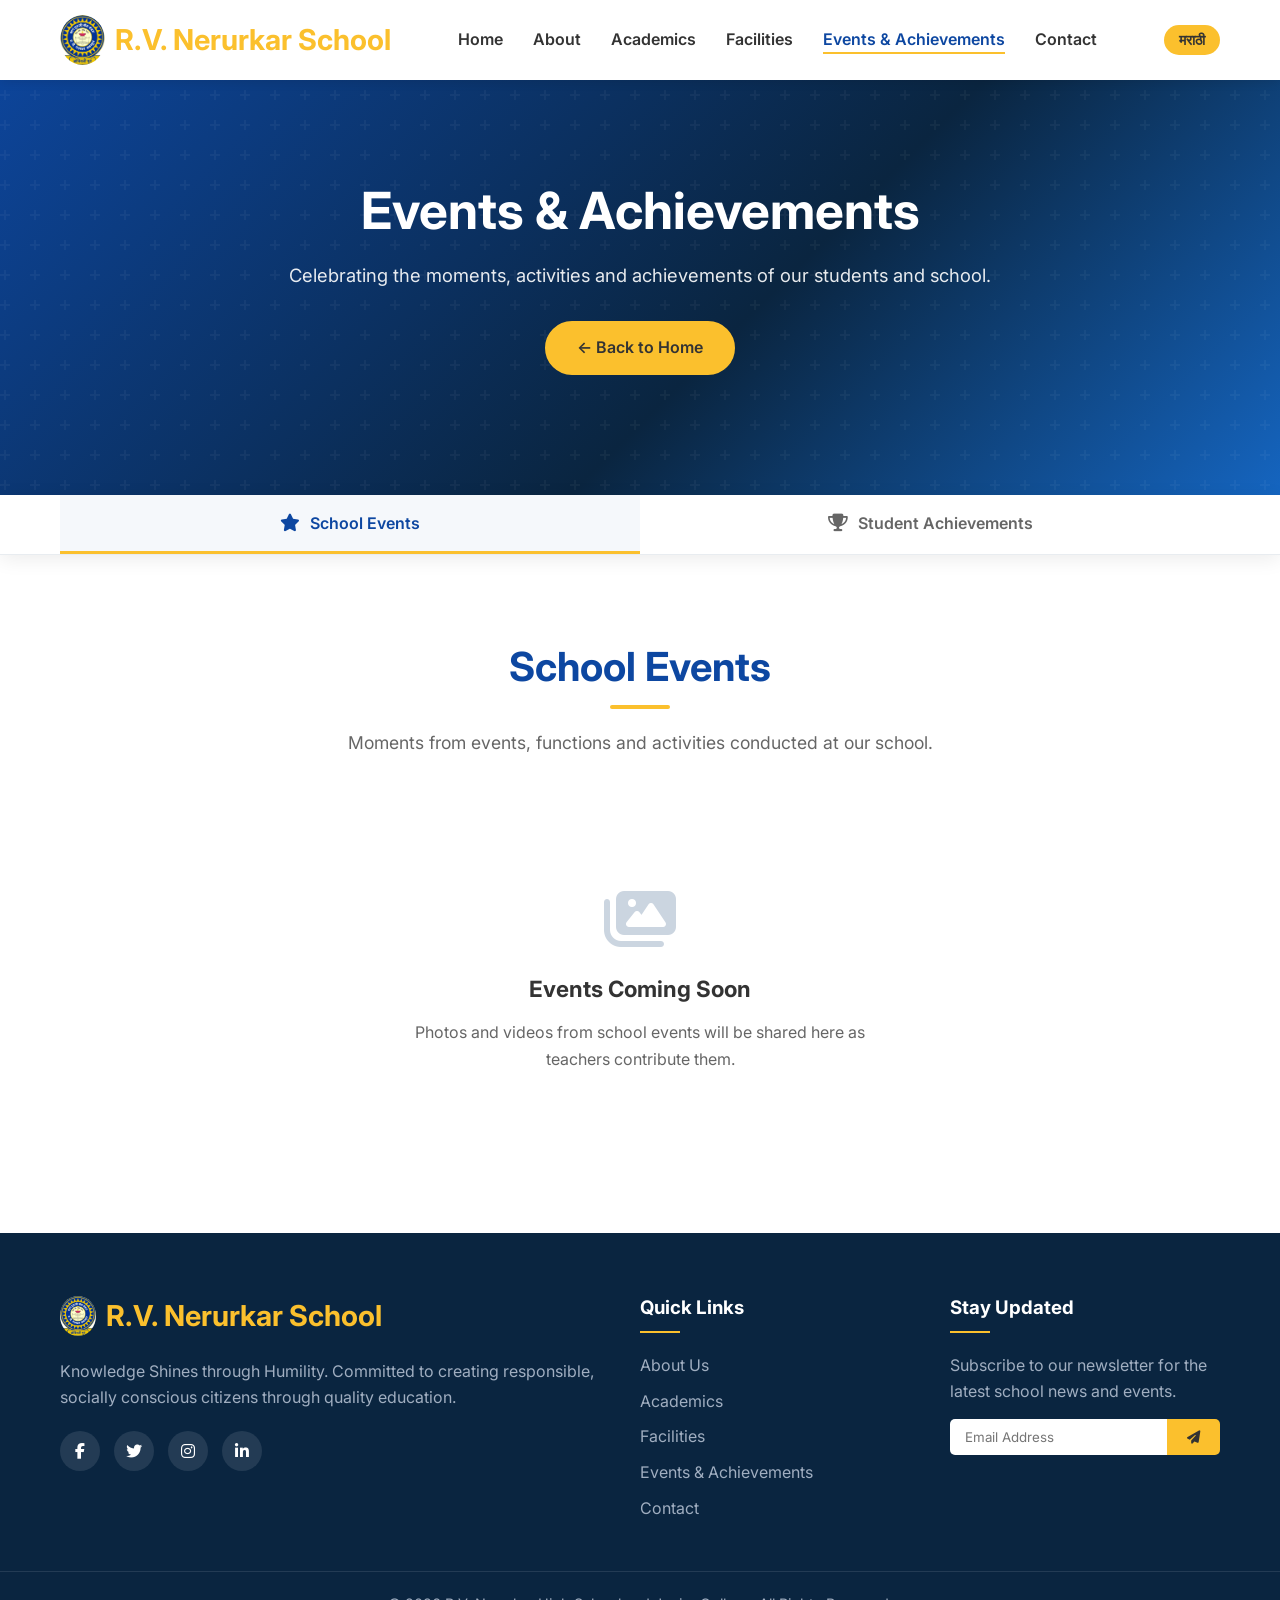
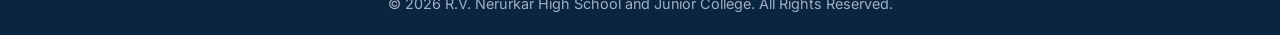
==== events-achievements.html @ bbc61c16 "feat: implement events and achievements page with tab navigation, photo lightbox, and scroll animati" ====
<!DOCTYPE html>
<html lang="en">

<head>
    <meta charset="UTF-8">
    <meta name="viewport" content="width=device-width, initial-scale=1.0">
    <title>Events &amp; Achievements | R.V. Nerurkar High School and Junior College</title>
    <meta name="description"
        content="Explore school events, student achievements, photos and videos from R.V. Nerurkar High School and Junior College, Dombivli East.">
    <link rel="stylesheet" href="style.css">
    <link rel="stylesheet" href="events-achievements.css">
    <link rel="icon" type="image/jpeg" href="images/RVN_logo.jpeg">
    <link href="https://fonts.googleapis.com/css2?family=Inter:wght@300;400;600;700&amp;display=swap" rel="stylesheet">
    <link rel="stylesheet" href="https://cdnjs.cloudflare.com/ajax/libs/font-awesome/6.4.0/css/all.min.css">
</head>

<body>

    <!-- Header / Nav -->
    <header id="navbar">
        <div class="container">
            <a href="index.html" class="logo" style="text-decoration: none; display: flex; align-items: center; gap: 10px;">
                <img src="images/RVN_logo.jpeg" alt="RVN Logo" style="height: 50px; width: auto; border-radius: 50%;">
                <span>R.V. Nerurkar School</span>
            </a>
            <nav>
                <ul class="nav-links">
                    <li><a href="index.html" class="lang-text" data-en="Home" data-mr="मुखपृष्ठ">Home</a></li>
                    <li><a href="index.html#about" class="lang-text" data-en="About" data-mr="आमच्याबद्दल">About</a></li>
                    <li><a href="index.html#courses" class="lang-text" data-en="Academics" data-mr="शैक्षणिक">Academics</a></li>
                    <li><a href="index.html#facilities" class="lang-text" data-en="Facilities" data-mr="सुविधा">Facilities</a></li>
                    <li><a href="events-achievements.html" class="lang-text ea-nav-active" data-en="Events &amp; Achievements" data-mr="कार्यक्रम आणि विद्यार्थी यश">Events &amp; Achievements</a></li>
                    <li><a href="index.html#contact" class="lang-text" data-en="Contact" data-mr="संपर्क">Contact</a></li>
                </ul>
            </nav>
            <div class="header-actions">
                <button id="lang-toggle-btn" class="lang-btn">मराठी</button>
                <div class="menu-toggle">
                    <i class="fa-solid fa-bars"></i>
                </div>
            </div>
        </div>
    </header>

    <!-- Page Hero -->
    <section id="ea-hero">
        <div class="ea-hero-overlay"></div>
        <div class="ea-hero-content">
            <h1 class="lang-text" data-en="Events &amp; Achievements" data-mr="कार्यक्रम आणि विद्यार्थी यश">
                Events &amp; Achievements</h1>
            <p class="lang-text"
                data-en="Celebrating the moments, activities and achievements of our students and school."
                data-mr="आमच्या विद्यार्थ्यांच्या आणि शाळेच्या कार्यक्रमांचे व यशाचे क्षण.">
                Celebrating the moments, activities and achievements of our students and school.</p>
            <a href="index.html" class="btn btn-secondary lang-text" data-en="&larr; Back to Home" data-mr="&larr; मुख्यपृष्ठावर परत">&larr; Back to Home</a>
        </div>
    </section>

    <!-- Tab Navigation -->
    <div class="ea-tabs-wrapper">
        <div class="container">
            <div class="ea-tabs" role="tablist">
                <button class="ea-tab-btn ea-tab-btn--active" id="tab-events" role="tab"
                    aria-selected="true" aria-controls="section-events" onclick="switchTab('events')">
                    <i class="fa-solid fa-star"></i>
                    <span class="lang-text" data-en="School Events" data-mr="शालेय कार्यक्रम">School Events</span>
                </button>
                <button class="ea-tab-btn" id="tab-achievements" role="tab"
                    aria-selected="false" aria-controls="section-achievements" onclick="switchTab('achievements')">
                    <i class="fa-solid fa-trophy"></i>
                    <span class="lang-text" data-en="Student Achievements" data-mr="विद्यार्थी यश">Student Achievements</span>
                </button>
            </div>
        </div>
    </div>

    <!-- ===================== SCHOOL EVENTS SECTION ===================== -->
    <!--
        HOW TO ADD A NEW EVENT CARD:
        1. Copy the "EVENT CARD TEMPLATE" block below.
        2. Remove the comment markers (remove the lines that say "/*" and "*/").
        3. Paste the copied block ABOVE the "EMPTY STATE" div.
        4. Fill in:
             - The event title (English and Marathi in data-en and data-mr).
             - The date (or remove the <span class="ea-date"> line if unknown).
             - A short description (or remove the <p class="ea-description"> block entirely).
             - Add <img> tags inside .ea-photo-grid for each photo.
               Use data-gallery="event-N" on each .ea-photo-item (same value for all photos in one event).
               Use data-index="0", data-index="1", etc. for each photo.
             - Add a <video> block if a teacher shares a video (or remove .ea-video-block entirely).
        5. When you add at least one card, remove or hide the EMPTY STATE div.
    -->
    <section id="section-events" class="section-padding ea-section" role="tabpanel" aria-labelledby="tab-events">
        <div class="container">
            <div class="text-center animate-on-scroll" style="margin-bottom: 50px;">
                <h2 class="section-title lang-text" data-en="School Events" data-mr="शालेय कार्यक्रम">School Events</h2>
                <p class="section-subtitle lang-text"
                    data-en="Moments from events, functions and activities conducted at our school."
                    data-mr="आमच्या शाळेत आयोजित कार्यक्रम, समारंभ आणि उपक्रमांचे क्षण.">
                    Moments from events, functions and activities conducted at our school.</p>
            </div>

            <div class="ea-cards-grid" id="events-grid">

                <!--
                ===========================================================
                EVENT CARD TEMPLATE — Copy this block to add a real event.
                ===========================================================

                <div class="ea-card animate-on-scroll fade-up">
                    <div class="ea-card-header">
                        <div class="ea-card-icon">
                            <i class="fa-solid fa-star"></i>
                        </div>
                        <div class="ea-card-meta">
                            <h3 class="lang-text" data-en="Event Title" data-mr="कार्यक्रमाचे नाव">Event Title</h3>
                            <span class="ea-date">
                                <i class="fa-solid fa-calendar-days"></i> DD Month YYYY
                            </span>
                        </div>
                    </div>
                    <p class="ea-description lang-text"
                        data-en="Short description of the event."
                        data-mr="कार्यक्रमाचे थोडक्यात वर्णन.">
                        Short description of the event.
                    </p>
                    <div class="ea-photo-grid">
                        <div class="ea-photo-item" data-gallery="event-1" data-index="0">
                            <img src="images/events/event-name/photo1.jpg" alt="Event Photo 1" loading="lazy">
                            <div class="ea-photo-overlay"><i class="fa-solid fa-magnifying-glass-plus"></i></div>
                        </div>
                        <div class="ea-photo-item" data-gallery="event-1" data-index="1">
                            <img src="images/events/event-name/photo2.jpg" alt="Event Photo 2" loading="lazy">
                            <div class="ea-photo-overlay"><i class="fa-solid fa-magnifying-glass-plus"></i></div>
                        </div>
                    </div>
                    <div class="ea-video-block">
                        <h4 class="lang-text" data-en="Event Video" data-mr="कार्यक्रमाचा व्हिडिओ">Event Video</h4>
                        <video controls preload="metadata">
                            <source src="videos/events/event-name/video1.mp4" type="video/mp4">
                            <span class="lang-text" data-en="Your browser does not support the video tag."
                                data-mr="आपला ब्राउझर व्हिडिओ दाखवण्यास असमर्थ आहे.">
                                Your browser does not support the video tag.
                            </span>
                        </video>
                    </div>
                </div>

                ===========================================================
                END OF EVENT CARD TEMPLATE
                ===========================================================
                -->

                <!-- EMPTY STATE — Remove this div once you add the first real event card -->
                <div class="ea-empty-state" id="events-empty">
                    <i class="fa-solid fa-images"></i>
                    <h3 class="lang-text" data-en="Events Coming Soon" data-mr="कार्यक्रम लवकरच येतील">Events Coming Soon</h3>
                    <p class="lang-text"
                        data-en="Photos and videos from school events will be shared here as teachers contribute them."
                        data-mr="शिक्षकांनी दिलेले कार्यक्रमांचे फोटो आणि व्हिडिओ येथे दाखवले जातील.">
                        Photos and videos from school events will be shared here as teachers contribute them.</p>
                </div>

            </div>
        </div>
    </section>

    <!-- =================== STUDENT ACHIEVEMENTS SECTION =================== -->
    <!--
        HOW TO ADD A NEW ACHIEVEMENT CARD:
        1. Copy the "ACHIEVEMENT CARD TEMPLATE" block below.
        2. Remove the comment markers.
        3. Paste ABOVE the "EMPTY STATE" div inside #achievements-grid.
        4. Fill in:
             - Achievement title (English and Marathi).
             - Competition / examination name.
             - Student name — ONLY add if the teacher provides it.
             - Class/Standard — ONLY add if the teacher provides it.
             - Achievement/result text.
             - Photos in .ea-photo-grid.
             - Video block if applicable.
        5. Remove or hide the EMPTY STATE div once a real card is added.
    -->
    <section id="section-achievements" class="section-padding ea-section bg-light ea-hidden"
        role="tabpanel" aria-labelledby="tab-achievements">
        <div class="container">
            <div class="text-center animate-on-scroll" style="margin-bottom: 50px;">
                <h2 class="section-title lang-text" data-en="Student Achievements" data-mr="विद्यार्थी यश">Student Achievements</h2>
                <p class="section-subtitle lang-text"
                    data-en="Celebrating the talent and hard work of our students in competitions, examinations and beyond."
                    data-mr="स्पर्धा, परीक्षा आणि इतर क्षेत्रांत आमच्या विद्यार्थ्यांच्या प्रतिभेचा आणि मेहनतीचा सत्कार.">
                    Celebrating the talent and hard work of our students in competitions, examinations and beyond.</p>
            </div>

            <div class="ea-cards-grid" id="achievements-grid">

                <!--
                ===========================================================
                ACHIEVEMENT CARD TEMPLATE — Copy this block to add a real achievement.
                ===========================================================

                <div class="ea-card animate-on-scroll fade-up">
                    <div class="ea-card-header">
                        <div class="ea-card-icon ea-card-icon--achievement">
                            <i class="fa-solid fa-trophy"></i>
                        </div>
                        <div class="ea-card-meta">
                            <h3 class="lang-text" data-en="Achievement Title" data-mr="यशाचे शीर्षक">Achievement Title</h3>
                            <span class="ea-badge lang-text" data-en="Competition / Exam Name" data-mr="स्पर्धा / परीक्षेचे नाव">Competition / Exam Name</span>
                        </div>
                    </div>
                    <div class="ea-achievement-details">
                        <div class="ea-detail-row">
                            <i class="fa-solid fa-user"></i>
                            <span class="lang-text" data-en="Student Name" data-mr="विद्यार्थ्याचे नाव">Student Name</span>
                        </div>
                        <div class="ea-detail-row">
                            <i class="fa-solid fa-chalkboard"></i>
                            <span class="lang-text" data-en="Class / Standard" data-mr="इयत्ता">Class / Standard</span>
                        </div>
                        <div class="ea-detail-row ea-result">
                            <i class="fa-solid fa-medal"></i>
                            <span class="lang-text" data-en="Achievement / Result" data-mr="यश / निकाल">Achievement / Result</span>
                        </div>
                    </div>
                    <div class="ea-photo-grid">
                        <div class="ea-photo-item" data-gallery="achievement-1" data-index="0">
                            <img src="images/achievements/achievement-name/photo1.jpg" alt="Achievement Photo" loading="lazy">
                            <div class="ea-photo-overlay"><i class="fa-solid fa-magnifying-glass-plus"></i></div>
                        </div>
                    </div>
                    <div class="ea-video-block">
                        <h4 class="lang-text" data-en="Achievement Video" data-mr="यशाचा व्हिडिओ">Achievement Video</h4>
                        <video controls preload="metadata">
                            <source src="videos/achievements/achievement-name/video1.mp4" type="video/mp4">
                            <span class="lang-text" data-en="Your browser does not support the video tag."
                                data-mr="आपला ब्राउझर व्हिडिओ दाखवण्यास असमर्थ आहे.">
                                Your browser does not support the video tag.
                            </span>
                        </video>
                    </div>
                </div>

                ===========================================================
                END OF ACHIEVEMENT CARD TEMPLATE
                ===========================================================
                -->

                <!-- EMPTY STATE — Remove this div once you add the first real achievement card -->
                <div class="ea-empty-state" id="achievements-empty">
                    <i class="fa-solid fa-trophy"></i>
                    <h3 class="lang-text" data-en="Achievements Coming Soon" data-mr="यश लवकरच येईल">Achievements Coming Soon</h3>
                    <p class="lang-text"
                        data-en="Student achievement photos and videos will be shared here as teachers contribute them."
                        data-mr="शिक्षकांनी दिलेले विद्यार्थ्यांच्या यशाचे फोटो आणि व्हिडिओ येथे दाखवले जातील.">
                        Student achievement photos and videos will be shared here as teachers contribute them.</p>
                </div>

            </div>
        </div>
    </section>

    <!-- ===================== LIGHTBOX ===================== -->
    <div id="ea-lightbox" class="ea-lightbox" role="dialog" aria-modal="true" aria-label="Photo viewer">
        <div class="ea-lightbox-backdrop" onclick="closeLightbox()"></div>
        <div class="ea-lightbox-content">
            <button class="ea-lightbox-close" onclick="closeLightbox()" aria-label="Close">
                <i class="fa-solid fa-xmark"></i>
            </button>
            <button class="ea-lightbox-prev" onclick="lightboxNav(-1)" aria-label="Previous photo">
                <i class="fa-solid fa-chevron-left"></i>
            </button>
            <img id="ea-lightbox-img" src="" alt="Photo">
            <button class="ea-lightbox-next" onclick="lightboxNav(1)" aria-label="Next photo">
                <i class="fa-solid fa-chevron-right"></i>
            </button>
            <div class="ea-lightbox-counter" id="ea-lightbox-counter"></div>
        </div>
    </div>

    <!-- Footer -->
    <footer>
        <div class="container footer-grid">
            <div class="footer-about">
                <div class="logo" style="display: flex; align-items: center; gap: 10px; margin-bottom: 20px;">
                    <img src="images/RVN_logo.jpeg" alt="RVN Logo" style="height: 40px; width: auto; border-radius: 50%;">
                    <span>R.V. Nerurkar School</span>
                </div>
                <p class="lang-text"
                    data-en="Knowledge Shines through Humility. Committed to creating responsible, socially conscious citizens through quality education."
                    data-mr="सेवा धर्म: परम गहन:. दर्जेदार शिक्षणातून जबाबदार आणि सामाजिक भान असलेले नागरिक घडवण्यासाठी आम्ही वचनबद्ध आहोत.">
                    Knowledge Shines through Humility. Committed to creating responsible, socially conscious citizens through quality education.</p>
                <div class="social-links">
                    <a href="#"><i class="fa-brands fa-facebook-f"></i></a>
                    <a href="#"><i class="fa-brands fa-twitter"></i></a>
                    <a href="#"><i class="fa-brands fa-instagram"></i></a>
                    <a href="#"><i class="fa-brands fa-linkedin-in"></i></a>
                </div>
            </div>
            <div class="footer-links">
                <h3 class="lang-text" data-en="Quick Links" data-mr="जलद दुवे">Quick Links</h3>
                <ul>
                    <li><a href="index.html#about" class="lang-text" data-en="About Us" data-mr="आमच्याबद्दल">About Us</a></li>
                    <li><a href="index.html#courses" class="lang-text" data-en="Academics" data-mr="शैक्षणिक">Academics</a></li>
                    <li><a href="index.html#facilities" class="lang-text" data-en="Facilities" data-mr="सुविधा">Facilities</a></li>
                    <li><a href="events-achievements.html" class="lang-text" data-en="Events &amp; Achievements" data-mr="कार्यक्रम आणि विद्यार्थी यश">Events &amp; Achievements</a></li>
                    <li><a href="index.html#contact" class="lang-text" data-en="Contact" data-mr="संपर्क">Contact</a></li>
                </ul>
            </div>
            <div class="footer-newsletter">
                <h3 class="lang-text" data-en="Stay Updated" data-mr="अद्ययावत रहा">Stay Updated</h3>
                <p class="lang-text" data-en="Subscribe to our newsletter for the latest school news and events."
                    data-mr="शाळेच्या ताज्या बातम्या आणि उपक्रमांसाठी आमच्या वृत्तपत्राची सदस्यता घ्या.">
                    Subscribe to our newsletter for the latest school news and events.</p>
                <form class="newsletter-form">
                    <input type="email" placeholder="Email Address" required>
                    <button type="submit"><i class="fa-solid fa-paper-plane"></i></button>
                </form>
            </div>
        </div>
        <div class="footer-bottom">
            <p>&copy; 2026 R.V. Nerurkar High School and Junior College. All Rights Reserved.</p>
        </div>
    </footer>

    <script src="script.js"></script>
    <script src="events-achievements.js"></script>
</body>

</html>
---- style.css ----
/* --- Google Fonts & Variables --- */
:root {
    --primary-color: #0d47a1; /* Deep Blue */
    --primary-light: #1976d2;
    --secondary-color: #fbc02d; /* Yellow */
    --secondary-dark: #f9a825;
    --text-dark: #333333;
    --text-light: #666666;
    --bg-light: #f8f9fa;
    --white: #ffffff;
    --transition: all 0.3s ease;
    --shadow: 0 4px 15px rgba(0, 0, 0, 0.08);
}

* {
    margin: 0;
    padding: 0;
    box-sizing: border-box;
    font-family: 'Inter', sans-serif;
}

html {
    scroll-behavior: smooth;
}

body {
    color: var(--text-dark);
    line-height: 1.6;
    overflow-x: hidden;
}

.container {
    max-width: 1200px;
    margin: 0 auto;
    padding: 0 20px;
}

.section-padding {
    padding: 80px 0;
}

.bg-light {
    background-color: var(--bg-light);
}

.text-center {
    text-align: center;
}

.section-title {
    font-size: 2.5rem;
    color: var(--primary-color);
    margin-bottom: 10px;
    position: relative;
    display: inline-block;
}

.section-title::after {
    content: '';
    position: absolute;
    bottom: -10px;
    left: 50%;
    transform: translateX(-50%);
    width: 60px;
    height: 4px;
    background-color: var(--secondary-color);
    border-radius: 2px;
}

.section-subtitle {
    color: var(--text-light);
    font-size: 1.1rem;
    margin-bottom: 50px;
    margin-top: 20px;
}

/* --- Buttons --- */
.btn {
    display: inline-block;
    padding: 12px 30px;
    border-radius: 30px;
    font-weight: 600;
    text-decoration: none;
    transition: var(--transition);
    cursor: pointer;
    border: none;
    font-size: 1rem;
}

.btn-primary {
    background-color: var(--primary-color);
    color: var(--white);
    border: 2px solid var(--primary-color);
}

.btn-primary:hover {
    background-color: transparent;
    color: var(--primary-color);
}

.btn-secondary {
    background-color: var(--secondary-color);
    color: var(--text-dark);
    border: 2px solid var(--secondary-color);
}

.btn-secondary:hover {
    background-color: transparent;
    color: var(--secondary-color);
}

.w-100 {
    width: 100%;
}

/* --- Navbar --- */
header {
    background-color: var(--white);
    box-shadow: 0 2px 10px rgba(0,0,0,0.1);
    position: fixed;
    top: 0;
    width: 100%;
    z-index: 1000;
    transition: var(--transition);
}

header.scrolled {
    padding: 10px 0;
}

header .container {
    display: flex;
    justify-content: space-between;
    align-items: center;
    height: 80px;
}

.logo {
    font-size: 1.8rem;
    font-weight: 700;
    color: var(--primary-color);
}

.logo span {
    color: var(--secondary-color);
}

.logo i {
    color: var(--secondary-color);
    margin-right: 5px;
}

nav ul {
    list-style: none;
    display: flex;
    gap: 30px;
}

nav ul li a {
    text-decoration: none;
    color: var(--text-dark);
    font-weight: 600;
    transition: var(--transition);
    position: relative;
}

nav ul li a::after {
    content: '';
    position: absolute;
    bottom: -5px;
    left: 0;
    width: 0%;
    height: 2px;
    background-color: var(--secondary-color);
    transition: var(--transition);
}

nav ul li a:hover::after,
nav ul li a.active::after {
    width: 100%;
}

nav ul li a:hover,
nav ul li a.active {
    color: var(--primary-color);
}

.menu-toggle {
    display: none;
    font-size: 1.5rem;
    cursor: pointer;
    color: var(--primary-color);
}

.header-actions {
    display: flex;
    align-items: center;
    gap: 15px;
}

.lang-btn {
    background-color: var(--secondary-color);
    color: var(--text-dark);
    border: none;
    padding: 6px 15px;
    border-radius: 20px;
    font-weight: 600;
    cursor: pointer;
    transition: var(--transition);
    font-size: 0.9rem;
}

.lang-btn:hover {
    background-color: var(--secondary-dark);
}

/* --- Hero Section --- */
#hero {
    height: 100vh;
    background-size: cover;
    background-position: center;
    position: relative;
    display: flex;
    align-items: center;
    justify-content: center;
    text-align: center;
    padding: 0 20px;
    margin-top: 0;
}

.hero-overlay {
    position: absolute;
    top: 0;
    left: 0;
    width: 100%;
    height: 100%;
    background: linear-gradient(rgba(13, 71, 161, 0.7), rgba(0, 0, 0, 0.7));
}

.hero-content {
    position: relative;
    z-index: 1;
    color: var(--white);
    max-width: 800px;
}

.hero-content h1 {
    font-size: 4rem;
    font-weight: 700;
    margin-bottom: 20px;
    animation: fadeInDown 1s ease;
}

.hero-content p {
    font-size: 1.2rem;
    margin-bottom: 30px;
    animation: fadeInUp 1s ease 0.3s forwards;
    opacity: 0;
}

.hero-content .btn {
    margin: 0 10px;
    animation: fadeInUp 1s ease 0.6s forwards;
    opacity: 0;
}

/* --- About Section --- */
.about-grid {
    display: grid;
    grid-template-columns: 1fr 1fr;
    gap: 50px;
    align-items: center;
}

.about-text p {
    margin-bottom: 20px;
    color: var(--text-light);
}

.about-features {
    list-style: none;
    margin-top: 20px;
}

.about-features li {
    margin-bottom: 10px;
    font-weight: 600;
    color: var(--primary-color);
    display: flex;
    align-items: center;
    gap: 10px;
}

.about-image {
    position: relative;
}

.about-image img {
    width: 100%;
    border-radius: 10px;
    box-shadow: var(--shadow);
}

.about-image::before {
    content: '';
    position: absolute;
    top: -20px;
    right: -20px;
    width: 100%;
    height: 100%;
    border: 5px solid var(--secondary-color);
    border-radius: 10px;
    z-index: -1;
}

/* --- Courses Section --- */
.course-grid {
    display: grid;
    grid-template-columns: repeat(auto-fit, minmax(300px, 1fr));
    gap: 30px;
}

.course-card {
    background: var(--white);
    padding: 40px 30px;
    border-radius: 10px;
    text-align: center;
    box-shadow: var(--shadow);
    transition: var(--transition);
    position: relative;
    overflow: hidden;
    z-index: 1;
}

.course-card::before {
    content: '';
    position: absolute;
    top: 0;
    left: 0;
    width: 100%;
    height: 0%;
    background-color: var(--primary-color);
    transition: var(--transition);
    z-index: -1;
}

.course-card:hover {
    transform: translateY(-10px);
}

.course-card:hover::before {
    height: 100%;
}

.course-card:hover h3,
.course-card:hover p,
.course-card:hover .course-icon {
    color: var(--white);
}

.course-icon {
    font-size: 3rem;
    color: var(--primary-light);
    margin-bottom: 20px;
    transition: var(--transition);
}

.course-card h3 {
    font-size: 1.5rem;
    margin-bottom: 15px;
    transition: var(--transition);
}

.course-card p {
    color: var(--text-light);
    transition: var(--transition);
}

/* --- External Examinations Section --- */
.exam-grid {
    display: grid;
    grid-template-columns: repeat(auto-fit, minmax(240px, 1fr));
    gap: 30px;
    margin-top: 50px;
}

/* --- Facilities Section --- */
.facility-grid {
    display: grid;
    grid-template-columns: repeat(auto-fit, minmax(300px, 1fr));
    gap: 30px;
}

.facility-card {
    border-radius: 10px;
    overflow: hidden;
    box-shadow: var(--shadow);
    background: var(--white);
    transition: var(--transition);
}

.facility-card:hover {
    transform: scale(1.03);
}

.facility-card img {
    width: 100%;
    height: 200px;
    object-fit: cover;
    display: block;
}

.facility-content {
    padding: 20px;
}

.facility-content h3 {
    color: var(--primary-color);
    margin-bottom: 10px;
}

.facility-content p {
    color: var(--text-light);
}

/* --- Gallery Section --- */
.gallery-grid {
    display: grid;
    grid-template-columns: repeat(auto-fit, minmax(250px, 1fr));
    gap: 15px;
}

.gallery-item {
    position: relative;
    overflow: hidden;
    border-radius: 10px;
    cursor: pointer;
    height: 250px;
}

.gallery-item img {
    width: 100%;
    height: 100%;
    object-fit: cover;
    transition: transform 0.5s ease;
}

.gallery-overlay {
    position: absolute;
    top: 0;
    left: 0;
    width: 100%;
    height: 100%;
    background: rgba(13, 71, 161, 0.8);
    display: flex;
    justify-content: center;
    align-items: center;
    opacity: 0;
    transition: var(--transition);
}

.gallery-overlay i {
    color: var(--white);
    font-size: 2rem;
    transform: scale(0);
    transition: transform 0.5s ease;
}

.gallery-item:hover img {
    transform: scale(1.1);
}

.gallery-item:hover .gallery-overlay {
    opacity: 1;
}

.gallery-item:hover .gallery-overlay i {
    transform: scale(1);
}

/* --- Testimonials --- */
.testimonial-grid {
    display: grid;
    grid-template-columns: repeat(auto-fit, minmax(400px, 1fr));
    gap: 30px;
}

.testimonial-card {
    background: var(--bg-light);
    padding: 40px;
    border-radius: 10px;
    position: relative;
    box-shadow: var(--shadow);
}

.quote-icon {
    position: absolute;
    top: 20px;
    right: 30px;
    font-size: 4rem;
    color: rgba(13, 71, 161, 0.1);
}

.testimonial-card p {
    font-style: italic;
    margin-bottom: 20px;
    color: var(--text-light);
    position: relative;
    z-index: 1;
}

.author {
    display: flex;
    align-items: center;
    gap: 15px;
}

.author-info h4 {
    color: var(--primary-color);
}

.author-info span {
    font-size: 0.9rem;
    color: var(--text-light);
}

/* --- Contact Section --- */
.contact-wrapper {
    display: grid;
    grid-template-columns: 1fr 1fr;
    gap: 50px;
    background: var(--white);
    border-radius: 10px;
    box-shadow: var(--shadow);
    overflow: hidden;
}

.contact-form {
    padding: 40px;
}

.contact-form h3 {
    margin-bottom: 20px;
    color: var(--primary-color);
}

.form-group {
    margin-bottom: 20px;
}

.form-group input,
.form-group textarea {
    width: 100%;
    padding: 12px 15px;
    border: 1px solid #ddd;
    border-radius: 5px;
    font-size: 1rem;
    transition: var(--transition);
}

.form-group input:focus,
.form-group textarea:focus {
    outline: none;
    border-color: var(--primary-color);
    box-shadow: 0 0 0 2px rgba(13, 71, 161, 0.2);
}

.contact-info {
    background: var(--primary-color);
    color: var(--white);
    padding: 40px;
}

.info-item {
    display: flex;
    align-items: flex-start;
    gap: 15px;
    margin-bottom: 25px;
}

.info-item i {
    font-size: 1.5rem;
    color: var(--secondary-color);
    margin-top: 5px;
}

.info-item h4 {
    margin-bottom: 5px;
}

.info-item p {
    color: rgba(255, 255, 255, 0.8);
}

.map-container {
    border-radius: 5px;
    overflow: hidden;
    position: relative;
}

.map-link {
    text-decoration: none;
    display: block;
}

.map-overlay {
    position: absolute;
    top: 0;
    left: 0;
    width: 100%;
    height: 100%;
    background: rgba(13, 71, 161, 0.1);
    display: flex;
    flex-direction: column;
    justify-content: center;
    align-items: center;
    color: var(--primary-color);
    font-weight: 700;
    gap: 10px;
    opacity: 0;
    transition: var(--transition);
    cursor: pointer;
    background: linear-gradient(rgba(255,255,255,0), rgba(255,255,255,0.8));
}

.map-link:hover .map-overlay {
    opacity: 1;
}

.map-overlay i {
    font-size: 2rem;
}

/* --- Footer --- */
footer {
    background-color: #0a2540;
    color: var(--white);
    padding: 60px 0 20px;
}

.footer-grid {
    display: grid;
    grid-template-columns: 2fr 1fr 1fr;
    gap: 40px;
    margin-bottom: 40px;
}

.footer-about p {
    color: #a0aec0;
    margin: 20px 0;
}

.social-links a {
    display: inline-block;
    width: 40px;
    height: 40px;
    background: rgba(255,255,255,0.1);
    color: var(--white);
    line-height: 40px;
    text-align: center;
    border-radius: 50%;
    margin-right: 10px;
    transition: var(--transition);
}

.social-links a:hover {
    background: var(--secondary-color);
    transform: translateY(-3px);
}

.footer-links h3,
.footer-newsletter h3 {
    margin-bottom: 20px;
    position: relative;
    padding-bottom: 10px;
}

.footer-links h3::after,
.footer-newsletter h3::after {
    content: '';
    position: absolute;
    bottom: 0;
    left: 0;
    width: 40px;
    height: 2px;
    background: var(--secondary-color);
}

.footer-links ul {
    list-style: none;
}

.footer-links li {
    margin-bottom: 10px;
}

.footer-links a {
    color: #a0aec0;
    text-decoration: none;
    transition: var(--transition);
}

.footer-links a:hover {
    color: var(--secondary-color);
    padding-left: 5px;
}

.footer-newsletter p {
    color: #a0aec0;
    margin-bottom: 15px;
}

.newsletter-form {
    display: flex;
}

.newsletter-form input {
    width: 100%;
    padding: 10px 15px;
    border: none;
    border-radius: 5px 0 0 5px;
    outline: none;
}

.newsletter-form button {
    background: var(--secondary-color);
    color: var(--text-dark);
    border: none;
    padding: 0 20px;
    border-radius: 0 5px 5px 0;
    cursor: pointer;
    transition: var(--transition);
}

.newsletter-form button:hover {
    background: var(--secondary-dark);
}

.footer-bottom {
    text-align: center;
    padding-top: 20px;
    border-top: 1px solid rgba(255,255,255,0.1);
    color: #a0aec0;
    font-size: 0.9rem;
}

/* --- Animations --- */
@keyframes fadeInDown {
    from {
        opacity: 0;
        transform: translateY(-30px);
    }
    to {
        opacity: 1;
        transform: translateY(0);
    }
}

@keyframes fadeInUp {
    from {
        opacity: 0;
        transform: translateY(30px);
    }
    to {
        opacity: 1;
        transform: translateY(0);
    }
}

.animate-on-scroll {
    opacity: 0;
    transform: translateY(30px);
    transition: opacity 0.8s ease, transform 0.8s ease;
}

.animate-on-scroll.is-visible {
    opacity: 1;
    transform: translateY(0);
}

.slide-left {
    transform: translateX(-50px);
}

.slide-right {
    transform: translateX(50px);
}

.animate-on-scroll.slide-left.is-visible,
.animate-on-scroll.slide-right.is-visible {
    transform: translateX(0);
}

/* --- Responsive Design --- */
@media (max-width: 992px) {
    .about-grid, .contact-wrapper {
        grid-template-columns: 1fr;
    }
    
    .about-image {
        order: -1;
        margin-bottom: 30px;
    }
    
    .hero-content h1 {
        font-size: 3rem;
    }
    
    .footer-grid {
        grid-template-columns: 1fr 1fr;
    }
}

@media (max-width: 768px) {
    .menu-toggle {
        display: block;
    }
    
    nav {
        position: absolute;
        top: 80px;
        left: -100%;
        width: 100%;
        background: var(--white);
        box-shadow: 0 5px 10px rgba(0,0,0,0.1);
        transition: var(--transition);
    }
    
    nav.active {
        left: 0;
    }
    
    nav ul {
        flex-direction: column;
        gap: 0;
    }
    
    nav ul li {
        text-align: center;
        border-bottom: 1px solid #eee;
    }
    
    nav ul li a {
        display: block;
        padding: 15px 0;
    }
    
    .hero-content h1 {
        font-size: 2.5rem;
    }
    
    .footer-grid {
        grid-template-columns: 1fr;
    }
}
---- events-achievements.css ----
/* ================================================================
   events-achievements.css
   Styles specific to the Events & Achievements page.
   Inherits base variables and utilities from style.css.
   ================================================================ */

/* --- Nav active state on this page --- */
.ea-nav-active {
    color: var(--primary-color) !important;
}
.ea-nav-active::after {
    width: 100% !important;
}

/* --- Page Hero --- */
#ea-hero {
    min-height: 55vh;
    background: linear-gradient(135deg, #0d47a1 0%, #0a2540 60%, #1565c0 100%);
    display: flex;
    align-items: center;
    justify-content: center;
    text-align: center;
    padding: 120px 20px 60px;
    position: relative;
    overflow: hidden;
}

#ea-hero::before {
    content: '';
    position: absolute;
    inset: 0;
    background: url("data:image/svg+xml,%3Csvg width='60' height='60' viewBox='0 0 60 60' xmlns='http://www.w3.org/2000/svg'%3E%3Cg fill='none' fill-rule='evenodd'%3E%3Cg fill='%23ffffff' fill-opacity='0.04'%3E%3Cpath d='M36 34v-4h-2v4h-4v2h4v4h2v-4h4v-2h-4zm0-30V0h-2v4h-4v2h4v4h2V6h4V4h-4zM6 34v-4H4v4H0v2h4v4h2v-4h4v-2H6zM6 4V0H4v4H0v2h4v4h2V6h4V4H6z'/%3E%3C/g%3E%3C/g%3E%3C/svg%3E");
}

.ea-hero-overlay {
    display: none;
}

.ea-hero-content {
    position: relative;
    z-index: 1;
    color: var(--white);
    max-width: 750px;
    margin: 0 auto;
}

.ea-hero-content h1 {
    font-size: 3.2rem;
    font-weight: 700;
    margin-bottom: 18px;
    line-height: 1.2;
}

.ea-hero-content p {
    font-size: 1.15rem;
    margin-bottom: 30px;
    opacity: 0.9;
    line-height: 1.7;
}

/* --- Tab Navigation Bar --- */
.ea-tabs-wrapper {
    background: var(--white);
    box-shadow: 0 4px 20px rgba(0,0,0,0.08);
    position: sticky;
    top: 80px;
    z-index: 100;
    border-bottom: 1px solid #e8ecf0;
}

.ea-tabs {
    display: flex;
    gap: 0;
}

.ea-tab-btn {
    flex: 1;
    display: flex;
    align-items: center;
    justify-content: center;
    gap: 10px;
    padding: 18px 20px;
    border: none;
    background: transparent;
    color: var(--text-light);
    font-size: 1rem;
    font-weight: 600;
    cursor: pointer;
    transition: all 0.3s ease;
    border-bottom: 3px solid transparent;
    font-family: 'Inter', sans-serif;
}

.ea-tab-btn:hover {
    color: var(--primary-color);
    background: rgba(13, 71, 161, 0.04);
}

.ea-tab-btn--active {
    color: var(--primary-color);
    border-bottom-color: var(--secondary-color);
    background: rgba(13, 71, 161, 0.04);
}

.ea-tab-btn i {
    font-size: 1.1rem;
}

/* --- Section show/hide --- */
.ea-hidden {
    display: none !important;
}

/* --- Cards Grid --- */
.ea-cards-grid {
    display: grid;
    grid-template-columns: repeat(auto-fill, minmax(340px, 1fr));
    gap: 30px;
}

/* --- Individual Card --- */
.ea-card {
    background: var(--white);
    border-radius: 12px;
    box-shadow: var(--shadow);
    overflow: hidden;
    transition: transform 0.3s ease, box-shadow 0.3s ease;
    display: flex;
    flex-direction: column;
}

.ea-card:hover {
    transform: translateY(-6px);
    box-shadow: 0 12px 30px rgba(0,0,0,0.12);
}

/* --- Card Header --- */
.ea-card-header {
    display: flex;
    align-items: flex-start;
    gap: 16px;
    padding: 24px 24px 0;
}

.ea-card-icon {
    width: 52px;
    height: 52px;
    background: linear-gradient(135deg, var(--primary-color), var(--primary-light));
    border-radius: 10px;
    display: flex;
    align-items: center;
    justify-content: center;
    flex-shrink: 0;
    color: var(--white);
    font-size: 1.4rem;
}

.ea-card-icon--achievement {
    background: linear-gradient(135deg, #f57f17, #fbc02d);
}

.ea-card-meta {
    flex: 1;
    min-width: 0;
}

.ea-card-meta h3 {
    font-size: 1.2rem;
    color: var(--text-dark);
    margin-bottom: 6px;
    line-height: 1.4;
}

.ea-date {
    font-size: 0.88rem;
    color: var(--text-light);
    display: flex;
    align-items: center;
    gap: 6px;
}

.ea-date i {
    color: var(--primary-light);
}

.ea-badge {
    display: inline-block;
    background: rgba(13, 71, 161, 0.1);
    color: var(--primary-color);
    border-radius: 20px;
    padding: 3px 12px;
    font-size: 0.82rem;
    font-weight: 600;
    margin-top: 4px;
}

/* --- Card Description --- */
.ea-description {
    padding: 16px 24px 8px;
    color: var(--text-light);
    font-size: 0.95rem;
    line-height: 1.65;
}

/* --- Achievement Details --- */
.ea-achievement-details {
    padding: 16px 24px 8px;
    display: flex;
    flex-direction: column;
    gap: 10px;
}

.ea-detail-row {
    display: flex;
    align-items: center;
    gap: 10px;
    font-size: 0.95rem;
    color: var(--text-light);
}

.ea-detail-row i {
    width: 18px;
    text-align: center;
    color: var(--primary-light);
    font-size: 0.95rem;
    flex-shrink: 0;
}

.ea-result {
    color: var(--text-dark);
    font-weight: 600;
}

.ea-result i {
    color: #f57f17;
}

/* --- Photo Grid inside card --- */
.ea-photo-grid {
    display: grid;
    grid-template-columns: repeat(auto-fill, minmax(130px, 1fr));
    gap: 6px;
    padding: 16px 24px;
}

.ea-photo-item {
    position: relative;
    overflow: hidden;
    border-radius: 8px;
    cursor: pointer;
    aspect-ratio: 4/3;
    background: #e8ecf0;
}

.ea-photo-item img {
    width: 100%;
    height: 100%;
    object-fit: cover;
    display: block;
    transition: transform 0.4s ease;
}

.ea-photo-overlay {
    position: absolute;
    inset: 0;
    background: rgba(13, 71, 161, 0.75);
    display: flex;
    align-items: center;
    justify-content: center;
    opacity: 0;
    transition: opacity 0.3s ease;
    color: var(--white);
    font-size: 1.4rem;
}

.ea-photo-item:hover img {
    transform: scale(1.08);
}

.ea-photo-item:hover .ea-photo-overlay {
    opacity: 1;
}

/* --- Video Block inside card --- */
.ea-video-block {
    padding: 16px 24px 24px;
    margin-top: auto;
}

.ea-video-block h4 {
    font-size: 0.95rem;
    color: var(--text-dark);
    margin-bottom: 10px;
    display: flex;
    align-items: center;
    gap: 7px;
}

.ea-video-block h4::before {
    content: '\f144';
    font-family: 'Font Awesome 6 Free';
    font-weight: 900;
    color: var(--primary-light);
    font-size: 0.9rem;
}

.ea-video-block video {
    width: 100%;
    border-radius: 8px;
    display: block;
    background: #000;
    max-height: 280px;
}

/* --- Empty State --- */
.ea-empty-state {
    grid-column: 1 / -1;
    text-align: center;
    padding: 80px 30px;
    color: var(--text-light);
}

.ea-empty-state i {
    font-size: 4rem;
    color: #cbd5e0;
    margin-bottom: 20px;
    display: block;
}

.ea-empty-state h3 {
    font-size: 1.4rem;
    color: var(--text-dark);
    margin-bottom: 12px;
}

.ea-empty-state p {
    font-size: 1rem;
    max-width: 480px;
    margin: 0 auto;
    line-height: 1.7;
}

/* --- Lightbox --- */
.ea-lightbox {
    position: fixed;
    inset: 0;
    z-index: 9999;
    display: none;
    align-items: center;
    justify-content: center;
}

.ea-lightbox.ea-lightbox--open {
    display: flex;
}

.ea-lightbox-backdrop {
    position: absolute;
    inset: 0;
    background: rgba(0, 0, 0, 0.92);
    cursor: pointer;
}

.ea-lightbox-content {
    position: relative;
    z-index: 1;
    display: flex;
    align-items: center;
    gap: 16px;
    max-width: 90vw;
    max-height: 90vh;
    padding: 10px;
}

#ea-lightbox-img {
    max-width: 80vw;
    max-height: 82vh;
    border-radius: 8px;
    object-fit: contain;
    box-shadow: 0 20px 60px rgba(0,0,0,0.5);
    display: block;
}

.ea-lightbox-close,
.ea-lightbox-prev,
.ea-lightbox-next {
    background: rgba(255,255,255,0.15);
    border: none;
    color: var(--white);
    border-radius: 50%;
    cursor: pointer;
    transition: background 0.2s ease;
    font-size: 1.2rem;
    display: flex;
    align-items: center;
    justify-content: center;
    flex-shrink: 0;
}

.ea-lightbox-close {
    position: absolute;
    top: -20px;
    right: -10px;
    width: 40px;
    height: 40px;
    z-index: 2;
}

.ea-lightbox-prev,
.ea-lightbox-next {
    width: 48px;
    height: 48px;
}

.ea-lightbox-close:hover,
.ea-lightbox-prev:hover,
.ea-lightbox-next:hover {
    background: rgba(255,255,255,0.3);
}

.ea-lightbox-counter {
    position: absolute;
    bottom: -30px;
    left: 50%;
    transform: translateX(-50%);
    color: rgba(255,255,255,0.7);
    font-size: 0.9rem;
    white-space: nowrap;
}

/* ============================================================
   HOMEPAGE PROMO SECTION — Events & Achievements teaser card
   ============================================================ */
.ea-promo-section {
    padding: 80px 0;
}

.ea-promo-card {
    display: flex;
    align-items: center;
    gap: 40px;
    background: linear-gradient(135deg, #0d47a1 0%, #1565c0 100%);
    border-radius: 16px;
    padding: 50px;
    color: var(--white);
    position: relative;
    overflow: hidden;
}

.ea-promo-card::before {
    content: '\f030';
    font-family: 'Font Awesome 6 Free';
    font-weight: 900;
    position: absolute;
    right: 40px;
    top: 50%;
    transform: translateY(-50%);
    font-size: 9rem;
    opacity: 0.07;
    pointer-events: none;
}

.ea-promo-icon {
    font-size: 3.5rem;
    flex-shrink: 0;
    color: var(--secondary-color);
}

.ea-promo-text h2 {
    font-size: 2rem;
    margin-bottom: 10px;
    color: var(--white);
}

.ea-promo-text p {
    opacity: 0.88;
    margin-bottom: 24px;
    font-size: 1.05rem;
    line-height: 1.65;
}

/* --- Responsive --- */
@media (max-width: 768px) {
    .ea-hero-content h1 {
        font-size: 2.2rem;
    }

    .ea-hero-content p {
        font-size: 1rem;
    }

    .ea-tab-btn {
        padding: 14px 10px;
        font-size: 0.9rem;
        gap: 6px;
    }

    .ea-cards-grid {
        grid-template-columns: 1fr;
    }

    .ea-photo-grid {
        grid-template-columns: repeat(2, 1fr);
    }

    .ea-lightbox-prev,
    .ea-lightbox-next {
        width: 36px;
        height: 36px;
        font-size: 1rem;
    }

    #ea-lightbox-img {
        max-width: 88vw;
    }

    .ea-promo-card {
        flex-direction: column;
        text-align: center;
        padding: 36px 24px;
        gap: 20px;
    }

    .ea-promo-card::before {
        right: 20px;
        font-size: 6rem;
    }

    .ea-promo-text h2 {
        font-size: 1.6rem;
    }
}

@media (max-width: 480px) {
    .ea-tab-btn span {
        display: none;
    }
    .ea-tab-btn i {
        font-size: 1.3rem;
    }
    .ea-tab-btn {
        padding: 16px;
    }
}
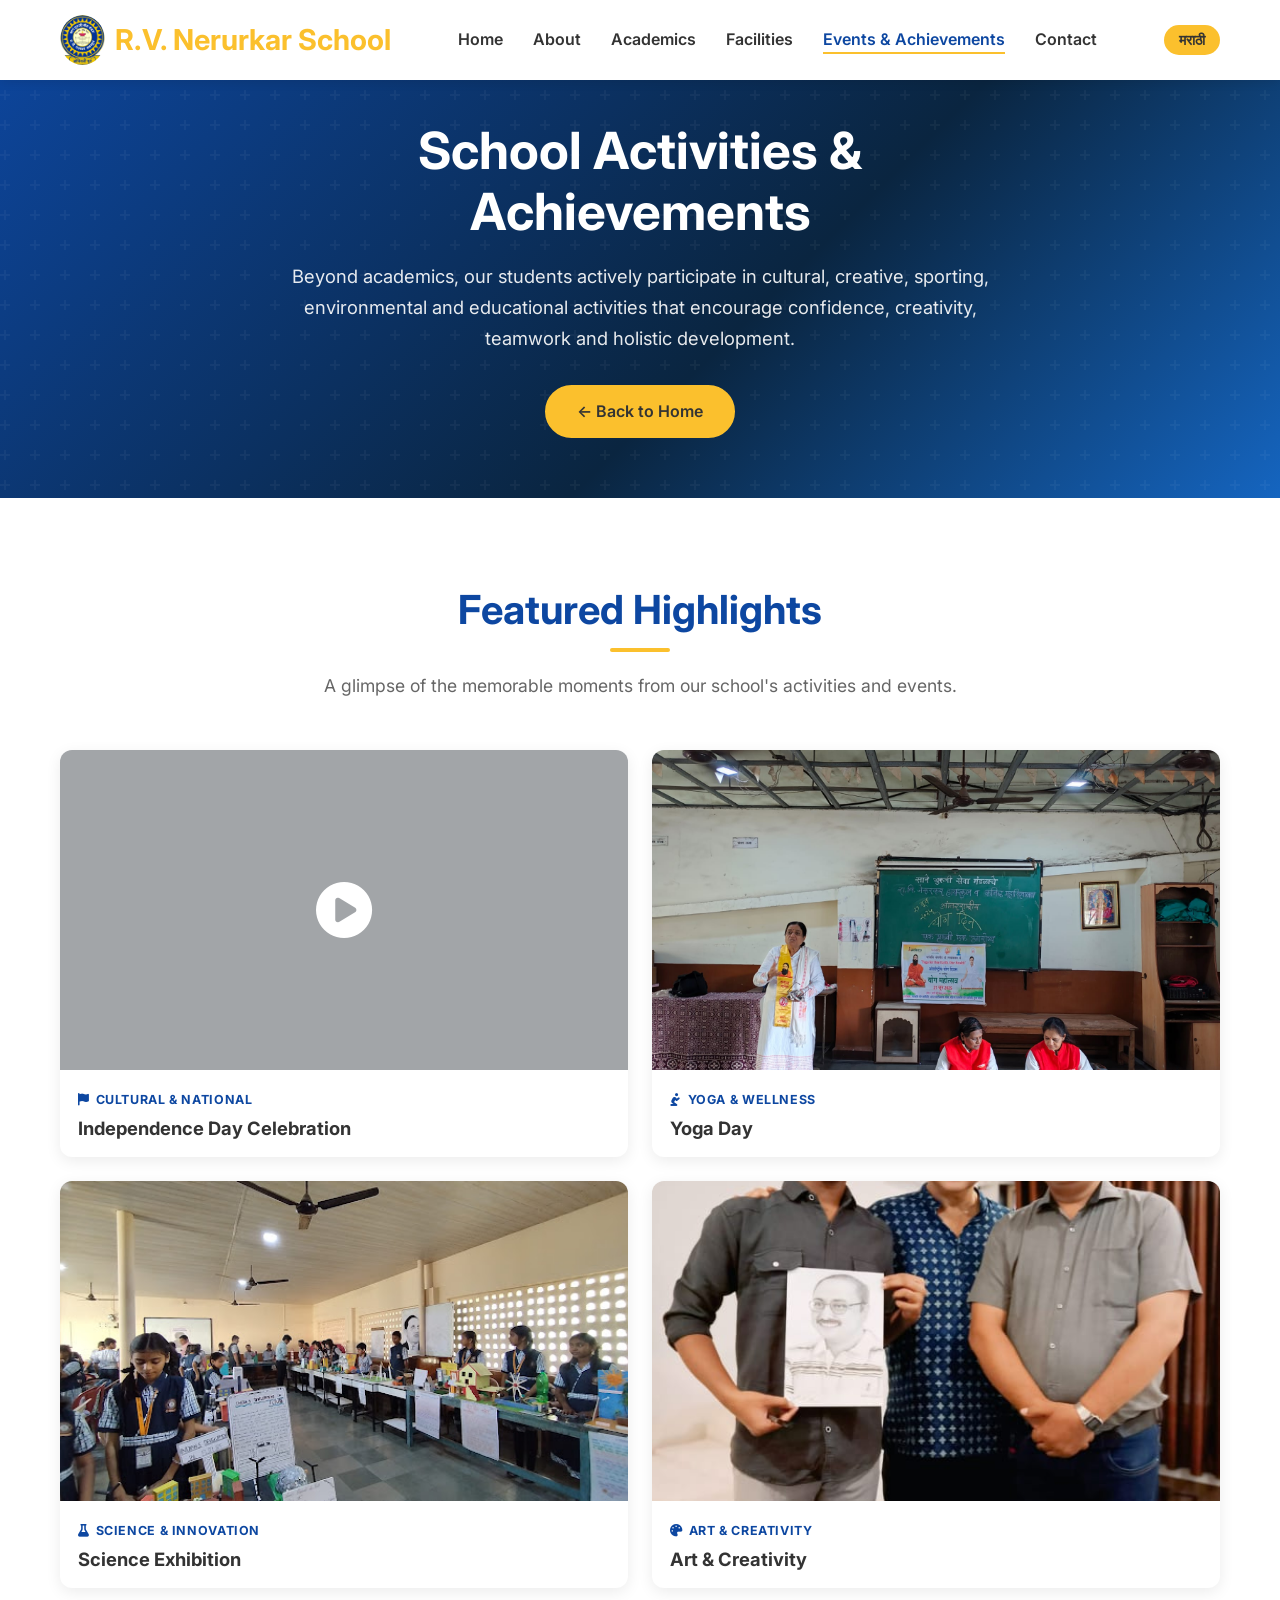
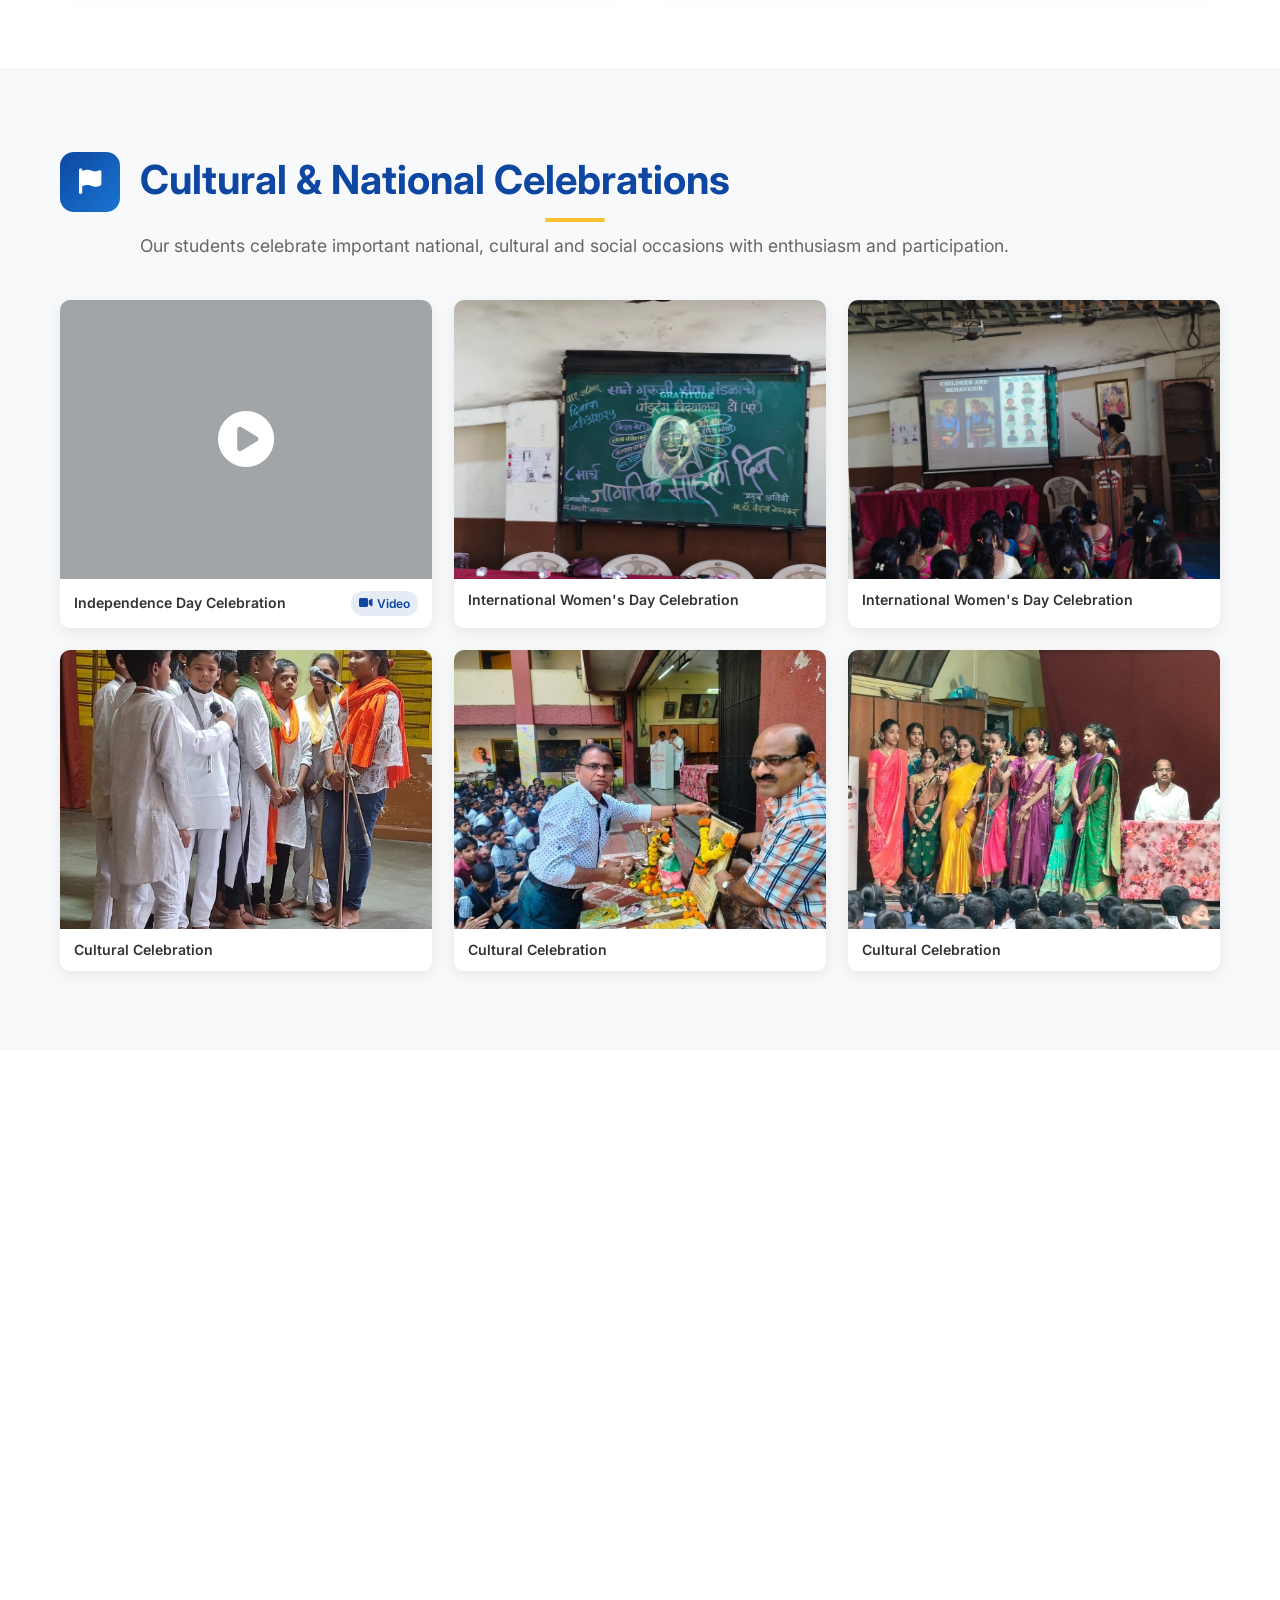
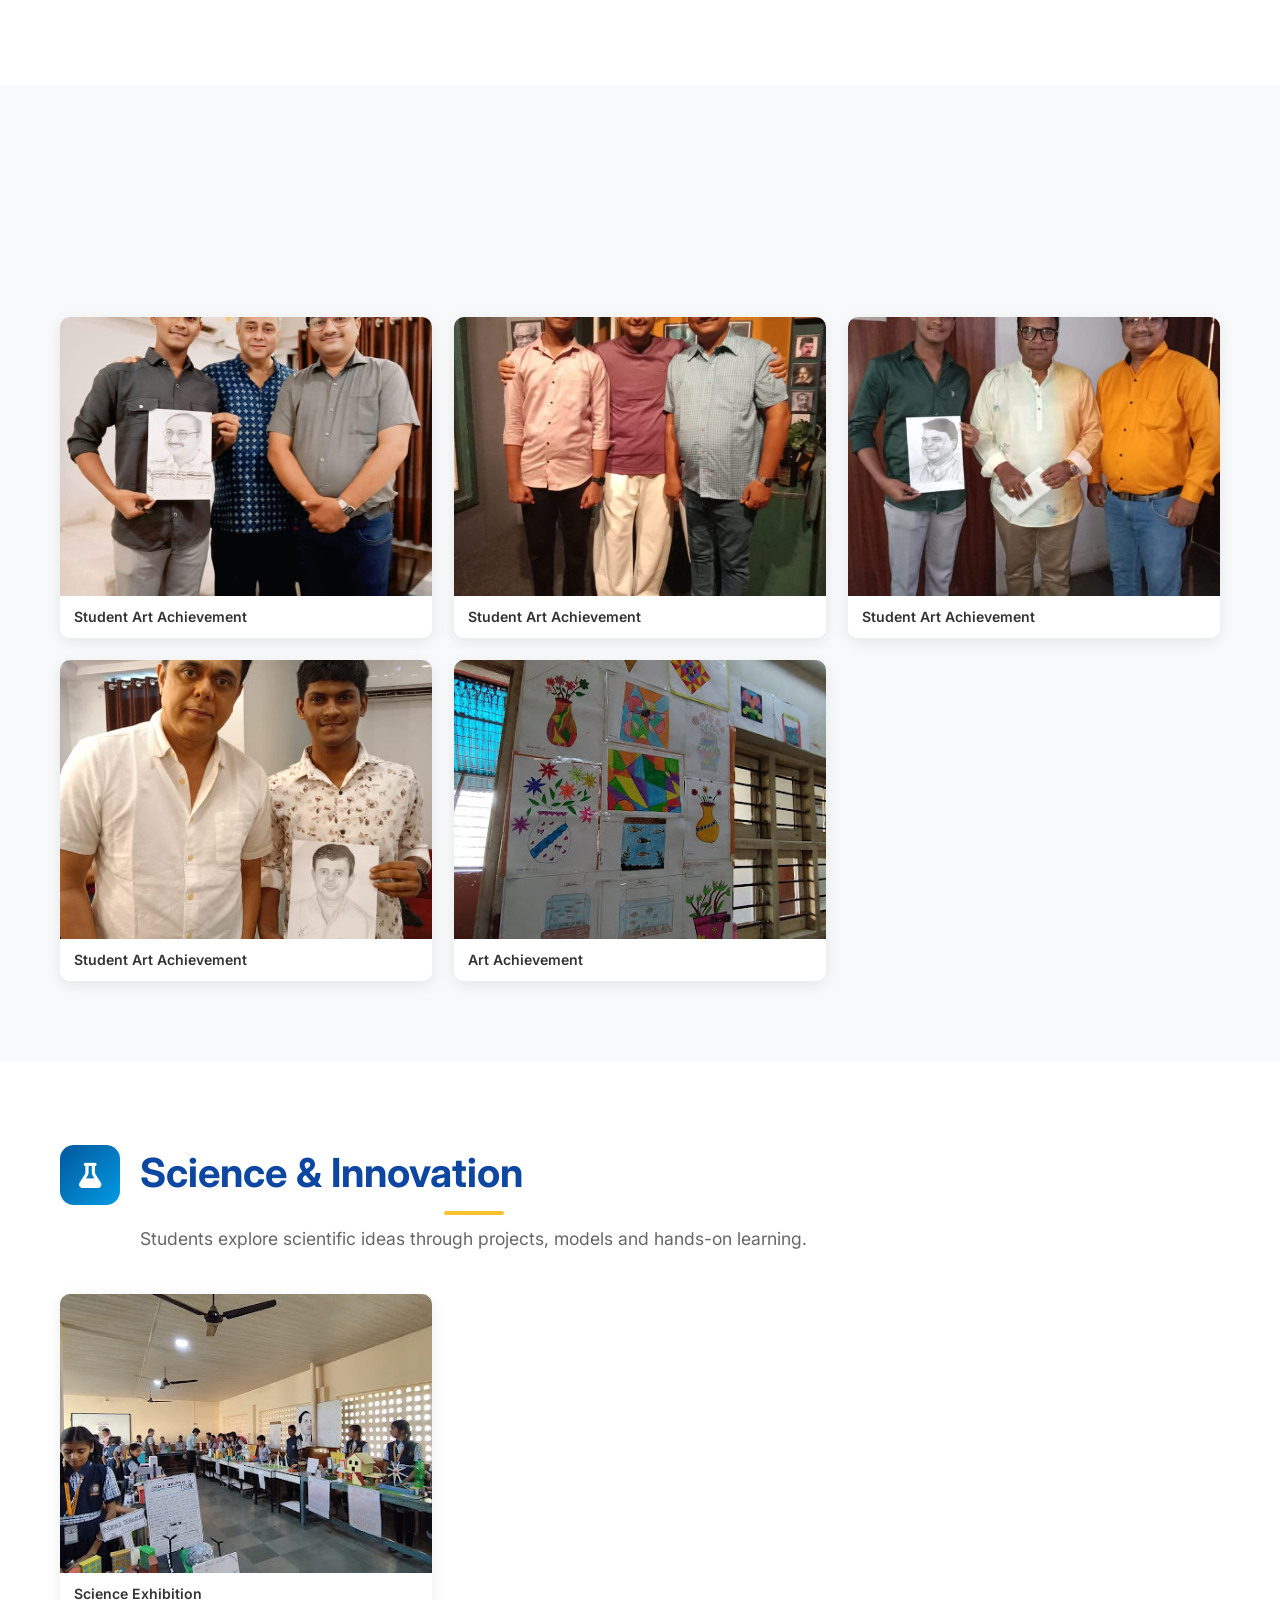
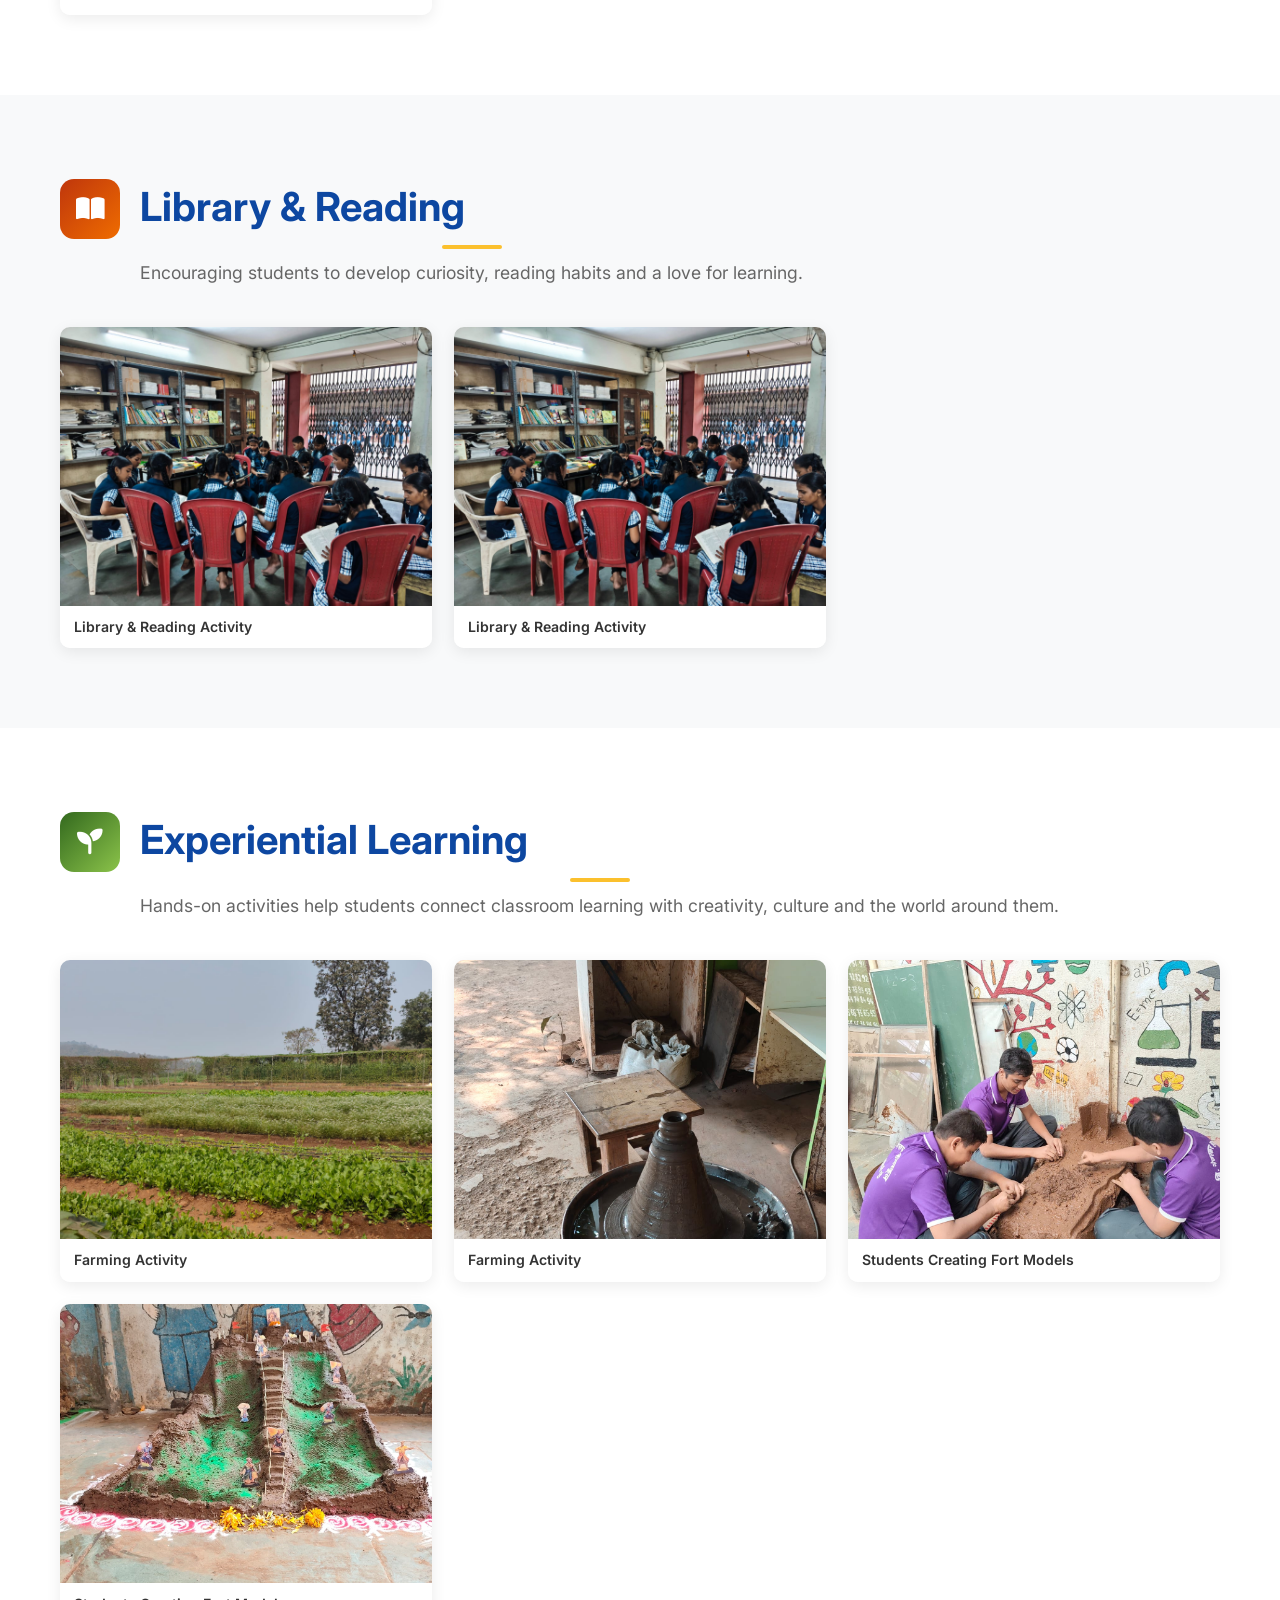
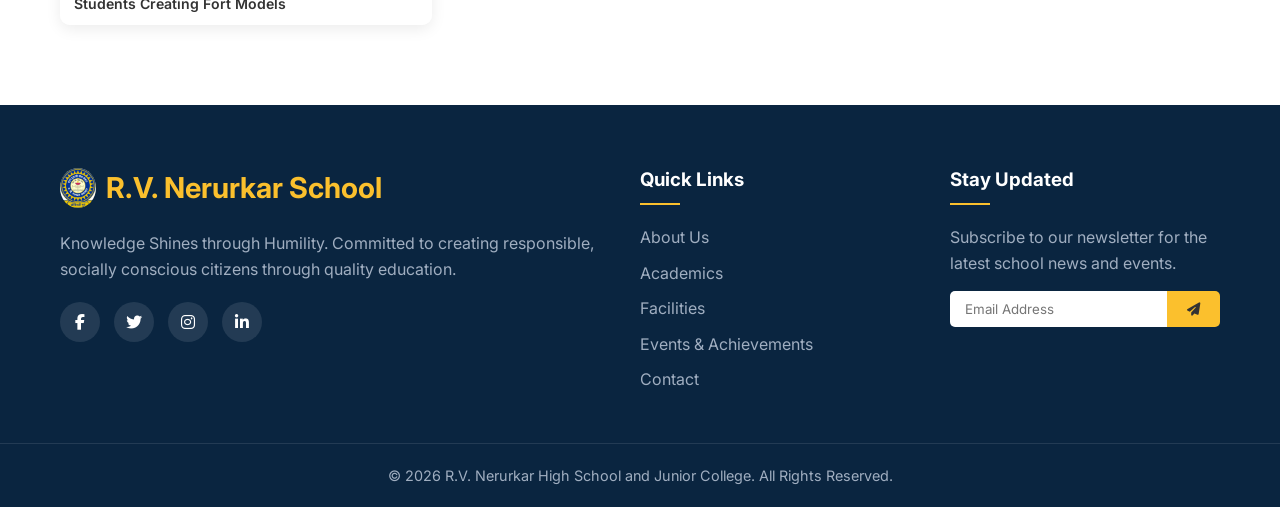
==== commit 6454ad71: "feat: add responsive gallery and featured grids to events and achievements page" ====
--- a/events-achievements.html
+++ b/events-achievements.html
@@ -4,13 +4,13 @@
 <head>
     <meta charset="UTF-8">
     <meta name="viewport" content="width=device-width, initial-scale=1.0">
-    <title>Events &amp; Achievements | R.V. Nerurkar High School and Junior College</title>
+    <title>School Activities &amp; Achievements | R.V. Nerurkar High School and Junior College</title>
     <meta name="description"
-        content="Explore school events, student achievements, photos and videos from R.V. Nerurkar High School and Junior College, Dombivli East.">
+        content="Explore school activities, events, and student achievements at R.V. Nerurkar High School and Junior College, Dombivli East.">
     <link rel="stylesheet" href="style.css">
     <link rel="stylesheet" href="events-achievements.css">
     <link rel="icon" type="image/jpeg" href="images/RVN_logo.jpeg">
-    <link href="https://fonts.googleapis.com/css2?family=Inter:wght@300;400;600;700&amp;display=swap" rel="stylesheet">
+    <link href="https://fonts.googleapis.com/css2?family=Inter:wght@300;400;600;700&display=swap" rel="stylesheet">
     <link rel="stylesheet" href="https://cdnjs.cloudflare.com/ajax/libs/font-awesome/6.4.0/css/all.min.css">
 </head>
 
@@ -19,25 +19,23 @@
     <!-- Header / Nav -->
     <header id="navbar">
         <div class="container">
-            <a href="index.html" class="logo" style="text-decoration: none; display: flex; align-items: center; gap: 10px;">
-                <img src="images/RVN_logo.jpeg" alt="RVN Logo" style="height: 50px; width: auto; border-radius: 50%;">
+            <a href="index.html" class="logo" style="text-decoration:none;display:flex;align-items:center;gap:10px;">
+                <img src="images/RVN_logo.jpeg" alt="RVN Logo" style="height:50px;width:auto;border-radius:50%;">
                 <span>R.V. Nerurkar School</span>
             </a>
             <nav>
                 <ul class="nav-links">
-                    <li><a href="index.html" class="lang-text" data-en="Home" data-mr="मुखपृष्ठ">Home</a></li>
-                    <li><a href="index.html#about" class="lang-text" data-en="About" data-mr="आमच्याबद्दल">About</a></li>
-                    <li><a href="index.html#courses" class="lang-text" data-en="Academics" data-mr="शैक्षणिक">Academics</a></li>
-                    <li><a href="index.html#facilities" class="lang-text" data-en="Facilities" data-mr="सुविधा">Facilities</a></li>
-                    <li><a href="events-achievements.html" class="lang-text ea-nav-active" data-en="Events &amp; Achievements" data-mr="कार्यक्रम आणि विद्यार्थी यश">Events &amp; Achievements</a></li>
-                    <li><a href="index.html#contact" class="lang-text" data-en="Contact" data-mr="संपर्क">Contact</a></li>
+                    <li><a href="index.html" class="lang-text" data-en="Home" data-mr="&#2350;&#2369;&#2326;&#2346;&#2371;&#2359;&#2381;&#2336;">Home</a></li>
+                    <li><a href="index.html#about" class="lang-text" data-en="About" data-mr="&#2310;&#2350;&#2330;&#2381;&#2351;&#2366;&#2348;&#2342;&#2381;&#2342;&#2354;">About</a></li>
+                    <li><a href="index.html#courses" class="lang-text" data-en="Academics" data-mr="&#2358;&#2376;&#2325;&#2381;&#2359;&#2339;&#2367;&#2325;">Academics</a></li>
+                    <li><a href="index.html#facilities" class="lang-text" data-en="Facilities" data-mr="&#2360;&#2369;&#2357;&#2367;&#2343;&#2366;">Facilities</a></li>
+                    <li><a href="events-achievements.html" class="lang-text ea-nav-active" data-en="Events &amp; Achievements" data-mr="&#2325;&#2366;&#2352;&#2381;&#2351;&#2325;&#2381;&#2352;&#2350; &#2310;&#2339;&#2367; &#2357;&#2367;&#2342;&#2381;&#2351;&#2366;&#2352;&#2381;&#2341;&#2368; &#2351;&#2358;">Events &amp; Achievements</a></li>
+                    <li><a href="index.html#contact" class="lang-text" data-en="Contact" data-mr="&#2360;&#2306;&#2346;&#2352;&#2381;&#2325;">Contact</a></li>
                 </ul>
             </nav>
             <div class="header-actions">
-                <button id="lang-toggle-btn" class="lang-btn">मराठी</button>
-                <div class="menu-toggle">
-                    <i class="fa-solid fa-bars"></i>
-                </div>
+                <button id="lang-toggle-btn" class="lang-btn">&#2350;&#2352;&#2366;&#2336;&#2368;</button>
+                <div class="menu-toggle"><i class="fa-solid fa-bars"></i></div>
             </div>
         </div>
     </header>
@@ -46,235 +44,300 @@
     <section id="ea-hero">
         <div class="ea-hero-overlay"></div>
         <div class="ea-hero-content">
-            <h1 class="lang-text" data-en="Events &amp; Achievements" data-mr="कार्यक्रम आणि विद्यार्थी यश">
-                Events &amp; Achievements</h1>
+            <h1 class="lang-text" data-en="School Activities &amp; Achievements" data-mr="&#2358;&#2366;&#2354;&#2375;&#2351; &#2313;&#2346;&#2325;&#2381;&#2352;&#2350; &#2310;&#2339;&#2367; &#2351;&#2358;">
+                School Activities &amp; Achievements</h1>
             <p class="lang-text"
-                data-en="Celebrating the moments, activities and achievements of our students and school."
-                data-mr="आमच्या विद्यार्थ्यांच्या आणि शाळेच्या कार्यक्रमांचे व यशाचे क्षण.">
-                Celebrating the moments, activities and achievements of our students and school.</p>
-            <a href="index.html" class="btn btn-secondary lang-text" data-en="&larr; Back to Home" data-mr="&larr; मुख्यपृष्ठावर परत">&larr; Back to Home</a>
-        </div>
-    </section>
-
-    <!-- Tab Navigation -->
-    <div class="ea-tabs-wrapper">
-        <div class="container">
-            <div class="ea-tabs" role="tablist">
-                <button class="ea-tab-btn ea-tab-btn--active" id="tab-events" role="tab"
-                    aria-selected="true" aria-controls="section-events" onclick="switchTab('events')">
-                    <i class="fa-solid fa-star"></i>
-                    <span class="lang-text" data-en="School Events" data-mr="शालेय कार्यक्रम">School Events</span>
-                </button>
-                <button class="ea-tab-btn" id="tab-achievements" role="tab"
-                    aria-selected="false" aria-controls="section-achievements" onclick="switchTab('achievements')">
-                    <i class="fa-solid fa-trophy"></i>
-                    <span class="lang-text" data-en="Student Achievements" data-mr="विद्यार्थी यश">Student Achievements</span>
-                </button>
-            </div>
-        </div>
-    </div>
-
-    <!-- ===================== SCHOOL EVENTS SECTION ===================== -->
-    <!--
-        HOW TO ADD A NEW EVENT CARD:
-        1. Copy the "EVENT CARD TEMPLATE" block below.
-        2. Remove the comment markers (remove the lines that say "/*" and "*/").
-        3. Paste the copied block ABOVE the "EMPTY STATE" div.
-        4. Fill in:
-             - The event title (English and Marathi in data-en and data-mr).
-             - The date (or remove the <span class="ea-date"> line if unknown).
-             - A short description (or remove the <p class="ea-description"> block entirely).
-             - Add <img> tags inside .ea-photo-grid for each photo.
-               Use data-gallery="event-N" on each .ea-photo-item (same value for all photos in one event).
-               Use data-index="0", data-index="1", etc. for each photo.
-             - Add a <video> block if a teacher shares a video (or remove .ea-video-block entirely).
-        5. When you add at least one card, remove or hide the EMPTY STATE div.
-    -->
-    <section id="section-events" class="section-padding ea-section" role="tabpanel" aria-labelledby="tab-events">
-        <div class="container">
-            <div class="text-center animate-on-scroll" style="margin-bottom: 50px;">
-                <h2 class="section-title lang-text" data-en="School Events" data-mr="शालेय कार्यक्रम">School Events</h2>
+                data-en="Beyond academics, our students actively participate in cultural, creative, sporting, environmental and educational activities that encourage confidence, creativity, teamwork and holistic development."
+                data-mr="&#2309;&#2349;&#2381;&#2351;&#2366;&#2360;&#2366;&#2357;&#2381;&#2351;&#2340;&#2367;&#2352;&#2367;&#2325;&#2381;&#2340;, &#2310;&#2350;&#2330;&#2375; &#2357;&#2367;&#2342;&#2381;&#2351;&#2366;&#2352;&#2381;&#2341;&#2368; &#2360;&#2366;&#2306;&#2360;&#2381;&#2325;&#2371;&#2340;&#2367;&#2325;, &#2360;&#2352;&#2381;&#2332;&#2344;&#2358;&#2368;&#2354;, &#2325;&#2381;&#2352;&#2368;&#2337;&#2366;, &#2346;&#2352;&#2381;&#2351;&#2366;&#2357;&#2352;&#2339;&#2368;&#2351; &#2310;&#2339;&#2367; &#2358;&#2376;&#2325;&#2381;&#2359;&#2339;&#2367;&#2325; &#2313;&#2346;&#2325;&#2381;&#2352;&#2350;&#2366;&#2306;&#2350;&#2343;&#2381;&#2351;&#2375; &#2360;&#2325;&#2381;&#2352;&#2367;&#2351;&#2346;&#2339;&#2375; &#2360;&#2361;&#2349;&#2366;&#2327;&#2368; &#2361;&#2379;&#2340;&#2366;&#2340;.">
+                Beyond academics, our students actively participate in cultural, creative, sporting, environmental and educational activities that encourage confidence, creativity, teamwork and holistic development.</p>
+            <a href="index.html" class="btn btn-secondary lang-text" data-en="&#8592; Back to Home" data-mr="&#8592; &#2350;&#2369;&#2326;&#2381;&#2351;&#2346;&#2371;&#2359;&#2381;&#2336;&#2366;&#2357;&#2352; &#2346;&#2352;&#2340;">&#8592; Back to Home</a>
+        </div>
+    </section>
+
+    <!-- FEATURED ACTIVITIES -->
+    <section class="section-padding ea-section" id="featured-activities">
+        <div class="container">
+            <div class="text-center animate-on-scroll" style="margin-bottom:50px;">
+                <h2 class="section-title lang-text" data-en="Featured Highlights" data-mr="&#2357;&#2367;&#2358;&#2375;&#2359; &#2325;&#2381;&#2359;&#2339;">Featured Highlights</h2>
                 <p class="section-subtitle lang-text"
-                    data-en="Moments from events, functions and activities conducted at our school."
-                    data-mr="आमच्या शाळेत आयोजित कार्यक्रम, समारंभ आणि उपक्रमांचे क्षण.">
-                    Moments from events, functions and activities conducted at our school.</p>
-            </div>
-
-            <div class="ea-cards-grid" id="events-grid">
-
-                <!--
-                ===========================================================
-                EVENT CARD TEMPLATE — Copy this block to add a real event.
-                ===========================================================
-
-                <div class="ea-card animate-on-scroll fade-up">
-                    <div class="ea-card-header">
-                        <div class="ea-card-icon">
-                            <i class="fa-solid fa-star"></i>
-                        </div>
-                        <div class="ea-card-meta">
-                            <h3 class="lang-text" data-en="Event Title" data-mr="कार्यक्रमाचे नाव">Event Title</h3>
-                            <span class="ea-date">
-                                <i class="fa-solid fa-calendar-days"></i> DD Month YYYY
-                            </span>
-                        </div>
-                    </div>
-                    <p class="ea-description lang-text"
-                        data-en="Short description of the event."
-                        data-mr="कार्यक्रमाचे थोडक्यात वर्णन.">
-                        Short description of the event.
-                    </p>
-                    <div class="ea-photo-grid">
-                        <div class="ea-photo-item" data-gallery="event-1" data-index="0">
-                            <img src="images/events/event-name/photo1.jpg" alt="Event Photo 1" loading="lazy">
-                            <div class="ea-photo-overlay"><i class="fa-solid fa-magnifying-glass-plus"></i></div>
-                        </div>
-                        <div class="ea-photo-item" data-gallery="event-1" data-index="1">
-                            <img src="images/events/event-name/photo2.jpg" alt="Event Photo 2" loading="lazy">
-                            <div class="ea-photo-overlay"><i class="fa-solid fa-magnifying-glass-plus"></i></div>
-                        </div>
-                    </div>
-                    <div class="ea-video-block">
-                        <h4 class="lang-text" data-en="Event Video" data-mr="कार्यक्रमाचा व्हिडिओ">Event Video</h4>
-                        <video controls preload="metadata">
-                            <source src="videos/events/event-name/video1.mp4" type="video/mp4">
-                            <span class="lang-text" data-en="Your browser does not support the video tag."
-                                data-mr="आपला ब्राउझर व्हिडिओ दाखवण्यास असमर्थ आहे.">
-                                Your browser does not support the video tag.
-                            </span>
-                        </video>
-                    </div>
-                </div>
-
-                ===========================================================
-                END OF EVENT CARD TEMPLATE
-                ===========================================================
-                -->
-
-                <!-- EMPTY STATE — Remove this div once you add the first real event card -->
-                <div class="ea-empty-state" id="events-empty">
-                    <i class="fa-solid fa-images"></i>
-                    <h3 class="lang-text" data-en="Events Coming Soon" data-mr="कार्यक्रम लवकरच येतील">Events Coming Soon</h3>
-                    <p class="lang-text"
-                        data-en="Photos and videos from school events will be shared here as teachers contribute them."
-                        data-mr="शिक्षकांनी दिलेले कार्यक्रमांचे फोटो आणि व्हिडिओ येथे दाखवले जातील.">
-                        Photos and videos from school events will be shared here as teachers contribute them.</p>
-                </div>
-
-            </div>
-        </div>
-    </section>
-
-    <!-- =================== STUDENT ACHIEVEMENTS SECTION =================== -->
-    <!--
-        HOW TO ADD A NEW ACHIEVEMENT CARD:
-        1. Copy the "ACHIEVEMENT CARD TEMPLATE" block below.
-        2. Remove the comment markers.
-        3. Paste ABOVE the "EMPTY STATE" div inside #achievements-grid.
-        4. Fill in:
-             - Achievement title (English and Marathi).
-             - Competition / examination name.
-             - Student name — ONLY add if the teacher provides it.
-             - Class/Standard — ONLY add if the teacher provides it.
-             - Achievement/result text.
-             - Photos in .ea-photo-grid.
-             - Video block if applicable.
-        5. Remove or hide the EMPTY STATE div once a real card is added.
-    -->
-    <section id="section-achievements" class="section-padding ea-section bg-light ea-hidden"
-        role="tabpanel" aria-labelledby="tab-achievements">
-        <div class="container">
-            <div class="text-center animate-on-scroll" style="margin-bottom: 50px;">
-                <h2 class="section-title lang-text" data-en="Student Achievements" data-mr="विद्यार्थी यश">Student Achievements</h2>
-                <p class="section-subtitle lang-text"
-                    data-en="Celebrating the talent and hard work of our students in competitions, examinations and beyond."
-                    data-mr="स्पर्धा, परीक्षा आणि इतर क्षेत्रांत आमच्या विद्यार्थ्यांच्या प्रतिभेचा आणि मेहनतीचा सत्कार.">
-                    Celebrating the talent and hard work of our students in competitions, examinations and beyond.</p>
-            </div>
-
-            <div class="ea-cards-grid" id="achievements-grid">
-
-                <!--
-                ===========================================================
-                ACHIEVEMENT CARD TEMPLATE — Copy this block to add a real achievement.
-                ===========================================================
-
-                <div class="ea-card animate-on-scroll fade-up">
-                    <div class="ea-card-header">
-                        <div class="ea-card-icon ea-card-icon--achievement">
-                            <i class="fa-solid fa-trophy"></i>
-                        </div>
-                        <div class="ea-card-meta">
-                            <h3 class="lang-text" data-en="Achievement Title" data-mr="यशाचे शीर्षक">Achievement Title</h3>
-                            <span class="ea-badge lang-text" data-en="Competition / Exam Name" data-mr="स्पर्धा / परीक्षेचे नाव">Competition / Exam Name</span>
-                        </div>
-                    </div>
-                    <div class="ea-achievement-details">
-                        <div class="ea-detail-row">
-                            <i class="fa-solid fa-user"></i>
-                            <span class="lang-text" data-en="Student Name" data-mr="विद्यार्थ्याचे नाव">Student Name</span>
-                        </div>
-                        <div class="ea-detail-row">
-                            <i class="fa-solid fa-chalkboard"></i>
-                            <span class="lang-text" data-en="Class / Standard" data-mr="इयत्ता">Class / Standard</span>
-                        </div>
-                        <div class="ea-detail-row ea-result">
-                            <i class="fa-solid fa-medal"></i>
-                            <span class="lang-text" data-en="Achievement / Result" data-mr="यश / निकाल">Achievement / Result</span>
-                        </div>
-                    </div>
-                    <div class="ea-photo-grid">
-                        <div class="ea-photo-item" data-gallery="achievement-1" data-index="0">
-                            <img src="images/achievements/achievement-name/photo1.jpg" alt="Achievement Photo" loading="lazy">
-                            <div class="ea-photo-overlay"><i class="fa-solid fa-magnifying-glass-plus"></i></div>
-                        </div>
-                    </div>
-                    <div class="ea-video-block">
-                        <h4 class="lang-text" data-en="Achievement Video" data-mr="यशाचा व्हिडिओ">Achievement Video</h4>
-                        <video controls preload="metadata">
-                            <source src="videos/achievements/achievement-name/video1.mp4" type="video/mp4">
-                            <span class="lang-text" data-en="Your browser does not support the video tag."
-                                data-mr="आपला ब्राउझर व्हिडिओ दाखवण्यास असमर्थ आहे.">
-                                Your browser does not support the video tag.
-                            </span>
-                        </video>
-                    </div>
-                </div>
-
-                ===========================================================
-                END OF ACHIEVEMENT CARD TEMPLATE
-                ===========================================================
-                -->
-
-                <!-- EMPTY STATE — Remove this div once you add the first real achievement card -->
-                <div class="ea-empty-state" id="achievements-empty">
-                    <i class="fa-solid fa-trophy"></i>
-                    <h3 class="lang-text" data-en="Achievements Coming Soon" data-mr="यश लवकरच येईल">Achievements Coming Soon</h3>
-                    <p class="lang-text"
-                        data-en="Student achievement photos and videos will be shared here as teachers contribute them."
-                        data-mr="शिक्षकांनी दिलेले विद्यार्थ्यांच्या यशाचे फोटो आणि व्हिडिओ येथे दाखवले जातील.">
-                        Student achievement photos and videos will be shared here as teachers contribute them.</p>
-                </div>
-
-            </div>
-        </div>
-    </section>
-
-    <!-- ===================== LIGHTBOX ===================== -->
+                    data-en="A glimpse of the memorable moments from our school's activities and events."
+                    data-mr="&#2310;&#2350;&#2330;&#2381;&#2351;&#2366; &#2358;&#2366;&#2353;&#2375;&#2330;&#2381;&#2351;&#2366; &#2313;&#2346;&#2325;&#2381;&#2352;&#2350; &#2310;&#2339;&#2367; &#2325;&#2366;&#2352;&#2381;&#2351;&#2325;&#2381;&#2352;&#2350;&#2366;&#2306;&#2350;&#2343;&#2381;&#2351;&#2375;&#2354; &#2360;&#2306;&#2360;&#2381;&#2350;&#2352;&#2339;&#2368;&#2351; &#2325;&#2381;&#2359;&#2339;&#2366;&#2306;&#2330;&#2368; &#2333;&#2354;&#2325;.">
+                    A glimpse of the memorable moments from our school's activities and events.</p>
+            </div>
+            <div class="ea-featured-grid">
+
+                <!-- Independence Day Video -->
+                <div class="ea-featured-card ea-featured-card--video animate-on-scroll fade-up">
+                    <div class="ea-featured-thumb ea-video-thumb"
+                         onclick="openVideoModal('images/Events/independence-day-celebration-01.mp4','Independence Day Celebration')"
+                         role="button" tabindex="0" aria-label="Play Independence Day Celebration video">
+                        <video class="ea-thumb-video" src="images/Events/independence-day-celebration-01.mp4" muted preload="metadata" aria-hidden="true"></video>
+                        <div class="ea-video-play-btn" aria-hidden="true"><i class="fa-solid fa-circle-play"></i></div>
+                    </div>
+                    <div class="ea-featured-label">
+                        <span class="ea-cat-tag"><i class="fa-solid fa-flag"></i> Cultural &amp; National</span>
+                        <h3 class="lang-text" data-en="Independence Day Celebration" data-mr="&#2360;&#2381;&#2357;&#2366;&#2340;&#2306;&#2340;&#2381;&#2352;&#2381;&#2351; &#2342;&#2367;&#2344; &#2360;&#2366;&#2332;&#2352;&#2366;">Independence Day Celebration</h3>
+                    </div>
+                </div>
+
+                <!-- Yoga Day -->
+                <div class="ea-featured-card animate-on-scroll fade-up" style="transition-delay:0.1s"
+                     onclick="openLightboxGroup('f-yoga',0)" role="button" tabindex="0">
+                    <div class="ea-featured-thumb">
+                        <img src="images/activities/yoga-day-school-activity-01.jpg"
+                             alt="Students participating in Yoga Day activities at school" loading="lazy">
+                        <div class="ea-photo-overlay"><i class="fa-solid fa-magnifying-glass-plus"></i></div>
+                    </div>
+                    <div class="ea-featured-label">
+                        <span class="ea-cat-tag"><i class="fa-solid fa-person-praying"></i> Yoga &amp; Wellness</span>
+                        <h3 class="lang-text" data-en="Yoga Day" data-mr="&#2351;&#2379;&#2327; &#2342;&#2367;&#2344;">Yoga Day</h3>
+                    </div>
+                </div>
+
+                <!-- Science Exhibition -->
+                <div class="ea-featured-card animate-on-scroll fade-up" style="transition-delay:0.2s"
+                     onclick="openLightboxGroup('f-sci',0)" role="button" tabindex="0">
+                    <div class="ea-featured-thumb">
+                        <img src="images/Events/school-science-exhibition-01.jpg"
+                             alt="Students presenting projects at the school science exhibition" loading="lazy">
+                        <div class="ea-photo-overlay"><i class="fa-solid fa-magnifying-glass-plus"></i></div>
+                    </div>
+                    <div class="ea-featured-label">
+                        <span class="ea-cat-tag"><i class="fa-solid fa-flask"></i> Science &amp; Innovation</span>
+                        <h3 class="lang-text" data-en="Science Exhibition" data-mr="&#2357;&#2367;&#2332;&#2381;&#2334;&#2366;&#2344; &#2346;&#2381;&#2352;&#2342;&#2352;&#2381;&#2358;&#2344;&#2368;">Science Exhibition</h3>
+                    </div>
+                </div>
+
+                <!-- Art & Creativity -->
+                <div class="ea-featured-card animate-on-scroll fade-up" style="transition-delay:0.3s"
+                     onclick="openLightboxGroup('f-art',0)" role="button" tabindex="0">
+                    <div class="ea-featured-thumb">
+                        <img src="images/achievements/student-art-recognition-01.jpg"
+                             alt="Student art achievement displayed at school" loading="lazy">
+                        <div class="ea-photo-overlay"><i class="fa-solid fa-magnifying-glass-plus"></i></div>
+                    </div>
+                    <div class="ea-featured-label">
+                        <span class="ea-cat-tag"><i class="fa-solid fa-palette"></i> Art &amp; Creativity</span>
+                        <h3 class="lang-text" data-en="Art &amp; Creativity" data-mr="&#2325;&#2354;&#2366; &#2310;&#2339;&#2367; &#2360;&#2352;&#2381;&#2332;&#2344;&#2358;&#2368;&#2354;&#2340;&#2366;">Art &amp; Creativity</h3>
+                    </div>
+                </div>
+
+            </div>
+            <!-- Lightbox pools for featured cards -->
+            <div style="display:none;">
+                <div data-gallery="f-yoga" data-index="0" data-src="images/activities/yoga-day-school-activity-01.jpg" data-alt="Students participating in Yoga Day activities at school" class="ea-lightbox-pool"></div>
+                <div data-gallery="f-yoga" data-index="1" data-src="images/activities/yoga-day-school-activity-02.jpg" data-alt="Students in Yoga Day activity at school" class="ea-lightbox-pool"></div>
+                <div data-gallery="f-sci" data-index="0" data-src="images/Events/school-science-exhibition-01.jpg" data-alt="Students presenting projects at the school science exhibition" class="ea-lightbox-pool"></div>
+                <div data-gallery="f-art" data-index="0" data-src="images/achievements/student-art-recognition-01.jpg" data-alt="Student art achievement displayed at school" class="ea-lightbox-pool"></div>
+                <div data-gallery="f-art" data-index="1" data-src="images/achievements/student-art-recognition-02.jpg" data-alt="Student art achievement displayed at school" class="ea-lightbox-pool"></div>
+                <div data-gallery="f-art" data-index="2" data-src="images/achievements/student-art-recognition-03.jpg" data-alt="Student art achievement displayed at school" class="ea-lightbox-pool"></div>
+                <div data-gallery="f-art" data-index="3" data-src="images/achievements/student-art-recognition-04.jpg" data-alt="Student art achievement displayed at school" class="ea-lightbox-pool"></div>
+            </div>
+        </div>
+    </section>
+
+    <!-- CATEGORY 1: Cultural & National Celebrations -->
+    <section class="section-padding ea-section bg-light" id="cat-cultural">
+        <div class="container">
+            <div class="ea-cat-header animate-on-scroll">
+                <div class="ea-cat-icon-wrap" style="background:linear-gradient(135deg,#0d47a1,#1976d2);"><i class="fa-solid fa-flag"></i></div>
+                <div>
+                    <h2 class="section-title lang-text" style="text-align:left;display:block;" data-en="Cultural &amp; National Celebrations" data-mr="&#2360;&#2366;&#2306;&#2360;&#2381;&#2325;&#2371;&#2340;&#2367;&#2325; &#2310;&#2339;&#2367; &#2352;&#2366;&#2359;&#2381;&#2335;&#2381;&#2352;&#2368;&#2351; &#2360;&#2366;&#2332;&#2352;&#2375;">Cultural &amp; National Celebrations</h2>
+                    <p class="section-subtitle lang-text" style="margin-bottom:0;text-align:left;" data-en="Our students celebrate important national, cultural and social occasions with enthusiasm and participation." data-mr="&#2310;&#2350;&#2330;&#2375; &#2357;&#2367;&#2342;&#2381;&#2351;&#2366;&#2352;&#2381;&#2341;&#2368; &#2350;&#2361;&#2340;&#2381;&#2340;&#2381;&#2357;&#2366;&#2330;&#2381;&#2351;&#2366; &#2352;&#2366;&#2359;&#2381;&#2335;&#2381;&#2352;&#2368;&#2351;, &#2360;&#2366;&#2306;&#2360;&#2381;&#2325;&#2371;&#2340;&#2367;&#2325; &#2310;&#2339;&#2367; &#2360;&#2366;&#2350;&#2366;&#2332;&#2367;&#2325; &#2346;&#2381;&#2352;&#2360;&#2306;&#2327;&#2368; &#2313;&#2340;&#2381;&#2360;&#2366;&#2361;&#2366;&#2344;&#2375; &#2360;&#2361;&#2349;&#2366;&#2327;&#2368; &#2361;&#2379;&#2340;&#2366;&#2340;.">Our students celebrate important national, cultural and social occasions with enthusiasm and participation.</p>
+                </div>
+            </div>
+            <div class="ea-gallery-grid">
+                <div class="ea-gallery-item ea-gallery-item--video animate-on-scroll fade-up"
+                     onclick="openVideoModal('images/Events/independence-day-celebration-01.mp4','Independence Day Celebration')"
+                     role="button" tabindex="0" aria-label="Play Independence Day Celebration video">
+                    <div class="ea-gallery-thumb ea-video-thumb">
+                        <video class="ea-thumb-video" src="images/Events/independence-day-celebration-01.mp4" muted preload="metadata" aria-hidden="true"></video>
+                        <div class="ea-video-play-btn"><i class="fa-solid fa-circle-play"></i></div>
+                    </div>
+                    <div class="ea-gallery-caption">
+                        <span class="ea-caption-text">Independence Day Celebration</span>
+                        <span class="ea-video-badge"><i class="fa-solid fa-video"></i> Video</span>
+                    </div>
+                </div>
+                <div class="ea-gallery-item animate-on-scroll fade-up" style="transition-delay:.05s" data-gallery="cultural" data-index="0">
+                    <div class="ea-gallery-thumb"><img src="images/Events/international-womens-day-01.jpg" alt="Students participating in International Women's Day celebration at school" loading="lazy"><div class="ea-photo-overlay"><i class="fa-solid fa-magnifying-glass-plus"></i></div></div>
+                    <div class="ea-gallery-caption"><span class="ea-caption-text">International Women's Day Celebration</span></div>
+                </div>
+                <div class="ea-gallery-item animate-on-scroll fade-up" style="transition-delay:.10s" data-gallery="cultural" data-index="1">
+                    <div class="ea-gallery-thumb"><img src="images/Events/international-womens-day-02.jpg" alt="Students participating in International Women's Day celebration at school" loading="lazy"><div class="ea-photo-overlay"><i class="fa-solid fa-magnifying-glass-plus"></i></div></div>
+                    <div class="ea-gallery-caption"><span class="ea-caption-text">International Women's Day Celebration</span></div>
+                </div>
+                <div class="ea-gallery-item animate-on-scroll fade-up" style="transition-delay:.15s" data-gallery="cultural" data-index="2">
+                    <div class="ea-gallery-thumb"><img src="images/Events/cultural-celebration-school-01.jpg" alt="Students participating in a cultural celebration at school" loading="lazy"><div class="ea-photo-overlay"><i class="fa-solid fa-magnifying-glass-plus"></i></div></div>
+                    <div class="ea-gallery-caption"><span class="ea-caption-text">Cultural Celebration</span></div>
+                </div>
+                <div class="ea-gallery-item animate-on-scroll fade-up" style="transition-delay:.20s" data-gallery="cultural" data-index="3">
+                    <div class="ea-gallery-thumb"><img src="images/Events/cultural-celebration-school-02.jpg" alt="Students participating in a cultural celebration at school" loading="lazy"><div class="ea-photo-overlay"><i class="fa-solid fa-magnifying-glass-plus"></i></div></div>
+                    <div class="ea-gallery-caption"><span class="ea-caption-text">Cultural Celebration</span></div>
+                </div>
+                <div class="ea-gallery-item animate-on-scroll fade-up" style="transition-delay:.25s" data-gallery="cultural" data-index="4">
+                    <div class="ea-gallery-thumb"><img src="images/Events/cultural-celebration-school-03.jpg" alt="Students participating in a cultural celebration at school" loading="lazy"><div class="ea-photo-overlay"><i class="fa-solid fa-magnifying-glass-plus"></i></div></div>
+                    <div class="ea-gallery-caption"><span class="ea-caption-text">Cultural Celebration</span></div>
+                </div>
+            </div>
+        </div>
+    </section>
+
+    <!-- CATEGORY 2: Yoga & Wellness -->
+    <section class="section-padding ea-section" id="cat-yoga">
+        <div class="container">
+            <div class="ea-cat-header animate-on-scroll">
+                <div class="ea-cat-icon-wrap" style="background:linear-gradient(135deg,#1b5e20,#43a047);"><i class="fa-solid fa-person-praying"></i></div>
+                <div>
+                    <h2 class="section-title lang-text" style="text-align:left;display:block;" data-en="Yoga &amp; Wellness" data-mr="&#2351;&#2379;&#2327; &#2310;&#2339;&#2367; &#2310;&#2352;&#2379;&#2327;&#2381;&#2351;">Yoga &amp; Wellness</h2>
+                    <p class="section-subtitle lang-text" style="margin-bottom:0;text-align:left;" data-en="Activities that encourage physical well-being, mindfulness and healthy living." data-mr="&#2358;&#2366;&#2352;&#2368;&#2352;&#2367;&#2325; &#2310;&#2352;&#2379;&#2327;&#2381;&#2351;, &#2360;&#2332;&#2327;&#2340;&#2366; &#2310;&#2339;&#2367; &#2344;&#2367;&#2352;&#2379;&#2327;&#2368; &#2332;&#2368;&#2357;&#2344;&#2366;&#2354;&#2366; &#2346;&#2381;&#2352;&#2379;&#2340;&#2381;&#2360;&#2366;&#2361;&#2344; &#2342;&#2375;&#2339;&#2366;&#2352;&#2375; &#2313;&#2346;&#2325;&#2381;&#2352;&#2350;.">Activities that encourage physical well-being, mindfulness and healthy living.</p>
+                </div>
+            </div>
+            <div class="ea-gallery-grid">
+                <div class="ea-gallery-item animate-on-scroll fade-up" data-gallery="yoga" data-index="0">
+                    <div class="ea-gallery-thumb"><img src="images/activities/yoga-day-school-activity-01.jpg" alt="Students participating in Yoga Day activities at school" loading="lazy"><div class="ea-photo-overlay"><i class="fa-solid fa-magnifying-glass-plus"></i></div></div>
+                    <div class="ea-gallery-caption"><span class="ea-caption-text">Yoga Day Activity</span></div>
+                </div>
+                <div class="ea-gallery-item animate-on-scroll fade-up" style="transition-delay:.1s" data-gallery="yoga" data-index="1">
+                    <div class="ea-gallery-thumb"><img src="images/activities/yoga-day-school-activity-02.jpg" alt="Students participating in Yoga Day activities at school" loading="lazy"><div class="ea-photo-overlay"><i class="fa-solid fa-magnifying-glass-plus"></i></div></div>
+                    <div class="ea-gallery-caption"><span class="ea-caption-text">Yoga Day Activity</span></div>
+                </div>
+            </div>
+        </div>
+    </section>
+
+    <!-- CATEGORY 3: Art & Creativity -->
+    <section class="section-padding ea-section bg-light" id="cat-art">
+        <div class="container">
+            <div class="ea-cat-header animate-on-scroll">
+                <div class="ea-cat-icon-wrap" style="background:linear-gradient(135deg,#6a1b9a,#ab47bc);"><i class="fa-solid fa-palette"></i></div>
+                <div>
+                    <h2 class="section-title lang-text" style="text-align:left;display:block;" data-en="Art &amp; Creativity" data-mr="&#2325;&#2354;&#2366; &#2310;&#2339;&#2367; &#2360;&#2352;&#2381;&#2332;&#2344;&#2358;&#2368;&#2354;&#2340;&#2366;">Art &amp; Creativity</h2>
+                    <p class="section-subtitle lang-text" style="margin-bottom:0;text-align:left;" data-en="Celebrating the creativity, imagination and artistic achievements of our students." data-mr="&#2310;&#2350;&#2330;&#2381;&#2351;&#2366; &#2357;&#2367;&#2342;&#2381;&#2351;&#2366;&#2352;&#2381;&#2341;&#2381;&#2351;&#2366;&#2306;&#2330;&#2381;&#2351;&#2366; &#2360;&#2352;&#2381;&#2332;&#2344;&#2358;&#2368;&#2354;&#2340;&#2366;, &#2325;&#2354;&#2381;&#2346;&#2344;&#2366;&#2358;&#2325;&#2381;&#2340;&#2368; &#2310;&#2339;&#2367; &#2325;&#2354;&#2366;&#2340;&#2381;&#2350;&#2325; &#2351;&#2358;&#2366;&#2330;&#2366; &#2360;&#2340;&#2381;&#2325;&#2366;&#2352;.">Celebrating the creativity, imagination and artistic achievements of our students.</p>
+                </div>
+            </div>
+            <div class="ea-gallery-grid">
+                <div class="ea-gallery-item animate-on-scroll fade-up" data-gallery="art" data-index="0">
+                    <div class="ea-gallery-thumb"><img src="images/achievements/student-art-recognition-01.jpg" alt="Student art achievement displayed at school" loading="lazy"><div class="ea-photo-overlay"><i class="fa-solid fa-magnifying-glass-plus"></i></div></div>
+                    <div class="ea-gallery-caption"><span class="ea-caption-text">Student Art Achievement</span></div>
+                </div>
+                <div class="ea-gallery-item animate-on-scroll fade-up" style="transition-delay:.05s" data-gallery="art" data-index="1">
+                    <div class="ea-gallery-thumb"><img src="images/achievements/student-art-recognition-02.jpg" alt="Student art achievement displayed at school" loading="lazy"><div class="ea-photo-overlay"><i class="fa-solid fa-magnifying-glass-plus"></i></div></div>
+                    <div class="ea-gallery-caption"><span class="ea-caption-text">Student Art Achievement</span></div>
+                </div>
+                <div class="ea-gallery-item animate-on-scroll fade-up" style="transition-delay:.10s" data-gallery="art" data-index="2">
+                    <div class="ea-gallery-thumb"><img src="images/achievements/student-art-recognition-03.jpg" alt="Student art achievement displayed at school" loading="lazy"><div class="ea-photo-overlay"><i class="fa-solid fa-magnifying-glass-plus"></i></div></div>
+                    <div class="ea-gallery-caption"><span class="ea-caption-text">Student Art Achievement</span></div>
+                </div>
+                <div class="ea-gallery-item animate-on-scroll fade-up" style="transition-delay:.15s" data-gallery="art" data-index="3">
+                    <div class="ea-gallery-thumb"><img src="images/achievements/student-art-recognition-04.jpg" alt="Student art achievement displayed at school" loading="lazy"><div class="ea-photo-overlay"><i class="fa-solid fa-magnifying-glass-plus"></i></div></div>
+                    <div class="ea-gallery-caption"><span class="ea-caption-text">Student Art Achievement</span></div>
+                </div>
+                <div class="ea-gallery-item animate-on-scroll fade-up" style="transition-delay:.20s" data-gallery="art" data-index="4">
+                    <div class="ea-gallery-thumb"><img src="images/activities/art-portrait-02.jpg" alt="Student art portrait displayed at school" loading="lazy"><div class="ea-photo-overlay"><i class="fa-solid fa-magnifying-glass-plus"></i></div></div>
+                    <div class="ea-gallery-caption"><span class="ea-caption-text">Art Achievement</span></div>
+                </div>
+            </div>
+        </div>
+    </section>
+
+    <!-- CATEGORY 4: Science & Innovation -->
+    <section class="section-padding ea-section" id="cat-science">
+        <div class="container">
+            <div class="ea-cat-header animate-on-scroll">
+                <div class="ea-cat-icon-wrap" style="background:linear-gradient(135deg,#01579b,#039be5);"><i class="fa-solid fa-flask"></i></div>
+                <div>
+                    <h2 class="section-title lang-text" style="text-align:left;display:block;" data-en="Science &amp; Innovation" data-mr="&#2357;&#2367;&#2332;&#2381;&#2334;&#2366;&#2344; &#2310;&#2339;&#2367; &#2344;&#2357;&#2379;&#2346;&#2325;&#2381;&#2352;&#2350;">Science &amp; Innovation</h2>
+                    <p class="section-subtitle lang-text" style="margin-bottom:0;text-align:left;" data-en="Students explore scientific ideas through projects, models and hands-on learning." data-mr="&#2357;&#2367;&#2342;&#2381;&#2351;&#2366;&#2352;&#2381;&#2341;&#2368; &#2346;&#2381;&#2352;&#2325;&#2354;&#2381;&#2346;, &#2350;&#2377;&#2337;&#2375;&#2354; &#2310;&#2339;&#2367; &#2346;&#2381;&#2352;&#2340;&#2381;&#2351;&#2325;&#2381;&#2359; &#2358;&#2367;&#2325;&#2381;&#2359;&#2339;&#2366;&#2342;&#2381;&#2357;&#2366;&#2352;&#2375; &#2357;&#2376;&#2332;&#2381;&#2334;&#2366;&#2344;&#2367;&#2325; &#2325;&#2354;&#2381;&#2346;&#2344;&#2366; &#2358;&#2379;&#2343;&#2340;&#2366;&#2340;.">Students explore scientific ideas through projects, models and hands-on learning.</p>
+                </div>
+            </div>
+            <div class="ea-gallery-grid">
+                <div class="ea-gallery-item animate-on-scroll fade-up" data-gallery="science" data-index="0">
+                    <div class="ea-gallery-thumb"><img src="images/Events/school-science-exhibition-01.jpg" alt="Students presenting projects at the school science exhibition" loading="lazy"><div class="ea-photo-overlay"><i class="fa-solid fa-magnifying-glass-plus"></i></div></div>
+                    <div class="ea-gallery-caption"><span class="ea-caption-text">Science Exhibition</span></div>
+                </div>
+            </div>
+        </div>
+    </section>
+
+    <!-- CATEGORY 5: Library & Reading -->
+    <section class="section-padding ea-section bg-light" id="cat-library">
+        <div class="container">
+            <div class="ea-cat-header animate-on-scroll">
+                <div class="ea-cat-icon-wrap" style="background:linear-gradient(135deg,#bf360c,#ef6c00);"><i class="fa-solid fa-book-open"></i></div>
+                <div>
+                    <h2 class="section-title lang-text" style="text-align:left;display:block;" data-en="Library &amp; Reading" data-mr="&#2327;&#2381;&#2352;&#2306;&#2341;&#2366;&#2354;&#2351; &#2310;&#2339;&#2367; &#2357;&#2366;&#2330;&#2344;">Library &amp; Reading</h2>
+                    <p class="section-subtitle lang-text" style="margin-bottom:0;text-align:left;" data-en="Encouraging students to develop curiosity, reading habits and a love for learning." data-mr="&#2357;&#2367;&#2342;&#2381;&#2351;&#2366;&#2352;&#2381;&#2341;&#2381;&#2351;&#2366;&#2306;&#2350;&#2343;&#2381;&#2351;&#2375; &#2332;&#2367;&#2332;&#2381;&#2334;&#2366;&#2360;&#2366;, &#2357;&#2366;&#2330;&#2344;&#2366;&#2330;&#2368; &#2360;&#2357;&#2351; &#2310;&#2339;&#2367; &#2358;&#2367;&#2325;&#2339;&#2381;&#2351;&#2366;&#2330;&#2368; &#2310;&#2357;&#2337; &#2344;&#2367;&#2352;&#2381;&#2350;&#2366;&#2339; &#2325;&#2352;&#2339;&#2375;.">Encouraging students to develop curiosity, reading habits and a love for learning.</p>
+                </div>
+            </div>
+            <div class="ea-gallery-grid">
+                <div class="ea-gallery-item animate-on-scroll fade-up" data-gallery="library" data-index="0">
+                    <div class="ea-gallery-thumb"><img src="images/library.png" alt="Students participating in a school library reading activity" loading="lazy"><div class="ea-photo-overlay"><i class="fa-solid fa-magnifying-glass-plus"></i></div></div>
+                    <div class="ea-gallery-caption"><span class="ea-caption-text">Library &amp; Reading Activity</span></div>
+                </div>
+                <div class="ea-gallery-item animate-on-scroll fade-up" style="transition-delay:.1s" data-gallery="library" data-index="1">
+                    <div class="ea-gallery-thumb"><img src="images/library.png" alt="Students participating in a school library reading activity" loading="lazy"><div class="ea-photo-overlay"><i class="fa-solid fa-magnifying-glass-plus"></i></div></div>
+                    <div class="ea-gallery-caption"><span class="ea-caption-text">Library &amp; Reading Activity</span></div>
+                </div>
+            </div>
+        </div>
+    </section>
+
+    <!-- CATEGORY 6: Experiential Learning -->
+    <section class="section-padding ea-section" id="cat-experiential">
+        <div class="container">
+            <div class="ea-cat-header animate-on-scroll">
+                <div class="ea-cat-icon-wrap" style="background:linear-gradient(135deg,#33691e,#8bc34a);"><i class="fa-solid fa-seedling"></i></div>
+                <div>
+                    <h2 class="section-title lang-text" style="text-align:left;display:block;" data-en="Experiential Learning" data-mr="&#2309;&#2344;&#2369;&#2349;&#2357;&#2366;&#2340;&#2381;&#2350;&#2325; &#2358;&#2367;&#2325;&#2381;&#2359;&#2339;">Experiential Learning</h2>
+                    <p class="section-subtitle lang-text" style="margin-bottom:0;text-align:left;" data-en="Hands-on activities help students connect classroom learning with creativity, culture and the world around them." data-mr="&#2346;&#2381;&#2352;&#2340;&#2381;&#2351;&#2325;&#2381;&#2359; &#2313;&#2346;&#2325;&#2381;&#2352;&#2350; &#2357;&#2367;&#2342;&#2381;&#2351;&#2366;&#2352;&#2381;&#2341;&#2381;&#2351;&#2366;&#2306;&#2344;&#2366; &#2357;&#2352;&#2381;&#2327;&#2366;&#2340;&#2368;&#2354; &#2358;&#2367;&#2325;&#2381;&#2359;&#2339; &#2360;&#2352;&#2381;&#2332;&#2344;&#2358;&#2368;&#2354;&#2340;&#2366;, &#2360;&#2306;&#2360;&#2381;&#2325;&#2371;&#2340;&#2368; &#2310;&#2339;&#2367; &#2360;&#2349;&#2379;&#2357;&#2340;&#2366;&#2354;&#2330;&#2381;&#2351;&#2366; &#2332;&#2327;&#2366;&#2358;&#2368; &#2332;&#2379;&#2337;&#2339;&#2381;&#2351;&#2366;&#2360; &#2350;&#2342;&#2340; &#2325;&#2352;&#2340;&#2366;&#2340;.">Hands-on activities help students connect classroom learning with creativity, culture and the world around them.</p>
+                </div>
+            </div>
+            <div class="ea-gallery-grid">
+                <div class="ea-gallery-item animate-on-scroll fade-up" data-gallery="experiential" data-index="0">
+                    <div class="ea-gallery-thumb"><img src="images/activities/school-farming-activity-01.jpg" alt="Students participating in a school farming activity" loading="lazy"><div class="ea-photo-overlay"><i class="fa-solid fa-magnifying-glass-plus"></i></div></div>
+                    <div class="ea-gallery-caption"><span class="ea-caption-text">Farming Activity</span></div>
+                </div>
+                <div class="ea-gallery-item animate-on-scroll fade-up" style="transition-delay:.05s" data-gallery="experiential" data-index="1">
+                    <div class="ea-gallery-thumb"><img src="images/activities/school-farming-activity-02.jpg" alt="Students participating in a school farming activity" loading="lazy"><div class="ea-photo-overlay"><i class="fa-solid fa-magnifying-glass-plus"></i></div></div>
+                    <div class="ea-gallery-caption"><span class="ea-caption-text">Farming Activity</span></div>
+                </div>
+                <div class="ea-gallery-item animate-on-scroll fade-up" style="transition-delay:.10s" data-gallery="experiential" data-index="2">
+                    <div class="ea-gallery-thumb"><img src="images/activities/students-killa-model-making-01.jpg" alt="Students creating a traditional fort model as part of school activity" loading="lazy"><div class="ea-photo-overlay"><i class="fa-solid fa-magnifying-glass-plus"></i></div></div>
+                    <div class="ea-gallery-caption"><span class="ea-caption-text">Students Creating Fort Models</span></div>
+                </div>
+                <div class="ea-gallery-item animate-on-scroll fade-up" style="transition-delay:.15s" data-gallery="experiential" data-index="3">
+                    <div class="ea-gallery-thumb"><img src="images/activities/students-killa-model-making-02.jpg" alt="Students creating a traditional fort model as part of school activity" loading="lazy"><div class="ea-photo-overlay"><i class="fa-solid fa-magnifying-glass-plus"></i></div></div>
+                    <div class="ea-gallery-caption"><span class="ea-caption-text">Students Creating Fort Models</span></div>
+                </div>
+            </div>
+        </div>
+    </section>
+
+    <!-- PHOTO LIGHTBOX -->
     <div id="ea-lightbox" class="ea-lightbox" role="dialog" aria-modal="true" aria-label="Photo viewer">
         <div class="ea-lightbox-backdrop" onclick="closeLightbox()"></div>
         <div class="ea-lightbox-content">
-            <button class="ea-lightbox-close" onclick="closeLightbox()" aria-label="Close">
-                <i class="fa-solid fa-xmark"></i>
-            </button>
-            <button class="ea-lightbox-prev" onclick="lightboxNav(-1)" aria-label="Previous photo">
-                <i class="fa-solid fa-chevron-left"></i>
-            </button>
+            <button class="ea-lightbox-close" onclick="closeLightbox()" aria-label="Close"><i class="fa-solid fa-xmark"></i></button>
+            <button class="ea-lightbox-prev" onclick="lightboxNav(-1)" aria-label="Previous photo"><i class="fa-solid fa-chevron-left"></i></button>
             <img id="ea-lightbox-img" src="" alt="Photo">
-            <button class="ea-lightbox-next" onclick="lightboxNav(1)" aria-label="Next photo">
-                <i class="fa-solid fa-chevron-right"></i>
-            </button>
+            <button class="ea-lightbox-next" onclick="lightboxNav(1)" aria-label="Next photo"><i class="fa-solid fa-chevron-right"></i></button>
             <div class="ea-lightbox-counter" id="ea-lightbox-counter"></div>
+        </div>
+    </div>
+
+    <!-- VIDEO MODAL -->
+    <div id="ea-video-modal" class="ea-lightbox" role="dialog" aria-modal="true" aria-label="Video player">
+        <div class="ea-lightbox-backdrop" onclick="closeVideoModal()"></div>
+        <div class="ea-lightbox-content ea-video-modal-content">
+            <button class="ea-lightbox-close" onclick="closeVideoModal()" aria-label="Close video"><i class="fa-solid fa-xmark"></i></button>
+            <video id="ea-modal-video" controls preload="metadata"
+                   aria-label="Students participating in Independence Day celebration"
+                   style="max-width:85vw;max-height:80vh;border-radius:8px;display:block;background:#000;">
+                <source id="ea-modal-video-src" src="" type="video/mp4">
+                Your browser does not support the video tag.
+            </video>
+            <div id="ea-video-caption" style="color:rgba(255,255,255,0.8);font-size:1rem;text-align:center;margin-top:12px;"></div>
         </div>
     </div>
 
@@ -282,13 +345,13 @@
     <footer>
         <div class="container footer-grid">
             <div class="footer-about">
-                <div class="logo" style="display: flex; align-items: center; gap: 10px; margin-bottom: 20px;">
-                    <img src="images/RVN_logo.jpeg" alt="RVN Logo" style="height: 40px; width: auto; border-radius: 50%;">
+                <div class="logo" style="display:flex;align-items:center;gap:10px;margin-bottom:20px;">
+                    <img src="images/RVN_logo.jpeg" alt="RVN Logo" style="height:40px;width:auto;border-radius:50%;">
                     <span>R.V. Nerurkar School</span>
                 </div>
                 <p class="lang-text"
                     data-en="Knowledge Shines through Humility. Committed to creating responsible, socially conscious citizens through quality education."
-                    data-mr="सेवा धर्म: परम गहन:. दर्जेदार शिक्षणातून जबाबदार आणि सामाजिक भान असलेले नागरिक घडवण्यासाठी आम्ही वचनबद्ध आहोत.">
+                    data-mr="&#2360;&#2375;&#2357;&#2366; &#2343;&#2352;&#2381;&#2350;: &#2346;&#2352;&#2350; &#2327;&#2361;&#2344;:. &#2342;&#2352;&#2381;&#2332;&#2375;&#2342;&#2366;&#2352; &#2358;&#2367;&#2325;&#2381;&#2359;&#2339;&#2366;&#2340;&#2370;&#2344; &#2332;&#2348;&#2366;&#2348;&#2342;&#2366;&#2352; &#2310;&#2339;&#2367; &#2360;&#2366;&#2350;&#2366;&#2332;&#2367;&#2325; &#2349;&#2366;&#2344; &#2310;&#2360;&#2354;&#2375;&#2354;&#2375; &#2344;&#2366;&#2327;&#2352;&#2367;&#2325; &#2328;&#2337;&#2357;&#2339;&#2381;&#2351;&#2366;&#2360;&#2366;&#2336;&#2368; &#2310;&#2350;&#2381;&#2361;&#2368; &#2357;&#2330;&#2344;&#2348;&#2342;&#2381;&#2343; &#2310;&#2361;&#2379;&#2340;.">
                     Knowledge Shines through Humility. Committed to creating responsible, socially conscious citizens through quality education.</p>
                 <div class="social-links">
                     <a href="#"><i class="fa-brands fa-facebook-f"></i></a>
@@ -298,20 +361,18 @@
                 </div>
             </div>
             <div class="footer-links">
-                <h3 class="lang-text" data-en="Quick Links" data-mr="जलद दुवे">Quick Links</h3>
+                <h3 class="lang-text" data-en="Quick Links" data-mr="&#2332;&#2354;&#2342; &#2342;&#2369;&#2357;&#2375;">Quick Links</h3>
                 <ul>
-                    <li><a href="index.html#about" class="lang-text" data-en="About Us" data-mr="आमच्याबद्दल">About Us</a></li>
-                    <li><a href="index.html#courses" class="lang-text" data-en="Academics" data-mr="शैक्षणिक">Academics</a></li>
-                    <li><a href="index.html#facilities" class="lang-text" data-en="Facilities" data-mr="सुविधा">Facilities</a></li>
-                    <li><a href="events-achievements.html" class="lang-text" data-en="Events &amp; Achievements" data-mr="कार्यक्रम आणि विद्यार्थी यश">Events &amp; Achievements</a></li>
-                    <li><a href="index.html#contact" class="lang-text" data-en="Contact" data-mr="संपर्क">Contact</a></li>
+                    <li><a href="index.html#about" class="lang-text" data-en="About Us" data-mr="&#2310;&#2350;&#2330;&#2381;&#2351;&#2366;&#2348;&#2342;&#2381;&#2342;&#2354;">About Us</a></li>
+                    <li><a href="index.html#courses" class="lang-text" data-en="Academics" data-mr="&#2358;&#2376;&#2325;&#2381;&#2359;&#2339;&#2367;&#2325;">Academics</a></li>
+                    <li><a href="index.html#facilities" class="lang-text" data-en="Facilities" data-mr="&#2360;&#2369;&#2357;&#2367;&#2343;&#2366;">Facilities</a></li>
+                    <li><a href="events-achievements.html" class="lang-text" data-en="Events &amp; Achievements" data-mr="&#2325;&#2366;&#2352;&#2381;&#2351;&#2325;&#2381;&#2352;&#2350; &#2310;&#2339;&#2367; &#2357;&#2367;&#2342;&#2381;&#2351;&#2366;&#2352;&#2381;&#2341;&#2368; &#2351;&#2358;">Events &amp; Achievements</a></li>
+                    <li><a href="index.html#contact" class="lang-text" data-en="Contact" data-mr="&#2360;&#2306;&#2346;&#2352;&#2381;&#2325;">Contact</a></li>
                 </ul>
             </div>
             <div class="footer-newsletter">
-                <h3 class="lang-text" data-en="Stay Updated" data-mr="अद्ययावत रहा">Stay Updated</h3>
-                <p class="lang-text" data-en="Subscribe to our newsletter for the latest school news and events."
-                    data-mr="शाळेच्या ताज्या बातम्या आणि उपक्रमांसाठी आमच्या वृत्तपत्राची सदस्यता घ्या.">
-                    Subscribe to our newsletter for the latest school news and events.</p>
+                <h3 class="lang-text" data-en="Stay Updated" data-mr="&#2309;&#2342;&#2381;&#2351;&#2351;&#2366;&#2357;&#2340; &#2352;&#2361;&#2366;">Stay Updated</h3>
+                <p class="lang-text" data-en="Subscribe to our newsletter for the latest school news and events." data-mr="&#2358;&#2366;&#2353;&#2375;&#2330;&#2381;&#2351;&#2366; &#2340;&#2366;&#2332;&#2381;&#2351;&#2366; &#2348;&#2366;&#2340;&#2350;&#2381;&#2351;&#2366; &#2310;&#2339;&#2367; &#2313;&#2346;&#2325;&#2381;&#2352;&#2350;&#2366;&#2306;&#2360;&#2366;&#2336;&#2368; &#2310;&#2350;&#2330;&#2381;&#2351;&#2366; &#2357;&#2371;&#2340;&#2381;&#2340;&#2346;&#2340;&#2381;&#2352;&#2366;&#2330;&#2368; &#2360;&#2342;&#2360;&#2381;&#2351;&#2340;&#2366; &#2918;&#2381;&#2351;&#2366;.">Subscribe to our newsletter for the latest school news and events.</p>
                 <form class="newsletter-form">
                     <input type="email" placeholder="Email Address" required>
                     <button type="submit"><i class="fa-solid fa-paper-plane"></i></button>
--- a/events-achievements.css
+++ b/events-achievements.css
@@ -542,3 +542,256 @@
         padding: 16px;
     }
 }
+
+/* ============================================================
+   GALLERY GRID — 3-col desktop, 2-col tablet, 1-col mobile
+   ============================================================ */
+.ea-gallery-grid {
+    display: grid;
+    grid-template-columns: repeat(3, 1fr);
+    gap: 22px;
+    margin-top: 40px;
+}
+
+/* Gallery item card */
+.ea-gallery-item {
+    background: var(--white);
+    border-radius: 10px;
+    overflow: hidden;
+    box-shadow: var(--shadow);
+    transition: transform 0.3s ease, box-shadow 0.3s ease;
+    cursor: pointer;
+    display: flex;
+    flex-direction: column;
+}
+
+.ea-gallery-item:hover {
+    transform: translateY(-5px);
+    box-shadow: 0 12px 28px rgba(0,0,0,0.13);
+}
+
+.ea-gallery-thumb {
+    position: relative;
+    overflow: hidden;
+    aspect-ratio: 4 / 3;
+    background: #e8ecf0;
+}
+
+.ea-gallery-thumb img {
+    width: 100%;
+    height: 100%;
+    object-fit: cover;
+    display: block;
+    transition: transform 0.4s ease;
+}
+
+.ea-gallery-item:hover .ea-gallery-thumb img {
+    transform: scale(1.05);
+}
+
+.ea-gallery-caption {
+    padding: 12px 14px;
+    display: flex;
+    align-items: center;
+    justify-content: space-between;
+    gap: 8px;
+    background: var(--white);
+    flex-shrink: 0;
+}
+
+.ea-caption-text {
+    font-size: 0.88rem;
+    font-weight: 600;
+    color: var(--text-dark);
+    line-height: 1.3;
+}
+
+.ea-video-badge {
+    display: inline-flex;
+    align-items: center;
+    gap: 4px;
+    background: rgba(13,71,161,0.1);
+    color: var(--primary-color);
+    font-size: 0.75rem;
+    font-weight: 600;
+    padding: 3px 8px;
+    border-radius: 12px;
+    white-space: nowrap;
+    flex-shrink: 0;
+}
+
+/* ============================================================
+   VIDEO THUMBNAIL
+   ============================================================ */
+.ea-video-thumb {
+    position: relative;
+    cursor: pointer;
+}
+
+.ea-thumb-video {
+    width: 100%;
+    height: 100%;
+    object-fit: cover;
+    display: block;
+    pointer-events: none;
+}
+
+.ea-video-play-btn {
+    position: absolute;
+    inset: 0;
+    display: flex;
+    align-items: center;
+    justify-content: center;
+    background: rgba(0,0,0,0.3);
+    color: #fff;
+    font-size: 3.5rem;
+    transition: background 0.3s ease, font-size 0.2s ease;
+}
+
+.ea-video-thumb:hover .ea-video-play-btn {
+    background: rgba(13,71,161,0.5);
+    font-size: 4rem;
+}
+
+.ea-gallery-item--video {
+    cursor: pointer;
+}
+
+/* ============================================================
+   CATEGORY SECTION HEADER
+   ============================================================ */
+.ea-cat-header {
+    display: flex;
+    align-items: flex-start;
+    gap: 20px;
+    margin-bottom: 8px;
+}
+
+.ea-cat-icon-wrap {
+    width: 60px;
+    height: 60px;
+    border-radius: 14px;
+    display: flex;
+    align-items: center;
+    justify-content: center;
+    color: #fff;
+    font-size: 1.6rem;
+    flex-shrink: 0;
+    margin-top: 4px;
+}
+
+/* ============================================================
+   FEATURED GRID — 2x2 on desktop, 1-col on mobile
+   ============================================================ */
+.ea-featured-grid {
+    display: grid;
+    grid-template-columns: repeat(2, 1fr);
+    gap: 24px;
+}
+
+.ea-featured-card {
+    background: var(--white);
+    border-radius: 12px;
+    overflow: hidden;
+    box-shadow: var(--shadow);
+    transition: transform 0.3s ease, box-shadow 0.3s ease;
+    cursor: pointer;
+}
+
+.ea-featured-card:hover {
+    transform: translateY(-6px);
+    box-shadow: 0 14px 32px rgba(0,0,0,0.14);
+}
+
+.ea-featured-thumb {
+    position: relative;
+    overflow: hidden;
+    aspect-ratio: 16 / 9;
+    background: #e8ecf0;
+}
+
+.ea-featured-thumb img {
+    width: 100%;
+    height: 100%;
+    object-fit: cover;
+    display: block;
+    transition: transform 0.4s ease;
+}
+
+.ea-featured-card:hover .ea-featured-thumb img {
+    transform: scale(1.05);
+}
+
+.ea-featured-label {
+    padding: 16px 18px;
+}
+
+.ea-cat-tag {
+    display: inline-flex;
+    align-items: center;
+    gap: 6px;
+    font-size: 0.78rem;
+    font-weight: 700;
+    text-transform: uppercase;
+    letter-spacing: 0.05em;
+    color: var(--primary-color);
+    margin-bottom: 6px;
+}
+
+.ea-featured-label h3 {
+    font-size: 1.15rem;
+    color: var(--text-dark);
+    margin: 0;
+    line-height: 1.35;
+}
+
+/* ============================================================
+   LIGHTBOX POOL — hidden data carrier divs
+   ============================================================ */
+.ea-lightbox-pool {
+    display: none !important;
+}
+
+/* ============================================================
+   VIDEO MODAL extra
+   ============================================================ */
+.ea-video-modal-content {
+    flex-direction: column;
+    align-items: center;
+    max-width: 92vw;
+}
+
+/* ============================================================
+   RESPONSIVE OVERRIDES
+   ============================================================ */
+@media (max-width: 900px) {
+    .ea-gallery-grid {
+        grid-template-columns: repeat(2, 1fr);
+    }
+
+    .ea-featured-grid {
+        grid-template-columns: repeat(2, 1fr);
+    }
+}
+
+@media (max-width: 600px) {
+    .ea-gallery-grid {
+        grid-template-columns: 1fr;
+    }
+
+    .ea-featured-grid {
+        grid-template-columns: 1fr;
+    }
+
+    .ea-cat-header {
+        flex-direction: column;
+        gap: 12px;
+    }
+
+    .ea-cat-icon-wrap {
+        width: 48px;
+        height: 48px;
+        font-size: 1.3rem;
+    }
+}
+
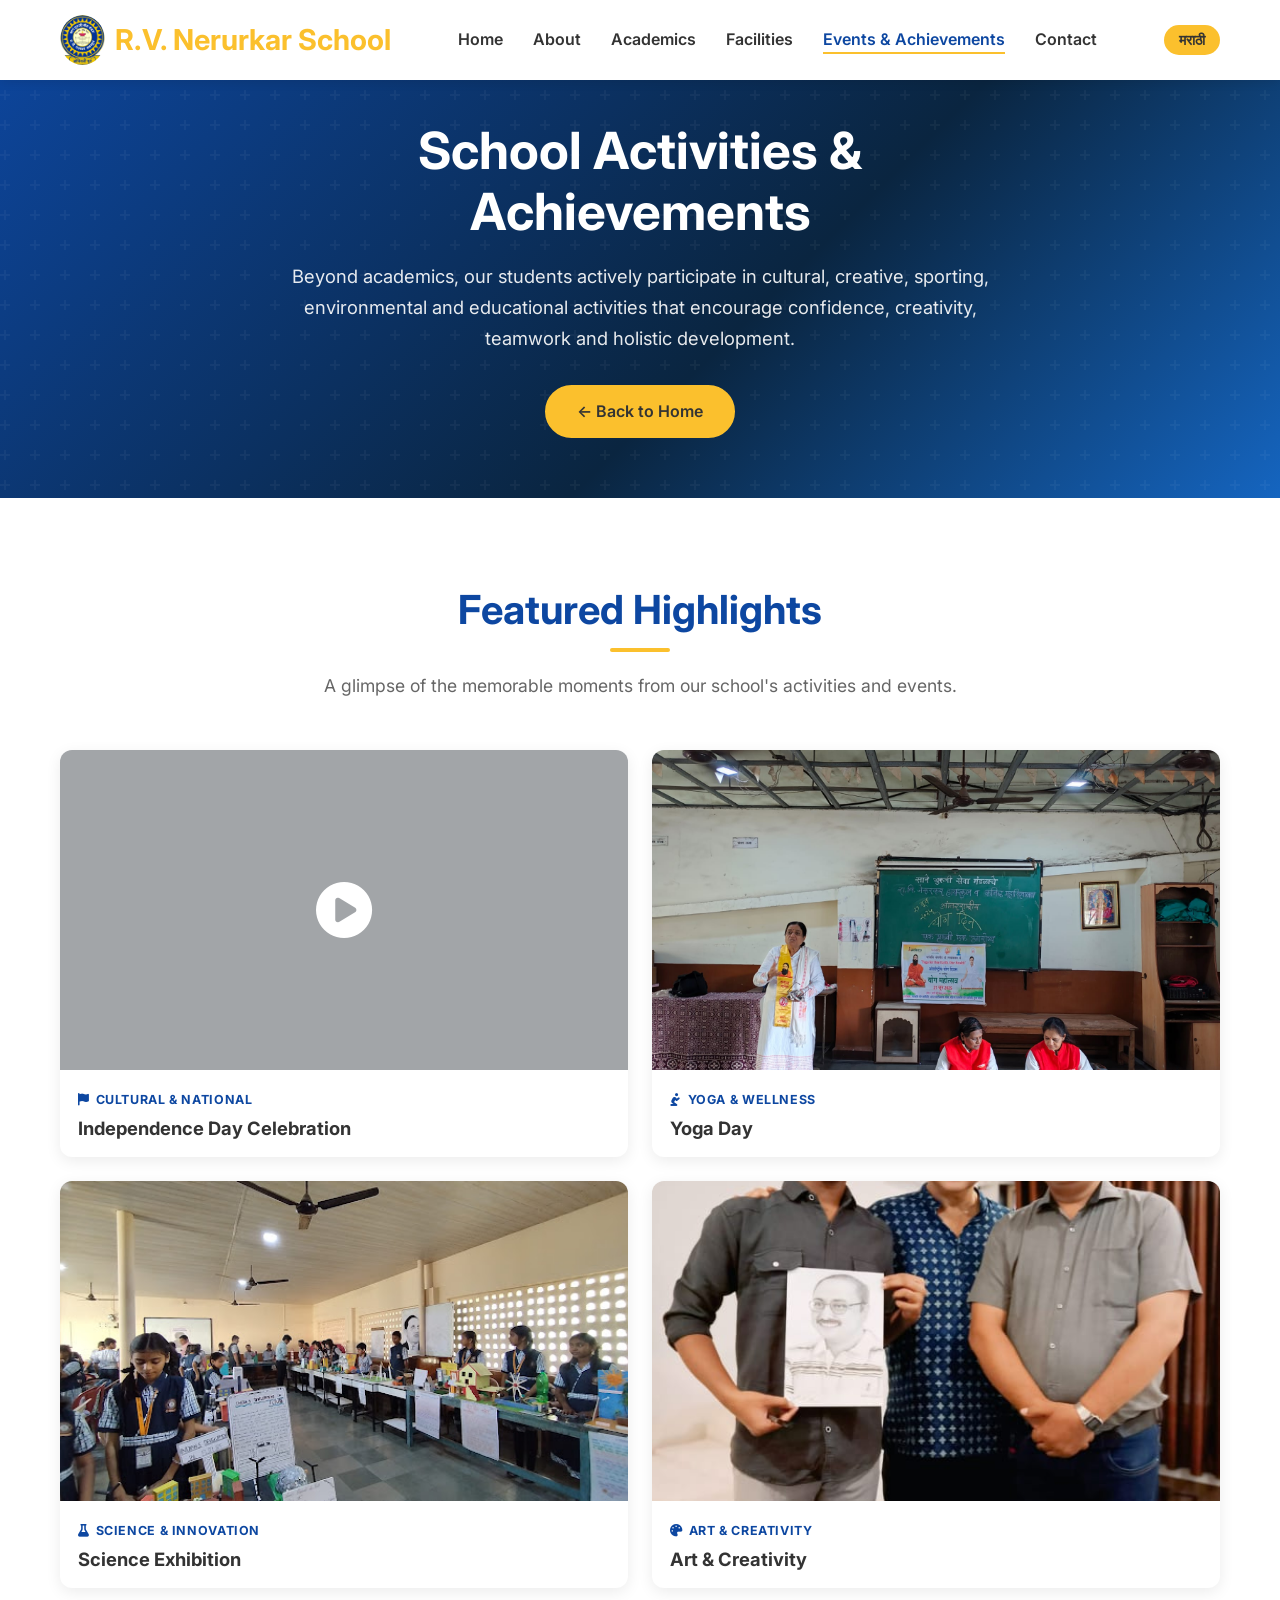
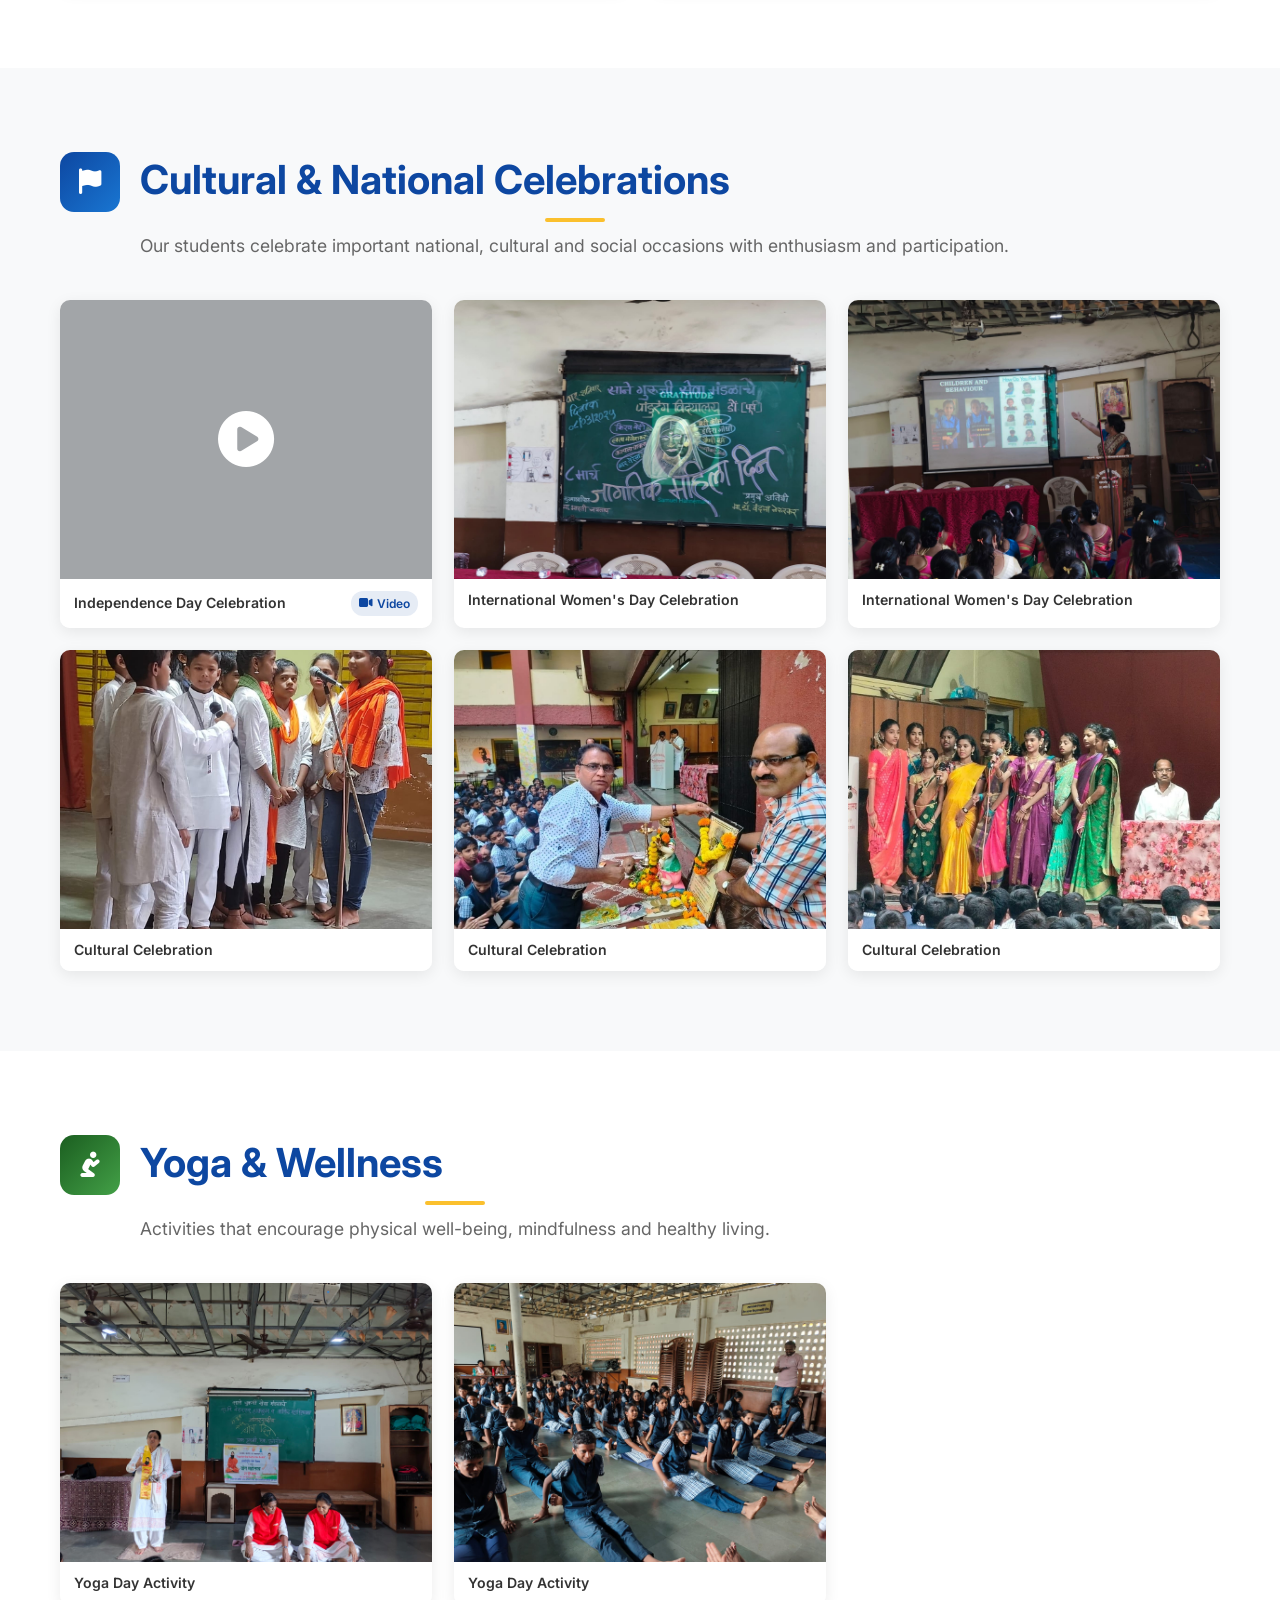
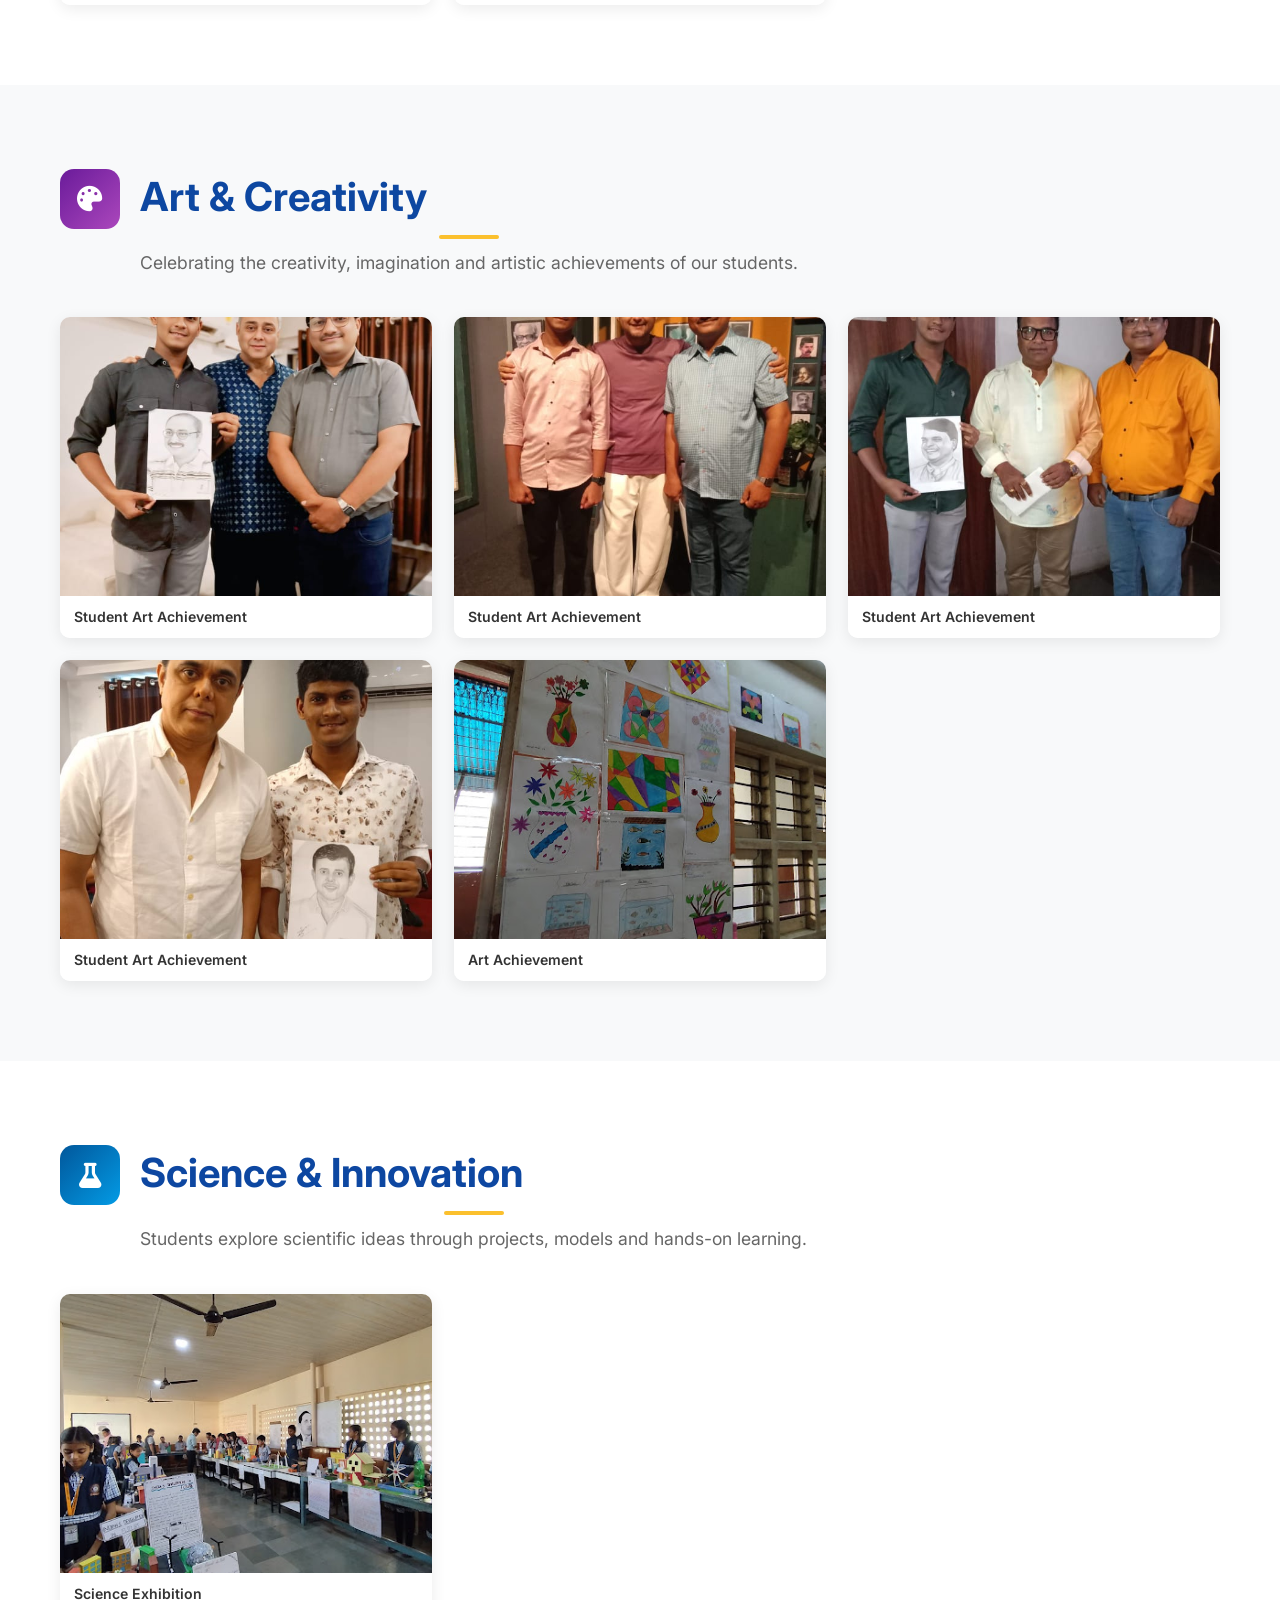
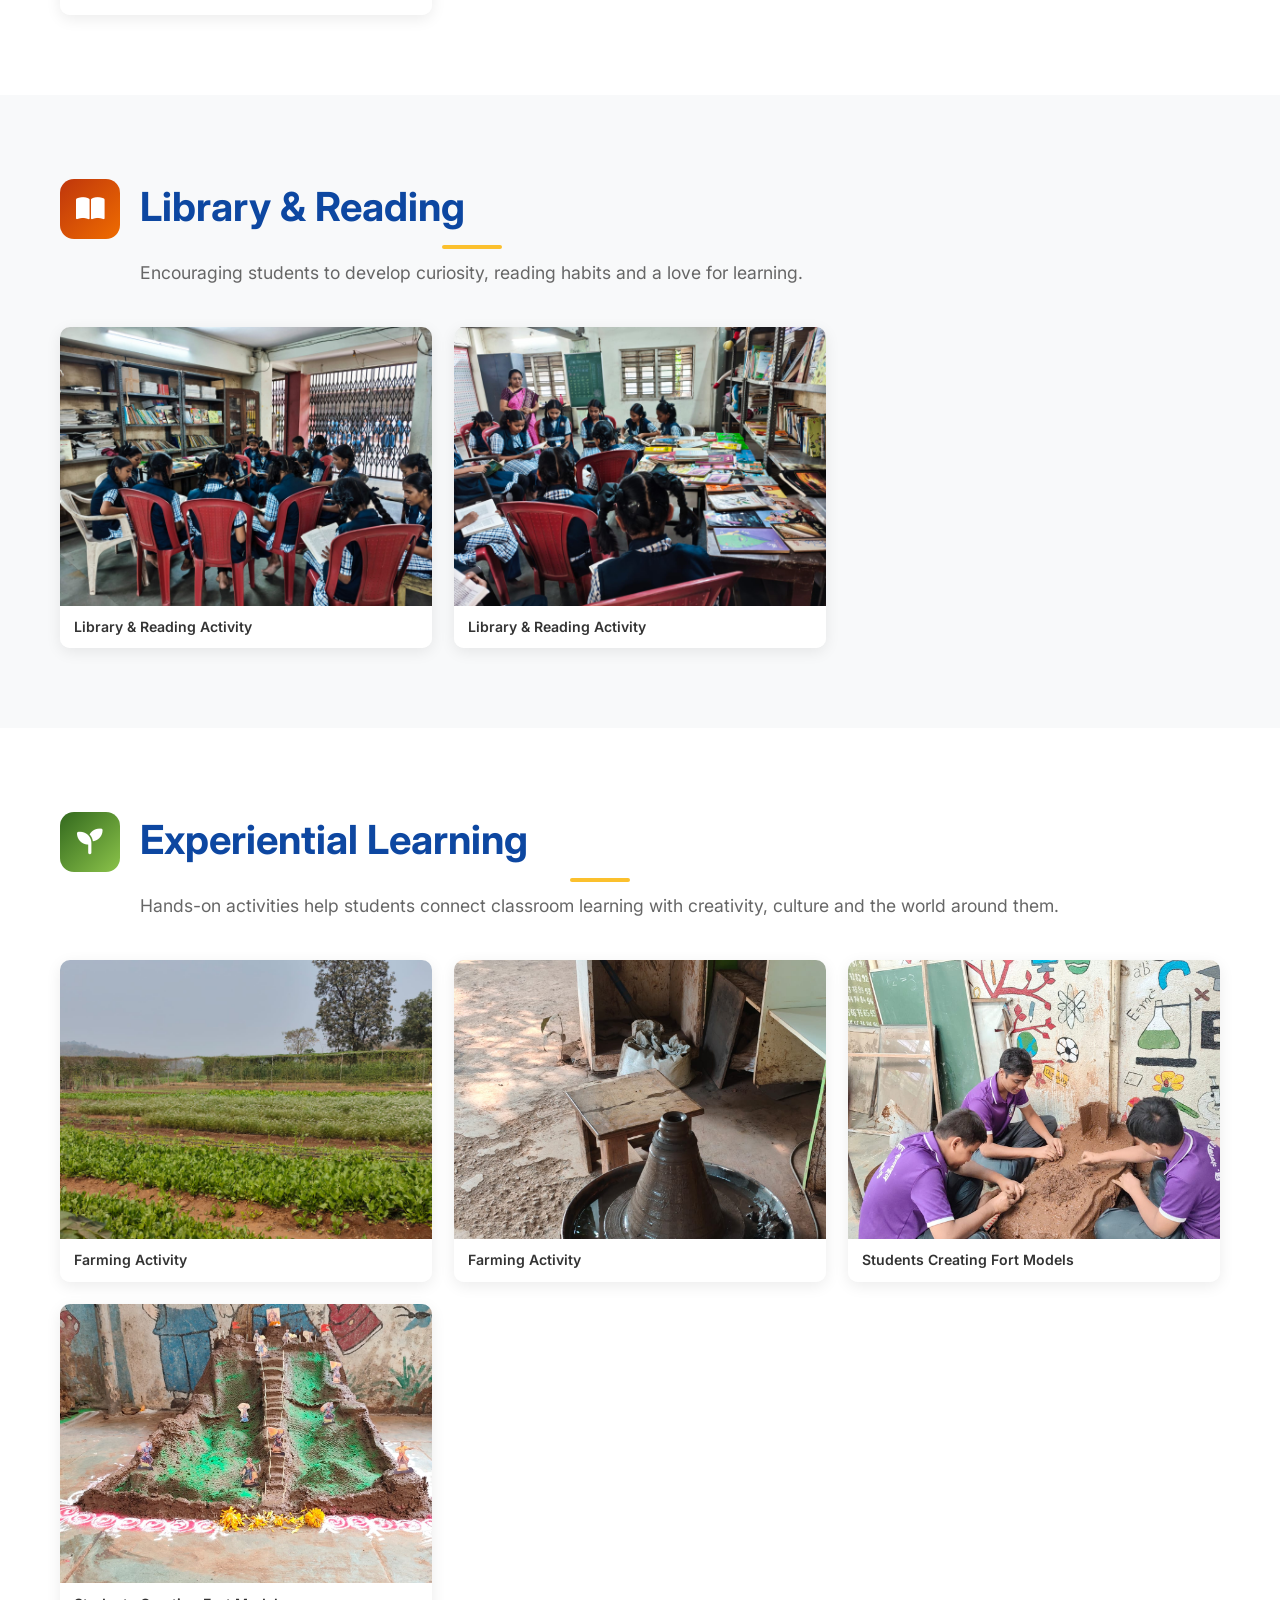
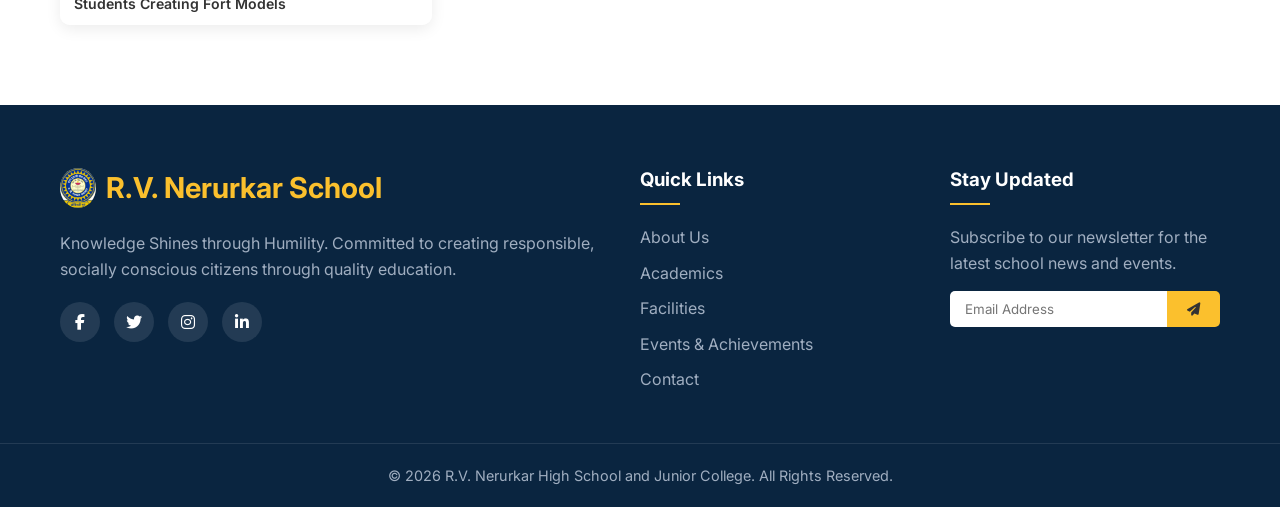
==== commit 387c3a40: "refactor: format HTML structure and add new facility image assets" ====
--- a/events-achievements.html
+++ b/events-achievements.html
@@ -25,12 +25,21 @@
             </a>
             <nav>
                 <ul class="nav-links">
-                    <li><a href="index.html" class="lang-text" data-en="Home" data-mr="&#2350;&#2369;&#2326;&#2346;&#2371;&#2359;&#2381;&#2336;">Home</a></li>
-                    <li><a href="index.html#about" class="lang-text" data-en="About" data-mr="&#2310;&#2350;&#2330;&#2381;&#2351;&#2366;&#2348;&#2342;&#2381;&#2342;&#2354;">About</a></li>
-                    <li><a href="index.html#courses" class="lang-text" data-en="Academics" data-mr="&#2358;&#2376;&#2325;&#2381;&#2359;&#2339;&#2367;&#2325;">Academics</a></li>
-                    <li><a href="index.html#facilities" class="lang-text" data-en="Facilities" data-mr="&#2360;&#2369;&#2357;&#2367;&#2343;&#2366;">Facilities</a></li>
-                    <li><a href="events-achievements.html" class="lang-text ea-nav-active" data-en="Events &amp; Achievements" data-mr="&#2325;&#2366;&#2352;&#2381;&#2351;&#2325;&#2381;&#2352;&#2350; &#2310;&#2339;&#2367; &#2357;&#2367;&#2342;&#2381;&#2351;&#2366;&#2352;&#2381;&#2341;&#2368; &#2351;&#2358;">Events &amp; Achievements</a></li>
-                    <li><a href="index.html#contact" class="lang-text" data-en="Contact" data-mr="&#2360;&#2306;&#2346;&#2352;&#2381;&#2325;">Contact</a></li>
+                    <li><a href="index.html" class="lang-text" data-en="Home"
+                            data-mr="&#2350;&#2369;&#2326;&#2346;&#2371;&#2359;&#2381;&#2336;">Home</a></li>
+                    <li><a href="index.html#about" class="lang-text" data-en="About"
+                            data-mr="&#2310;&#2350;&#2330;&#2381;&#2351;&#2366;&#2348;&#2342;&#2381;&#2342;&#2354;">About</a>
+                    </li>
+                    <li><a href="index.html#courses" class="lang-text" data-en="Academics"
+                            data-mr="&#2358;&#2376;&#2325;&#2381;&#2359;&#2339;&#2367;&#2325;">Academics</a></li>
+                    <li><a href="index.html#facilities" class="lang-text" data-en="Facilities"
+                            data-mr="&#2360;&#2369;&#2357;&#2367;&#2343;&#2366;">Facilities</a></li>
+                    <li><a href="events-achievements.html" class="lang-text ea-nav-active"
+                            data-en="Events &amp; Achievements"
+                            data-mr="&#2325;&#2366;&#2352;&#2381;&#2351;&#2325;&#2381;&#2352;&#2350; &#2310;&#2339;&#2367; &#2357;&#2367;&#2342;&#2381;&#2351;&#2366;&#2352;&#2381;&#2341;&#2368; &#2351;&#2358;">Events
+                            &amp; Achievements</a></li>
+                    <li><a href="index.html#contact" class="lang-text" data-en="Contact"
+                            data-mr="&#2360;&#2306;&#2346;&#2352;&#2381;&#2325;">Contact</a></li>
                 </ul>
             </nav>
             <div class="header-actions">
@@ -44,13 +53,17 @@
     <section id="ea-hero">
         <div class="ea-hero-overlay"></div>
         <div class="ea-hero-content">
-            <h1 class="lang-text" data-en="School Activities &amp; Achievements" data-mr="&#2358;&#2366;&#2354;&#2375;&#2351; &#2313;&#2346;&#2325;&#2381;&#2352;&#2350; &#2310;&#2339;&#2367; &#2351;&#2358;">
+            <h1 class="lang-text" data-en="School Activities &amp; Achievements"
+                data-mr="&#2358;&#2366;&#2354;&#2375;&#2351; &#2313;&#2346;&#2325;&#2381;&#2352;&#2350; &#2310;&#2339;&#2367; &#2351;&#2358;">
                 School Activities &amp; Achievements</h1>
             <p class="lang-text"
                 data-en="Beyond academics, our students actively participate in cultural, creative, sporting, environmental and educational activities that encourage confidence, creativity, teamwork and holistic development."
                 data-mr="&#2309;&#2349;&#2381;&#2351;&#2366;&#2360;&#2366;&#2357;&#2381;&#2351;&#2340;&#2367;&#2352;&#2367;&#2325;&#2381;&#2340;, &#2310;&#2350;&#2330;&#2375; &#2357;&#2367;&#2342;&#2381;&#2351;&#2366;&#2352;&#2381;&#2341;&#2368; &#2360;&#2366;&#2306;&#2360;&#2381;&#2325;&#2371;&#2340;&#2367;&#2325;, &#2360;&#2352;&#2381;&#2332;&#2344;&#2358;&#2368;&#2354;, &#2325;&#2381;&#2352;&#2368;&#2337;&#2366;, &#2346;&#2352;&#2381;&#2351;&#2366;&#2357;&#2352;&#2339;&#2368;&#2351; &#2310;&#2339;&#2367; &#2358;&#2376;&#2325;&#2381;&#2359;&#2339;&#2367;&#2325; &#2313;&#2346;&#2325;&#2381;&#2352;&#2350;&#2366;&#2306;&#2350;&#2343;&#2381;&#2351;&#2375; &#2360;&#2325;&#2381;&#2352;&#2367;&#2351;&#2346;&#2339;&#2375; &#2360;&#2361;&#2349;&#2366;&#2327;&#2368; &#2361;&#2379;&#2340;&#2366;&#2340;.">
-                Beyond academics, our students actively participate in cultural, creative, sporting, environmental and educational activities that encourage confidence, creativity, teamwork and holistic development.</p>
-            <a href="index.html" class="btn btn-secondary lang-text" data-en="&#8592; Back to Home" data-mr="&#8592; &#2350;&#2369;&#2326;&#2381;&#2351;&#2346;&#2371;&#2359;&#2381;&#2336;&#2366;&#2357;&#2352; &#2346;&#2352;&#2340;">&#8592; Back to Home</a>
+                Beyond academics, our students actively participate in cultural, creative, sporting, environmental and
+                educational activities that encourage confidence, creativity, teamwork and holistic development.</p>
+            <a href="index.html" class="btn btn-secondary lang-text" data-en="&#8592; Back to Home"
+                data-mr="&#8592; &#2350;&#2369;&#2326;&#2381;&#2351;&#2346;&#2371;&#2359;&#2381;&#2336;&#2366;&#2357;&#2352; &#2346;&#2352;&#2340;">&#8592;
+                Back to Home</a>
         </div>
     </section>
 
@@ -58,7 +71,8 @@
     <section class="section-padding ea-section" id="featured-activities">
         <div class="container">
             <div class="text-center animate-on-scroll" style="margin-bottom:50px;">
-                <h2 class="section-title lang-text" data-en="Featured Highlights" data-mr="&#2357;&#2367;&#2358;&#2375;&#2359; &#2325;&#2381;&#2359;&#2339;">Featured Highlights</h2>
+                <h2 class="section-title lang-text" data-en="Featured Highlights"
+                    data-mr="&#2357;&#2367;&#2358;&#2375;&#2359; &#2325;&#2381;&#2359;&#2339;">Featured Highlights</h2>
                 <p class="section-subtitle lang-text"
                     data-en="A glimpse of the memorable moments from our school's activities and events."
                     data-mr="&#2310;&#2350;&#2330;&#2381;&#2351;&#2366; &#2358;&#2366;&#2353;&#2375;&#2330;&#2381;&#2351;&#2366; &#2313;&#2346;&#2325;&#2381;&#2352;&#2350; &#2310;&#2339;&#2367; &#2325;&#2366;&#2352;&#2381;&#2351;&#2325;&#2381;&#2352;&#2350;&#2366;&#2306;&#2350;&#2343;&#2381;&#2351;&#2375;&#2354; &#2360;&#2306;&#2360;&#2381;&#2350;&#2352;&#2339;&#2368;&#2351; &#2325;&#2381;&#2359;&#2339;&#2366;&#2306;&#2330;&#2368; &#2333;&#2354;&#2325;.">
@@ -69,69 +83,85 @@
                 <!-- Independence Day Video -->
                 <div class="ea-featured-card ea-featured-card--video animate-on-scroll fade-up">
                     <div class="ea-featured-thumb ea-video-thumb"
-                         onclick="openVideoModal('images/Events/independence-day-celebration-01.mp4','Independence Day Celebration')"
-                         role="button" tabindex="0" aria-label="Play Independence Day Celebration video">
-                        <video class="ea-thumb-video" src="images/Events/independence-day-celebration-01.mp4" muted preload="metadata" aria-hidden="true"></video>
+                        onclick="openVideoModal('images/Events/independence-day-celebration-01.mp4','Independence Day Celebration')"
+                        role="button" tabindex="0" aria-label="Play Independence Day Celebration video">
+                        <video class="ea-thumb-video" src="images/Events/independence-day-celebration-01.mp4" muted
+                            preload="metadata" aria-hidden="true"></video>
                         <div class="ea-video-play-btn" aria-hidden="true"><i class="fa-solid fa-circle-play"></i></div>
                     </div>
                     <div class="ea-featured-label">
                         <span class="ea-cat-tag"><i class="fa-solid fa-flag"></i> Cultural &amp; National</span>
-                        <h3 class="lang-text" data-en="Independence Day Celebration" data-mr="&#2360;&#2381;&#2357;&#2366;&#2340;&#2306;&#2340;&#2381;&#2352;&#2381;&#2351; &#2342;&#2367;&#2344; &#2360;&#2366;&#2332;&#2352;&#2366;">Independence Day Celebration</h3>
+                        <h3 class="lang-text" data-en="Independence Day Celebration"
+                            data-mr="&#2360;&#2381;&#2357;&#2366;&#2340;&#2306;&#2340;&#2381;&#2352;&#2381;&#2351; &#2342;&#2367;&#2344; &#2360;&#2366;&#2332;&#2352;&#2366;">
+                            Independence Day Celebration</h3>
                     </div>
                 </div>
 
                 <!-- Yoga Day -->
                 <div class="ea-featured-card animate-on-scroll fade-up" style="transition-delay:0.1s"
-                     onclick="openLightboxGroup('f-yoga',0)" role="button" tabindex="0">
+                    onclick="openLightboxGroup('f-yoga',0)" role="button" tabindex="0">
                     <div class="ea-featured-thumb">
                         <img src="images/activities/yoga-day-school-activity-01.jpg"
-                             alt="Students participating in Yoga Day activities at school" loading="lazy">
+                            alt="Students participating in Yoga Day activities at school" loading="lazy">
                         <div class="ea-photo-overlay"><i class="fa-solid fa-magnifying-glass-plus"></i></div>
                     </div>
                     <div class="ea-featured-label">
                         <span class="ea-cat-tag"><i class="fa-solid fa-person-praying"></i> Yoga &amp; Wellness</span>
-                        <h3 class="lang-text" data-en="Yoga Day" data-mr="&#2351;&#2379;&#2327; &#2342;&#2367;&#2344;">Yoga Day</h3>
+                        <h3 class="lang-text" data-en="Yoga Day" data-mr="&#2351;&#2379;&#2327; &#2342;&#2367;&#2344;">
+                            Yoga Day</h3>
                     </div>
                 </div>
 
                 <!-- Science Exhibition -->
                 <div class="ea-featured-card animate-on-scroll fade-up" style="transition-delay:0.2s"
-                     onclick="openLightboxGroup('f-sci',0)" role="button" tabindex="0">
+                    onclick="openLightboxGroup('f-sci',0)" role="button" tabindex="0">
                     <div class="ea-featured-thumb">
                         <img src="images/Events/school-science-exhibition-01.jpg"
-                             alt="Students presenting projects at the school science exhibition" loading="lazy">
+                            alt="Students presenting projects at the school science exhibition" loading="lazy">
                         <div class="ea-photo-overlay"><i class="fa-solid fa-magnifying-glass-plus"></i></div>
                     </div>
                     <div class="ea-featured-label">
                         <span class="ea-cat-tag"><i class="fa-solid fa-flask"></i> Science &amp; Innovation</span>
-                        <h3 class="lang-text" data-en="Science Exhibition" data-mr="&#2357;&#2367;&#2332;&#2381;&#2334;&#2366;&#2344; &#2346;&#2381;&#2352;&#2342;&#2352;&#2381;&#2358;&#2344;&#2368;">Science Exhibition</h3>
+                        <h3 class="lang-text" data-en="Science Exhibition"
+                            data-mr="&#2357;&#2367;&#2332;&#2381;&#2334;&#2366;&#2344; &#2346;&#2381;&#2352;&#2342;&#2352;&#2381;&#2358;&#2344;&#2368;">
+                            Science Exhibition</h3>
                     </div>
                 </div>
 
                 <!-- Art & Creativity -->
                 <div class="ea-featured-card animate-on-scroll fade-up" style="transition-delay:0.3s"
-                     onclick="openLightboxGroup('f-art',0)" role="button" tabindex="0">
+                    onclick="openLightboxGroup('f-art',0)" role="button" tabindex="0">
                     <div class="ea-featured-thumb">
                         <img src="images/achievements/student-art-recognition-01.jpg"
-                             alt="Student art achievement displayed at school" loading="lazy">
+                            alt="Student art achievement displayed at school" loading="lazy">
                         <div class="ea-photo-overlay"><i class="fa-solid fa-magnifying-glass-plus"></i></div>
                     </div>
                     <div class="ea-featured-label">
                         <span class="ea-cat-tag"><i class="fa-solid fa-palette"></i> Art &amp; Creativity</span>
-                        <h3 class="lang-text" data-en="Art &amp; Creativity" data-mr="&#2325;&#2354;&#2366; &#2310;&#2339;&#2367; &#2360;&#2352;&#2381;&#2332;&#2344;&#2358;&#2368;&#2354;&#2340;&#2366;">Art &amp; Creativity</h3>
+                        <h3 class="lang-text" data-en="Art &amp; Creativity"
+                            data-mr="&#2325;&#2354;&#2366; &#2310;&#2339;&#2367; &#2360;&#2352;&#2381;&#2332;&#2344;&#2358;&#2368;&#2354;&#2340;&#2366;">
+                            Art &amp; Creativity</h3>
                     </div>
                 </div>
 
             </div>
             <!-- Lightbox pools for featured cards -->
             <div style="display:none;">
-                <div data-gallery="f-yoga" data-index="0" data-src="images/activities/yoga-day-school-activity-01.jpg" data-alt="Students participating in Yoga Day activities at school" class="ea-lightbox-pool"></div>
-                <div data-gallery="f-yoga" data-index="1" data-src="images/activities/yoga-day-school-activity-02.jpg" data-alt="Students in Yoga Day activity at school" class="ea-lightbox-pool"></div>
-                <div data-gallery="f-sci" data-index="0" data-src="images/Events/school-science-exhibition-01.jpg" data-alt="Students presenting projects at the school science exhibition" class="ea-lightbox-pool"></div>
-                <div data-gallery="f-art" data-index="0" data-src="images/achievements/student-art-recognition-01.jpg" data-alt="Student art achievement displayed at school" class="ea-lightbox-pool"></div>
-                <div data-gallery="f-art" data-index="1" data-src="images/achievements/student-art-recognition-02.jpg" data-alt="Student art achievement displayed at school" class="ea-lightbox-pool"></div>
-                <div data-gallery="f-art" data-index="2" data-src="images/achievements/student-art-recognition-03.jpg" data-alt="Student art achievement displayed at school" class="ea-lightbox-pool"></div>
-                <div data-gallery="f-art" data-index="3" data-src="images/achievements/student-art-recognition-04.jpg" data-alt="Student art achievement displayed at school" class="ea-lightbox-pool"></div>
+                <div data-gallery="f-yoga" data-index="0" data-src="images/activities/yoga-day-school-activity-01.jpg"
+                    data-alt="Students participating in Yoga Day activities at school" class="ea-lightbox-pool"></div>
+                <div data-gallery="f-yoga" data-index="1" data-src="images/activities/yoga-day-school-activity-02.jpg"
+                    data-alt="Students in Yoga Day activity at school" class="ea-lightbox-pool"></div>
+                <div data-gallery="f-sci" data-index="0" data-src="images/Events/school-science-exhibition-01.jpg"
+                    data-alt="Students presenting projects at the school science exhibition" class="ea-lightbox-pool">
+                </div>
+                <div data-gallery="f-art" data-index="0" data-src="images/achievements/student-art-recognition-01.jpg"
+                    data-alt="Student art achievement displayed at school" class="ea-lightbox-pool"></div>
+                <div data-gallery="f-art" data-index="1" data-src="images/achievements/student-art-recognition-02.jpg"
+                    data-alt="Student art achievement displayed at school" class="ea-lightbox-pool"></div>
+                <div data-gallery="f-art" data-index="2" data-src="images/achievements/student-art-recognition-03.jpg"
+                    data-alt="Student art achievement displayed at school" class="ea-lightbox-pool"></div>
+                <div data-gallery="f-art" data-index="3" data-src="images/achievements/student-art-recognition-04.jpg"
+                    data-alt="Student art achievement displayed at school" class="ea-lightbox-pool"></div>
             </div>
         </div>
     </section>
@@ -140,18 +170,27 @@
     <section class="section-padding ea-section bg-light" id="cat-cultural">
         <div class="container">
             <div class="ea-cat-header animate-on-scroll">
-                <div class="ea-cat-icon-wrap" style="background:linear-gradient(135deg,#0d47a1,#1976d2);"><i class="fa-solid fa-flag"></i></div>
+                <div class="ea-cat-icon-wrap" style="background:linear-gradient(135deg,#0d47a1,#1976d2);"><i
+                        class="fa-solid fa-flag"></i></div>
                 <div>
-                    <h2 class="section-title lang-text" style="text-align:left;display:block;" data-en="Cultural &amp; National Celebrations" data-mr="&#2360;&#2366;&#2306;&#2360;&#2381;&#2325;&#2371;&#2340;&#2367;&#2325; &#2310;&#2339;&#2367; &#2352;&#2366;&#2359;&#2381;&#2335;&#2381;&#2352;&#2368;&#2351; &#2360;&#2366;&#2332;&#2352;&#2375;">Cultural &amp; National Celebrations</h2>
-                    <p class="section-subtitle lang-text" style="margin-bottom:0;text-align:left;" data-en="Our students celebrate important national, cultural and social occasions with enthusiasm and participation." data-mr="&#2310;&#2350;&#2330;&#2375; &#2357;&#2367;&#2342;&#2381;&#2351;&#2366;&#2352;&#2381;&#2341;&#2368; &#2350;&#2361;&#2340;&#2381;&#2340;&#2381;&#2357;&#2366;&#2330;&#2381;&#2351;&#2366; &#2352;&#2366;&#2359;&#2381;&#2335;&#2381;&#2352;&#2368;&#2351;, &#2360;&#2366;&#2306;&#2360;&#2381;&#2325;&#2371;&#2340;&#2367;&#2325; &#2310;&#2339;&#2367; &#2360;&#2366;&#2350;&#2366;&#2332;&#2367;&#2325; &#2346;&#2381;&#2352;&#2360;&#2306;&#2327;&#2368; &#2313;&#2340;&#2381;&#2360;&#2366;&#2361;&#2366;&#2344;&#2375; &#2360;&#2361;&#2349;&#2366;&#2327;&#2368; &#2361;&#2379;&#2340;&#2366;&#2340;.">Our students celebrate important national, cultural and social occasions with enthusiasm and participation.</p>
+                    <h2 class="section-title lang-text" style="text-align:left;display:block;"
+                        data-en="Cultural &amp; National Celebrations"
+                        data-mr="&#2360;&#2366;&#2306;&#2360;&#2381;&#2325;&#2371;&#2340;&#2367;&#2325; &#2310;&#2339;&#2367; &#2352;&#2366;&#2359;&#2381;&#2335;&#2381;&#2352;&#2368;&#2351; &#2360;&#2366;&#2332;&#2352;&#2375;">
+                        Cultural &amp; National Celebrations</h2>
+                    <p class="section-subtitle lang-text" style="margin-bottom:0;text-align:left;"
+                        data-en="Our students celebrate important national, cultural and social occasions with enthusiasm and participation."
+                        data-mr="&#2310;&#2350;&#2330;&#2375; &#2357;&#2367;&#2342;&#2381;&#2351;&#2366;&#2352;&#2381;&#2341;&#2368; &#2350;&#2361;&#2340;&#2381;&#2340;&#2381;&#2357;&#2366;&#2330;&#2381;&#2351;&#2366; &#2352;&#2366;&#2359;&#2381;&#2335;&#2381;&#2352;&#2368;&#2351;, &#2360;&#2366;&#2306;&#2360;&#2381;&#2325;&#2371;&#2340;&#2367;&#2325; &#2310;&#2339;&#2367; &#2360;&#2366;&#2350;&#2366;&#2332;&#2367;&#2325; &#2346;&#2381;&#2352;&#2360;&#2306;&#2327;&#2368; &#2313;&#2340;&#2381;&#2360;&#2366;&#2361;&#2366;&#2344;&#2375; &#2360;&#2361;&#2349;&#2366;&#2327;&#2368; &#2361;&#2379;&#2340;&#2366;&#2340;.">
+                        Our students celebrate important national, cultural and social occasions with enthusiasm and
+                        participation.</p>
                 </div>
             </div>
             <div class="ea-gallery-grid">
                 <div class="ea-gallery-item ea-gallery-item--video animate-on-scroll fade-up"
-                     onclick="openVideoModal('images/Events/independence-day-celebration-01.mp4','Independence Day Celebration')"
-                     role="button" tabindex="0" aria-label="Play Independence Day Celebration video">
+                    onclick="openVideoModal('images/Events/independence-day-celebration-01.mp4','Independence Day Celebration')"
+                    role="button" tabindex="0" aria-label="Play Independence Day Celebration video">
                     <div class="ea-gallery-thumb ea-video-thumb">
-                        <video class="ea-thumb-video" src="images/Events/independence-day-celebration-01.mp4" muted preload="metadata" aria-hidden="true"></video>
+                        <video class="ea-thumb-video" src="images/Events/independence-day-celebration-01.mp4" muted
+                            preload="metadata" aria-hidden="true"></video>
                         <div class="ea-video-play-btn"><i class="fa-solid fa-circle-play"></i></div>
                     </div>
                     <div class="ea-gallery-caption">
@@ -159,24 +198,48 @@
                         <span class="ea-video-badge"><i class="fa-solid fa-video"></i> Video</span>
                     </div>
                 </div>
-                <div class="ea-gallery-item animate-on-scroll fade-up" style="transition-delay:.05s" data-gallery="cultural" data-index="0">
-                    <div class="ea-gallery-thumb"><img src="images/Events/international-womens-day-01.jpg" alt="Students participating in International Women's Day celebration at school" loading="lazy"><div class="ea-photo-overlay"><i class="fa-solid fa-magnifying-glass-plus"></i></div></div>
-                    <div class="ea-gallery-caption"><span class="ea-caption-text">International Women's Day Celebration</span></div>
-                </div>
-                <div class="ea-gallery-item animate-on-scroll fade-up" style="transition-delay:.10s" data-gallery="cultural" data-index="1">
-                    <div class="ea-gallery-thumb"><img src="images/Events/international-womens-day-02.jpg" alt="Students participating in International Women's Day celebration at school" loading="lazy"><div class="ea-photo-overlay"><i class="fa-solid fa-magnifying-glass-plus"></i></div></div>
-                    <div class="ea-gallery-caption"><span class="ea-caption-text">International Women's Day Celebration</span></div>
-                </div>
-                <div class="ea-gallery-item animate-on-scroll fade-up" style="transition-delay:.15s" data-gallery="cultural" data-index="2">
-                    <div class="ea-gallery-thumb"><img src="images/Events/cultural-celebration-school-01.jpg" alt="Students participating in a cultural celebration at school" loading="lazy"><div class="ea-photo-overlay"><i class="fa-solid fa-magnifying-glass-plus"></i></div></div>
+                <div class="ea-gallery-item animate-on-scroll fade-up" style="transition-delay:.05s"
+                    data-gallery="cultural" data-index="0">
+                    <div class="ea-gallery-thumb"><img src="images/Events/international-womens-day-01.jpg"
+                            alt="Students participating in International Women's Day celebration at school"
+                            loading="lazy">
+                        <div class="ea-photo-overlay"><i class="fa-solid fa-magnifying-glass-plus"></i></div>
+                    </div>
+                    <div class="ea-gallery-caption"><span class="ea-caption-text">International Women's Day
+                            Celebration</span></div>
+                </div>
+                <div class="ea-gallery-item animate-on-scroll fade-up" style="transition-delay:.10s"
+                    data-gallery="cultural" data-index="1">
+                    <div class="ea-gallery-thumb"><img src="images/Events/international-womens-day-02.jpg"
+                            alt="Students participating in International Women's Day celebration at school"
+                            loading="lazy">
+                        <div class="ea-photo-overlay"><i class="fa-solid fa-magnifying-glass-plus"></i></div>
+                    </div>
+                    <div class="ea-gallery-caption"><span class="ea-caption-text">International Women's Day
+                            Celebration</span></div>
+                </div>
+                <div class="ea-gallery-item animate-on-scroll fade-up" style="transition-delay:.15s"
+                    data-gallery="cultural" data-index="2">
+                    <div class="ea-gallery-thumb"><img src="images/Events/cultural-celebration-school-01.jpg"
+                            alt="Students participating in a cultural celebration at school" loading="lazy">
+                        <div class="ea-photo-overlay"><i class="fa-solid fa-magnifying-glass-plus"></i></div>
+                    </div>
                     <div class="ea-gallery-caption"><span class="ea-caption-text">Cultural Celebration</span></div>
                 </div>
-                <div class="ea-gallery-item animate-on-scroll fade-up" style="transition-delay:.20s" data-gallery="cultural" data-index="3">
-                    <div class="ea-gallery-thumb"><img src="images/Events/cultural-celebration-school-02.jpg" alt="Students participating in a cultural celebration at school" loading="lazy"><div class="ea-photo-overlay"><i class="fa-solid fa-magnifying-glass-plus"></i></div></div>
+                <div class="ea-gallery-item animate-on-scroll fade-up" style="transition-delay:.20s"
+                    data-gallery="cultural" data-index="3">
+                    <div class="ea-gallery-thumb"><img src="images/Events/cultural-celebration-school-02.jpg"
+                            alt="Students participating in a cultural celebration at school" loading="lazy">
+                        <div class="ea-photo-overlay"><i class="fa-solid fa-magnifying-glass-plus"></i></div>
+                    </div>
                     <div class="ea-gallery-caption"><span class="ea-caption-text">Cultural Celebration</span></div>
                 </div>
-                <div class="ea-gallery-item animate-on-scroll fade-up" style="transition-delay:.25s" data-gallery="cultural" data-index="4">
-                    <div class="ea-gallery-thumb"><img src="images/Events/cultural-celebration-school-03.jpg" alt="Students participating in a cultural celebration at school" loading="lazy"><div class="ea-photo-overlay"><i class="fa-solid fa-magnifying-glass-plus"></i></div></div>
+                <div class="ea-gallery-item animate-on-scroll fade-up" style="transition-delay:.25s"
+                    data-gallery="cultural" data-index="4">
+                    <div class="ea-gallery-thumb"><img src="images/Events/cultural-celebration-school-03.jpg"
+                            alt="Students participating in a cultural celebration at school" loading="lazy">
+                        <div class="ea-photo-overlay"><i class="fa-solid fa-magnifying-glass-plus"></i></div>
+                    </div>
                     <div class="ea-gallery-caption"><span class="ea-caption-text">Cultural Celebration</span></div>
                 </div>
             </div>
@@ -187,19 +250,33 @@
     <section class="section-padding ea-section" id="cat-yoga">
         <div class="container">
             <div class="ea-cat-header animate-on-scroll">
-                <div class="ea-cat-icon-wrap" style="background:linear-gradient(135deg,#1b5e20,#43a047);"><i class="fa-solid fa-person-praying"></i></div>
+                <div class="ea-cat-icon-wrap" style="background:linear-gradient(135deg,#1b5e20,#43a047);"><i
+                        class="fa-solid fa-person-praying"></i></div>
                 <div>
-                    <h2 class="section-title lang-text" style="text-align:left;display:block;" data-en="Yoga &amp; Wellness" data-mr="&#2351;&#2379;&#2327; &#2310;&#2339;&#2367; &#2310;&#2352;&#2379;&#2327;&#2381;&#2351;">Yoga &amp; Wellness</h2>
-                    <p class="section-subtitle lang-text" style="margin-bottom:0;text-align:left;" data-en="Activities that encourage physical well-being, mindfulness and healthy living." data-mr="&#2358;&#2366;&#2352;&#2368;&#2352;&#2367;&#2325; &#2310;&#2352;&#2379;&#2327;&#2381;&#2351;, &#2360;&#2332;&#2327;&#2340;&#2366; &#2310;&#2339;&#2367; &#2344;&#2367;&#2352;&#2379;&#2327;&#2368; &#2332;&#2368;&#2357;&#2344;&#2366;&#2354;&#2366; &#2346;&#2381;&#2352;&#2379;&#2340;&#2381;&#2360;&#2366;&#2361;&#2344; &#2342;&#2375;&#2339;&#2366;&#2352;&#2375; &#2313;&#2346;&#2325;&#2381;&#2352;&#2350;.">Activities that encourage physical well-being, mindfulness and healthy living.</p>
+                    <h2 class="section-title lang-text" style="text-align:left;display:block;"
+                        data-en="Yoga &amp; Wellness"
+                        data-mr="&#2351;&#2379;&#2327; &#2310;&#2339;&#2367; &#2310;&#2352;&#2379;&#2327;&#2381;&#2351;">
+                        Yoga &amp; Wellness</h2>
+                    <p class="section-subtitle lang-text" style="margin-bottom:0;text-align:left;"
+                        data-en="Activities that encourage physical well-being, mindfulness and healthy living."
+                        data-mr="&#2358;&#2366;&#2352;&#2368;&#2352;&#2367;&#2325; &#2310;&#2352;&#2379;&#2327;&#2381;&#2351;, &#2360;&#2332;&#2327;&#2340;&#2366; &#2310;&#2339;&#2367; &#2344;&#2367;&#2352;&#2379;&#2327;&#2368; &#2332;&#2368;&#2357;&#2344;&#2366;&#2354;&#2366; &#2346;&#2381;&#2352;&#2379;&#2340;&#2381;&#2360;&#2366;&#2361;&#2344; &#2342;&#2375;&#2339;&#2366;&#2352;&#2375; &#2313;&#2346;&#2325;&#2381;&#2352;&#2350;.">
+                        Activities that encourage physical well-being, mindfulness and healthy living.</p>
                 </div>
             </div>
             <div class="ea-gallery-grid">
                 <div class="ea-gallery-item animate-on-scroll fade-up" data-gallery="yoga" data-index="0">
-                    <div class="ea-gallery-thumb"><img src="images/activities/yoga-day-school-activity-01.jpg" alt="Students participating in Yoga Day activities at school" loading="lazy"><div class="ea-photo-overlay"><i class="fa-solid fa-magnifying-glass-plus"></i></div></div>
+                    <div class="ea-gallery-thumb"><img src="images/activities/yoga-day-school-activity-01.jpg"
+                            alt="Students participating in Yoga Day activities at school" loading="lazy">
+                        <div class="ea-photo-overlay"><i class="fa-solid fa-magnifying-glass-plus"></i></div>
+                    </div>
                     <div class="ea-gallery-caption"><span class="ea-caption-text">Yoga Day Activity</span></div>
                 </div>
-                <div class="ea-gallery-item animate-on-scroll fade-up" style="transition-delay:.1s" data-gallery="yoga" data-index="1">
-                    <div class="ea-gallery-thumb"><img src="images/activities/yoga-day-school-activity-02.jpg" alt="Students participating in Yoga Day activities at school" loading="lazy"><div class="ea-photo-overlay"><i class="fa-solid fa-magnifying-glass-plus"></i></div></div>
+                <div class="ea-gallery-item animate-on-scroll fade-up" style="transition-delay:.1s" data-gallery="yoga"
+                    data-index="1">
+                    <div class="ea-gallery-thumb"><img src="images/activities/yoga-day-school-activity-02.jpg"
+                            alt="Students participating in Yoga Day activities at school" loading="lazy">
+                        <div class="ea-photo-overlay"><i class="fa-solid fa-magnifying-glass-plus"></i></div>
+                    </div>
                     <div class="ea-gallery-caption"><span class="ea-caption-text">Yoga Day Activity</span></div>
                 </div>
             </div>
@@ -210,31 +287,57 @@
     <section class="section-padding ea-section bg-light" id="cat-art">
         <div class="container">
             <div class="ea-cat-header animate-on-scroll">
-                <div class="ea-cat-icon-wrap" style="background:linear-gradient(135deg,#6a1b9a,#ab47bc);"><i class="fa-solid fa-palette"></i></div>
+                <div class="ea-cat-icon-wrap" style="background:linear-gradient(135deg,#6a1b9a,#ab47bc);"><i
+                        class="fa-solid fa-palette"></i></div>
                 <div>
-                    <h2 class="section-title lang-text" style="text-align:left;display:block;" data-en="Art &amp; Creativity" data-mr="&#2325;&#2354;&#2366; &#2310;&#2339;&#2367; &#2360;&#2352;&#2381;&#2332;&#2344;&#2358;&#2368;&#2354;&#2340;&#2366;">Art &amp; Creativity</h2>
-                    <p class="section-subtitle lang-text" style="margin-bottom:0;text-align:left;" data-en="Celebrating the creativity, imagination and artistic achievements of our students." data-mr="&#2310;&#2350;&#2330;&#2381;&#2351;&#2366; &#2357;&#2367;&#2342;&#2381;&#2351;&#2366;&#2352;&#2381;&#2341;&#2381;&#2351;&#2366;&#2306;&#2330;&#2381;&#2351;&#2366; &#2360;&#2352;&#2381;&#2332;&#2344;&#2358;&#2368;&#2354;&#2340;&#2366;, &#2325;&#2354;&#2381;&#2346;&#2344;&#2366;&#2358;&#2325;&#2381;&#2340;&#2368; &#2310;&#2339;&#2367; &#2325;&#2354;&#2366;&#2340;&#2381;&#2350;&#2325; &#2351;&#2358;&#2366;&#2330;&#2366; &#2360;&#2340;&#2381;&#2325;&#2366;&#2352;.">Celebrating the creativity, imagination and artistic achievements of our students.</p>
+                    <h2 class="section-title lang-text" style="text-align:left;display:block;"
+                        data-en="Art &amp; Creativity"
+                        data-mr="&#2325;&#2354;&#2366; &#2310;&#2339;&#2367; &#2360;&#2352;&#2381;&#2332;&#2344;&#2358;&#2368;&#2354;&#2340;&#2366;">
+                        Art &amp; Creativity</h2>
+                    <p class="section-subtitle lang-text" style="margin-bottom:0;text-align:left;"
+                        data-en="Celebrating the creativity, imagination and artistic achievements of our students."
+                        data-mr="&#2310;&#2350;&#2330;&#2381;&#2351;&#2366; &#2357;&#2367;&#2342;&#2381;&#2351;&#2366;&#2352;&#2381;&#2341;&#2381;&#2351;&#2366;&#2306;&#2330;&#2381;&#2351;&#2366; &#2360;&#2352;&#2381;&#2332;&#2344;&#2358;&#2368;&#2354;&#2340;&#2366;, &#2325;&#2354;&#2381;&#2346;&#2344;&#2366;&#2358;&#2325;&#2381;&#2340;&#2368; &#2310;&#2339;&#2367; &#2325;&#2354;&#2366;&#2340;&#2381;&#2350;&#2325; &#2351;&#2358;&#2366;&#2330;&#2366; &#2360;&#2340;&#2381;&#2325;&#2366;&#2352;.">
+                        Celebrating the creativity, imagination and artistic achievements of our students.</p>
                 </div>
             </div>
             <div class="ea-gallery-grid">
                 <div class="ea-gallery-item animate-on-scroll fade-up" data-gallery="art" data-index="0">
-                    <div class="ea-gallery-thumb"><img src="images/achievements/student-art-recognition-01.jpg" alt="Student art achievement displayed at school" loading="lazy"><div class="ea-photo-overlay"><i class="fa-solid fa-magnifying-glass-plus"></i></div></div>
+                    <div class="ea-gallery-thumb"><img src="images/achievements/student-art-recognition-01.jpg"
+                            alt="Student art achievement displayed at school" loading="lazy">
+                        <div class="ea-photo-overlay"><i class="fa-solid fa-magnifying-glass-plus"></i></div>
+                    </div>
                     <div class="ea-gallery-caption"><span class="ea-caption-text">Student Art Achievement</span></div>
                 </div>
-                <div class="ea-gallery-item animate-on-scroll fade-up" style="transition-delay:.05s" data-gallery="art" data-index="1">
-                    <div class="ea-gallery-thumb"><img src="images/achievements/student-art-recognition-02.jpg" alt="Student art achievement displayed at school" loading="lazy"><div class="ea-photo-overlay"><i class="fa-solid fa-magnifying-glass-plus"></i></div></div>
+                <div class="ea-gallery-item animate-on-scroll fade-up" style="transition-delay:.05s" data-gallery="art"
+                    data-index="1">
+                    <div class="ea-gallery-thumb"><img src="images/achievements/student-art-recognition-02.jpg"
+                            alt="Student art achievement displayed at school" loading="lazy">
+                        <div class="ea-photo-overlay"><i class="fa-solid fa-magnifying-glass-plus"></i></div>
+                    </div>
                     <div class="ea-gallery-caption"><span class="ea-caption-text">Student Art Achievement</span></div>
                 </div>
-                <div class="ea-gallery-item animate-on-scroll fade-up" style="transition-delay:.10s" data-gallery="art" data-index="2">
-                    <div class="ea-gallery-thumb"><img src="images/achievements/student-art-recognition-03.jpg" alt="Student art achievement displayed at school" loading="lazy"><div class="ea-photo-overlay"><i class="fa-solid fa-magnifying-glass-plus"></i></div></div>
+                <div class="ea-gallery-item animate-on-scroll fade-up" style="transition-delay:.10s" data-gallery="art"
+                    data-index="2">
+                    <div class="ea-gallery-thumb"><img src="images/achievements/student-art-recognition-03.jpg"
+                            alt="Student art achievement displayed at school" loading="lazy">
+                        <div class="ea-photo-overlay"><i class="fa-solid fa-magnifying-glass-plus"></i></div>
+                    </div>
                     <div class="ea-gallery-caption"><span class="ea-caption-text">Student Art Achievement</span></div>
                 </div>
-                <div class="ea-gallery-item animate-on-scroll fade-up" style="transition-delay:.15s" data-gallery="art" data-index="3">
-                    <div class="ea-gallery-thumb"><img src="images/achievements/student-art-recognition-04.jpg" alt="Student art achievement displayed at school" loading="lazy"><div class="ea-photo-overlay"><i class="fa-solid fa-magnifying-glass-plus"></i></div></div>
+                <div class="ea-gallery-item animate-on-scroll fade-up" style="transition-delay:.15s" data-gallery="art"
+                    data-index="3">
+                    <div class="ea-gallery-thumb"><img src="images/achievements/student-art-recognition-04.jpg"
+                            alt="Student art achievement displayed at school" loading="lazy">
+                        <div class="ea-photo-overlay"><i class="fa-solid fa-magnifying-glass-plus"></i></div>
+                    </div>
                     <div class="ea-gallery-caption"><span class="ea-caption-text">Student Art Achievement</span></div>
                 </div>
-                <div class="ea-gallery-item animate-on-scroll fade-up" style="transition-delay:.20s" data-gallery="art" data-index="4">
-                    <div class="ea-gallery-thumb"><img src="images/activities/art-portrait-02.jpg" alt="Student art portrait displayed at school" loading="lazy"><div class="ea-photo-overlay"><i class="fa-solid fa-magnifying-glass-plus"></i></div></div>
+                <div class="ea-gallery-item animate-on-scroll fade-up" style="transition-delay:.20s" data-gallery="art"
+                    data-index="4">
+                    <div class="ea-gallery-thumb"><img src="images/activities/art-portrait-02.jpg"
+                            alt="Student art portrait displayed at school" loading="lazy">
+                        <div class="ea-photo-overlay"><i class="fa-solid fa-magnifying-glass-plus"></i></div>
+                    </div>
                     <div class="ea-gallery-caption"><span class="ea-caption-text">Art Achievement</span></div>
                 </div>
             </div>
@@ -245,15 +348,25 @@
     <section class="section-padding ea-section" id="cat-science">
         <div class="container">
             <div class="ea-cat-header animate-on-scroll">
-                <div class="ea-cat-icon-wrap" style="background:linear-gradient(135deg,#01579b,#039be5);"><i class="fa-solid fa-flask"></i></div>
+                <div class="ea-cat-icon-wrap" style="background:linear-gradient(135deg,#01579b,#039be5);"><i
+                        class="fa-solid fa-flask"></i></div>
                 <div>
-                    <h2 class="section-title lang-text" style="text-align:left;display:block;" data-en="Science &amp; Innovation" data-mr="&#2357;&#2367;&#2332;&#2381;&#2334;&#2366;&#2344; &#2310;&#2339;&#2367; &#2344;&#2357;&#2379;&#2346;&#2325;&#2381;&#2352;&#2350;">Science &amp; Innovation</h2>
-                    <p class="section-subtitle lang-text" style="margin-bottom:0;text-align:left;" data-en="Students explore scientific ideas through projects, models and hands-on learning." data-mr="&#2357;&#2367;&#2342;&#2381;&#2351;&#2366;&#2352;&#2381;&#2341;&#2368; &#2346;&#2381;&#2352;&#2325;&#2354;&#2381;&#2346;, &#2350;&#2377;&#2337;&#2375;&#2354; &#2310;&#2339;&#2367; &#2346;&#2381;&#2352;&#2340;&#2381;&#2351;&#2325;&#2381;&#2359; &#2358;&#2367;&#2325;&#2381;&#2359;&#2339;&#2366;&#2342;&#2381;&#2357;&#2366;&#2352;&#2375; &#2357;&#2376;&#2332;&#2381;&#2334;&#2366;&#2344;&#2367;&#2325; &#2325;&#2354;&#2381;&#2346;&#2344;&#2366; &#2358;&#2379;&#2343;&#2340;&#2366;&#2340;.">Students explore scientific ideas through projects, models and hands-on learning.</p>
+                    <h2 class="section-title lang-text" style="text-align:left;display:block;"
+                        data-en="Science &amp; Innovation"
+                        data-mr="&#2357;&#2367;&#2332;&#2381;&#2334;&#2366;&#2344; &#2310;&#2339;&#2367; &#2344;&#2357;&#2379;&#2346;&#2325;&#2381;&#2352;&#2350;">
+                        Science &amp; Innovation</h2>
+                    <p class="section-subtitle lang-text" style="margin-bottom:0;text-align:left;"
+                        data-en="Students explore scientific ideas through projects, models and hands-on learning."
+                        data-mr="&#2357;&#2367;&#2342;&#2381;&#2351;&#2366;&#2352;&#2381;&#2341;&#2368; &#2346;&#2381;&#2352;&#2325;&#2354;&#2381;&#2346;, &#2350;&#2377;&#2337;&#2375;&#2354; &#2310;&#2339;&#2367; &#2346;&#2381;&#2352;&#2340;&#2381;&#2351;&#2325;&#2381;&#2359; &#2358;&#2367;&#2325;&#2381;&#2359;&#2339;&#2366;&#2342;&#2381;&#2357;&#2366;&#2352;&#2375; &#2357;&#2376;&#2332;&#2381;&#2334;&#2366;&#2344;&#2367;&#2325; &#2325;&#2354;&#2381;&#2346;&#2344;&#2366; &#2358;&#2379;&#2343;&#2340;&#2366;&#2340;.">
+                        Students explore scientific ideas through projects, models and hands-on learning.</p>
                 </div>
             </div>
             <div class="ea-gallery-grid">
                 <div class="ea-gallery-item animate-on-scroll fade-up" data-gallery="science" data-index="0">
-                    <div class="ea-gallery-thumb"><img src="images/Events/school-science-exhibition-01.jpg" alt="Students presenting projects at the school science exhibition" loading="lazy"><div class="ea-photo-overlay"><i class="fa-solid fa-magnifying-glass-plus"></i></div></div>
+                    <div class="ea-gallery-thumb"><img src="images/Events/school-science-exhibition-01.jpg"
+                            alt="Students presenting projects at the school science exhibition" loading="lazy">
+                        <div class="ea-photo-overlay"><i class="fa-solid fa-magnifying-glass-plus"></i></div>
+                    </div>
                     <div class="ea-gallery-caption"><span class="ea-caption-text">Science Exhibition</span></div>
                 </div>
             </div>
@@ -264,20 +377,36 @@
     <section class="section-padding ea-section bg-light" id="cat-library">
         <div class="container">
             <div class="ea-cat-header animate-on-scroll">
-                <div class="ea-cat-icon-wrap" style="background:linear-gradient(135deg,#bf360c,#ef6c00);"><i class="fa-solid fa-book-open"></i></div>
+                <div class="ea-cat-icon-wrap" style="background:linear-gradient(135deg,#bf360c,#ef6c00);"><i
+                        class="fa-solid fa-book-open"></i></div>
                 <div>
-                    <h2 class="section-title lang-text" style="text-align:left;display:block;" data-en="Library &amp; Reading" data-mr="&#2327;&#2381;&#2352;&#2306;&#2341;&#2366;&#2354;&#2351; &#2310;&#2339;&#2367; &#2357;&#2366;&#2330;&#2344;">Library &amp; Reading</h2>
-                    <p class="section-subtitle lang-text" style="margin-bottom:0;text-align:left;" data-en="Encouraging students to develop curiosity, reading habits and a love for learning." data-mr="&#2357;&#2367;&#2342;&#2381;&#2351;&#2366;&#2352;&#2381;&#2341;&#2381;&#2351;&#2366;&#2306;&#2350;&#2343;&#2381;&#2351;&#2375; &#2332;&#2367;&#2332;&#2381;&#2334;&#2366;&#2360;&#2366;, &#2357;&#2366;&#2330;&#2344;&#2366;&#2330;&#2368; &#2360;&#2357;&#2351; &#2310;&#2339;&#2367; &#2358;&#2367;&#2325;&#2339;&#2381;&#2351;&#2366;&#2330;&#2368; &#2310;&#2357;&#2337; &#2344;&#2367;&#2352;&#2381;&#2350;&#2366;&#2339; &#2325;&#2352;&#2339;&#2375;.">Encouraging students to develop curiosity, reading habits and a love for learning.</p>
+                    <h2 class="section-title lang-text" style="text-align:left;display:block;"
+                        data-en="Library &amp; Reading"
+                        data-mr="&#2327;&#2381;&#2352;&#2306;&#2341;&#2366;&#2354;&#2351; &#2310;&#2339;&#2367; &#2357;&#2366;&#2330;&#2344;">
+                        Library &amp; Reading</h2>
+                    <p class="section-subtitle lang-text" style="margin-bottom:0;text-align:left;"
+                        data-en="Encouraging students to develop curiosity, reading habits and a love for learning."
+                        data-mr="&#2357;&#2367;&#2342;&#2381;&#2351;&#2366;&#2352;&#2381;&#2341;&#2381;&#2351;&#2366;&#2306;&#2350;&#2343;&#2381;&#2351;&#2375; &#2332;&#2367;&#2332;&#2381;&#2334;&#2366;&#2360;&#2366;, &#2357;&#2366;&#2330;&#2344;&#2366;&#2330;&#2368; &#2360;&#2357;&#2351; &#2310;&#2339;&#2367; &#2358;&#2367;&#2325;&#2339;&#2381;&#2351;&#2366;&#2330;&#2368; &#2310;&#2357;&#2337; &#2344;&#2367;&#2352;&#2381;&#2350;&#2366;&#2339; &#2325;&#2352;&#2339;&#2375;.">
+                        Encouraging students to develop curiosity, reading habits and a love for learning.</p>
                 </div>
             </div>
             <div class="ea-gallery-grid">
                 <div class="ea-gallery-item animate-on-scroll fade-up" data-gallery="library" data-index="0">
-                    <div class="ea-gallery-thumb"><img src="images/library.png" alt="Students participating in a school library reading activity" loading="lazy"><div class="ea-photo-overlay"><i class="fa-solid fa-magnifying-glass-plus"></i></div></div>
-                    <div class="ea-gallery-caption"><span class="ea-caption-text">Library &amp; Reading Activity</span></div>
-                </div>
-                <div class="ea-gallery-item animate-on-scroll fade-up" style="transition-delay:.1s" data-gallery="library" data-index="1">
-                    <div class="ea-gallery-thumb"><img src="images/library.png" alt="Students participating in a school library reading activity" loading="lazy"><div class="ea-photo-overlay"><i class="fa-solid fa-magnifying-glass-plus"></i></div></div>
-                    <div class="ea-gallery-caption"><span class="ea-caption-text">Library &amp; Reading Activity</span></div>
+                    <div class="ea-gallery-thumb"><img src="images/library.png"
+                            alt="Students participating in a school library reading activity" loading="lazy">
+                        <div class="ea-photo-overlay"><i class="fa-solid fa-magnifying-glass-plus"></i></div>
+                    </div>
+                    <div class="ea-gallery-caption"><span class="ea-caption-text">Library &amp; Reading Activity</span>
+                    </div>
+                </div>
+                <div class="ea-gallery-item animate-on-scroll fade-up" style="transition-delay:.1s"
+                    data-gallery="library" data-index="1">
+                    <div class="ea-gallery-thumb"><img src="images/school-library-reading-01.jpg"
+                            alt="Students participating in a school library reading activity" loading="lazy">
+                        <div class="ea-photo-overlay"><i class="fa-solid fa-magnifying-glass-plus"></i></div>
+                    </div>
+                    <div class="ea-gallery-caption"><span class="ea-caption-text">Library &amp; Reading Activity</span>
+                    </div>
                 </div>
             </div>
         </div>
@@ -287,28 +416,53 @@
     <section class="section-padding ea-section" id="cat-experiential">
         <div class="container">
             <div class="ea-cat-header animate-on-scroll">
-                <div class="ea-cat-icon-wrap" style="background:linear-gradient(135deg,#33691e,#8bc34a);"><i class="fa-solid fa-seedling"></i></div>
+                <div class="ea-cat-icon-wrap" style="background:linear-gradient(135deg,#33691e,#8bc34a);"><i
+                        class="fa-solid fa-seedling"></i></div>
                 <div>
-                    <h2 class="section-title lang-text" style="text-align:left;display:block;" data-en="Experiential Learning" data-mr="&#2309;&#2344;&#2369;&#2349;&#2357;&#2366;&#2340;&#2381;&#2350;&#2325; &#2358;&#2367;&#2325;&#2381;&#2359;&#2339;">Experiential Learning</h2>
-                    <p class="section-subtitle lang-text" style="margin-bottom:0;text-align:left;" data-en="Hands-on activities help students connect classroom learning with creativity, culture and the world around them." data-mr="&#2346;&#2381;&#2352;&#2340;&#2381;&#2351;&#2325;&#2381;&#2359; &#2313;&#2346;&#2325;&#2381;&#2352;&#2350; &#2357;&#2367;&#2342;&#2381;&#2351;&#2366;&#2352;&#2381;&#2341;&#2381;&#2351;&#2366;&#2306;&#2344;&#2366; &#2357;&#2352;&#2381;&#2327;&#2366;&#2340;&#2368;&#2354; &#2358;&#2367;&#2325;&#2381;&#2359;&#2339; &#2360;&#2352;&#2381;&#2332;&#2344;&#2358;&#2368;&#2354;&#2340;&#2366;, &#2360;&#2306;&#2360;&#2381;&#2325;&#2371;&#2340;&#2368; &#2310;&#2339;&#2367; &#2360;&#2349;&#2379;&#2357;&#2340;&#2366;&#2354;&#2330;&#2381;&#2351;&#2366; &#2332;&#2327;&#2366;&#2358;&#2368; &#2332;&#2379;&#2337;&#2339;&#2381;&#2351;&#2366;&#2360; &#2350;&#2342;&#2340; &#2325;&#2352;&#2340;&#2366;&#2340;.">Hands-on activities help students connect classroom learning with creativity, culture and the world around them.</p>
+                    <h2 class="section-title lang-text" style="text-align:left;display:block;"
+                        data-en="Experiential Learning"
+                        data-mr="&#2309;&#2344;&#2369;&#2349;&#2357;&#2366;&#2340;&#2381;&#2350;&#2325; &#2358;&#2367;&#2325;&#2381;&#2359;&#2339;">
+                        Experiential Learning</h2>
+                    <p class="section-subtitle lang-text" style="margin-bottom:0;text-align:left;"
+                        data-en="Hands-on activities help students connect classroom learning with creativity, culture and the world around them."
+                        data-mr="&#2346;&#2381;&#2352;&#2340;&#2381;&#2351;&#2325;&#2381;&#2359; &#2313;&#2346;&#2325;&#2381;&#2352;&#2350; &#2357;&#2367;&#2342;&#2381;&#2351;&#2366;&#2352;&#2381;&#2341;&#2381;&#2351;&#2366;&#2306;&#2344;&#2366; &#2357;&#2352;&#2381;&#2327;&#2366;&#2340;&#2368;&#2354; &#2358;&#2367;&#2325;&#2381;&#2359;&#2339; &#2360;&#2352;&#2381;&#2332;&#2344;&#2358;&#2368;&#2354;&#2340;&#2366;, &#2360;&#2306;&#2360;&#2381;&#2325;&#2371;&#2340;&#2368; &#2310;&#2339;&#2367; &#2360;&#2349;&#2379;&#2357;&#2340;&#2366;&#2354;&#2330;&#2381;&#2351;&#2366; &#2332;&#2327;&#2366;&#2358;&#2368; &#2332;&#2379;&#2337;&#2339;&#2381;&#2351;&#2366;&#2360; &#2350;&#2342;&#2340; &#2325;&#2352;&#2340;&#2366;&#2340;.">
+                        Hands-on activities help students connect classroom learning with creativity, culture and the
+                        world around them.</p>
                 </div>
             </div>
             <div class="ea-gallery-grid">
                 <div class="ea-gallery-item animate-on-scroll fade-up" data-gallery="experiential" data-index="0">
-                    <div class="ea-gallery-thumb"><img src="images/activities/school-farming-activity-01.jpg" alt="Students participating in a school farming activity" loading="lazy"><div class="ea-photo-overlay"><i class="fa-solid fa-magnifying-glass-plus"></i></div></div>
+                    <div class="ea-gallery-thumb"><img src="images/activities/school-farming-activity-01.jpg"
+                            alt="Students participating in a school farming activity" loading="lazy">
+                        <div class="ea-photo-overlay"><i class="fa-solid fa-magnifying-glass-plus"></i></div>
+                    </div>
                     <div class="ea-gallery-caption"><span class="ea-caption-text">Farming Activity</span></div>
                 </div>
-                <div class="ea-gallery-item animate-on-scroll fade-up" style="transition-delay:.05s" data-gallery="experiential" data-index="1">
-                    <div class="ea-gallery-thumb"><img src="images/activities/school-farming-activity-02.jpg" alt="Students participating in a school farming activity" loading="lazy"><div class="ea-photo-overlay"><i class="fa-solid fa-magnifying-glass-plus"></i></div></div>
+                <div class="ea-gallery-item animate-on-scroll fade-up" style="transition-delay:.05s"
+                    data-gallery="experiential" data-index="1">
+                    <div class="ea-gallery-thumb"><img src="images/activities/school-farming-activity-02.jpg"
+                            alt="Students participating in a school farming activity" loading="lazy">
+                        <div class="ea-photo-overlay"><i class="fa-solid fa-magnifying-glass-plus"></i></div>
+                    </div>
                     <div class="ea-gallery-caption"><span class="ea-caption-text">Farming Activity</span></div>
                 </div>
-                <div class="ea-gallery-item animate-on-scroll fade-up" style="transition-delay:.10s" data-gallery="experiential" data-index="2">
-                    <div class="ea-gallery-thumb"><img src="images/activities/students-killa-model-making-01.jpg" alt="Students creating a traditional fort model as part of school activity" loading="lazy"><div class="ea-photo-overlay"><i class="fa-solid fa-magnifying-glass-plus"></i></div></div>
-                    <div class="ea-gallery-caption"><span class="ea-caption-text">Students Creating Fort Models</span></div>
-                </div>
-                <div class="ea-gallery-item animate-on-scroll fade-up" style="transition-delay:.15s" data-gallery="experiential" data-index="3">
-                    <div class="ea-gallery-thumb"><img src="images/activities/students-killa-model-making-02.jpg" alt="Students creating a traditional fort model as part of school activity" loading="lazy"><div class="ea-photo-overlay"><i class="fa-solid fa-magnifying-glass-plus"></i></div></div>
-                    <div class="ea-gallery-caption"><span class="ea-caption-text">Students Creating Fort Models</span></div>
+                <div class="ea-gallery-item animate-on-scroll fade-up" style="transition-delay:.10s"
+                    data-gallery="experiential" data-index="2">
+                    <div class="ea-gallery-thumb"><img src="images/activities/students-killa-model-making-01.jpg"
+                            alt="Students creating a traditional fort model as part of school activity" loading="lazy">
+                        <div class="ea-photo-overlay"><i class="fa-solid fa-magnifying-glass-plus"></i></div>
+                    </div>
+                    <div class="ea-gallery-caption"><span class="ea-caption-text">Students Creating Fort Models</span>
+                    </div>
+                </div>
+                <div class="ea-gallery-item animate-on-scroll fade-up" style="transition-delay:.15s"
+                    data-gallery="experiential" data-index="3">
+                    <div class="ea-gallery-thumb"><img src="images/activities/students-killa-model-making-02.jpg"
+                            alt="Students creating a traditional fort model as part of school activity" loading="lazy">
+                        <div class="ea-photo-overlay"><i class="fa-solid fa-magnifying-glass-plus"></i></div>
+                    </div>
+                    <div class="ea-gallery-caption"><span class="ea-caption-text">Students Creating Fort Models</span>
+                    </div>
                 </div>
             </div>
         </div>
@@ -318,10 +472,13 @@
     <div id="ea-lightbox" class="ea-lightbox" role="dialog" aria-modal="true" aria-label="Photo viewer">
         <div class="ea-lightbox-backdrop" onclick="closeLightbox()"></div>
         <div class="ea-lightbox-content">
-            <button class="ea-lightbox-close" onclick="closeLightbox()" aria-label="Close"><i class="fa-solid fa-xmark"></i></button>
-            <button class="ea-lightbox-prev" onclick="lightboxNav(-1)" aria-label="Previous photo"><i class="fa-solid fa-chevron-left"></i></button>
+            <button class="ea-lightbox-close" onclick="closeLightbox()" aria-label="Close"><i
+                    class="fa-solid fa-xmark"></i></button>
+            <button class="ea-lightbox-prev" onclick="lightboxNav(-1)" aria-label="Previous photo"><i
+                    class="fa-solid fa-chevron-left"></i></button>
             <img id="ea-lightbox-img" src="" alt="Photo">
-            <button class="ea-lightbox-next" onclick="lightboxNav(1)" aria-label="Next photo"><i class="fa-solid fa-chevron-right"></i></button>
+            <button class="ea-lightbox-next" onclick="lightboxNav(1)" aria-label="Next photo"><i
+                    class="fa-solid fa-chevron-right"></i></button>
             <div class="ea-lightbox-counter" id="ea-lightbox-counter"></div>
         </div>
     </div>
@@ -330,14 +487,16 @@
     <div id="ea-video-modal" class="ea-lightbox" role="dialog" aria-modal="true" aria-label="Video player">
         <div class="ea-lightbox-backdrop" onclick="closeVideoModal()"></div>
         <div class="ea-lightbox-content ea-video-modal-content">
-            <button class="ea-lightbox-close" onclick="closeVideoModal()" aria-label="Close video"><i class="fa-solid fa-xmark"></i></button>
+            <button class="ea-lightbox-close" onclick="closeVideoModal()" aria-label="Close video"><i
+                    class="fa-solid fa-xmark"></i></button>
             <video id="ea-modal-video" controls preload="metadata"
-                   aria-label="Students participating in Independence Day celebration"
-                   style="max-width:85vw;max-height:80vh;border-radius:8px;display:block;background:#000;">
+                aria-label="Students participating in Independence Day celebration"
+                style="max-width:85vw;max-height:80vh;border-radius:8px;display:block;background:#000;">
                 <source id="ea-modal-video-src" src="" type="video/mp4">
                 Your browser does not support the video tag.
             </video>
-            <div id="ea-video-caption" style="color:rgba(255,255,255,0.8);font-size:1rem;text-align:center;margin-top:12px;"></div>
+            <div id="ea-video-caption"
+                style="color:rgba(255,255,255,0.8);font-size:1rem;text-align:center;margin-top:12px;"></div>
         </div>
     </div>
 
@@ -352,7 +511,8 @@
                 <p class="lang-text"
                     data-en="Knowledge Shines through Humility. Committed to creating responsible, socially conscious citizens through quality education."
                     data-mr="&#2360;&#2375;&#2357;&#2366; &#2343;&#2352;&#2381;&#2350;: &#2346;&#2352;&#2350; &#2327;&#2361;&#2344;:. &#2342;&#2352;&#2381;&#2332;&#2375;&#2342;&#2366;&#2352; &#2358;&#2367;&#2325;&#2381;&#2359;&#2339;&#2366;&#2340;&#2370;&#2344; &#2332;&#2348;&#2366;&#2348;&#2342;&#2366;&#2352; &#2310;&#2339;&#2367; &#2360;&#2366;&#2350;&#2366;&#2332;&#2367;&#2325; &#2349;&#2366;&#2344; &#2310;&#2360;&#2354;&#2375;&#2354;&#2375; &#2344;&#2366;&#2327;&#2352;&#2367;&#2325; &#2328;&#2337;&#2357;&#2339;&#2381;&#2351;&#2366;&#2360;&#2366;&#2336;&#2368; &#2310;&#2350;&#2381;&#2361;&#2368; &#2357;&#2330;&#2344;&#2348;&#2342;&#2381;&#2343; &#2310;&#2361;&#2379;&#2340;.">
-                    Knowledge Shines through Humility. Committed to creating responsible, socially conscious citizens through quality education.</p>
+                    Knowledge Shines through Humility. Committed to creating responsible, socially conscious citizens
+                    through quality education.</p>
                 <div class="social-links">
                     <a href="#"><i class="fa-brands fa-facebook-f"></i></a>
                     <a href="#"><i class="fa-brands fa-twitter"></i></a>
@@ -361,18 +521,30 @@
                 </div>
             </div>
             <div class="footer-links">
-                <h3 class="lang-text" data-en="Quick Links" data-mr="&#2332;&#2354;&#2342; &#2342;&#2369;&#2357;&#2375;">Quick Links</h3>
+                <h3 class="lang-text" data-en="Quick Links"
+                    data-mr="&#2332;&#2354;&#2342; &#2342;&#2369;&#2357;&#2375;">Quick Links</h3>
                 <ul>
-                    <li><a href="index.html#about" class="lang-text" data-en="About Us" data-mr="&#2310;&#2350;&#2330;&#2381;&#2351;&#2366;&#2348;&#2342;&#2381;&#2342;&#2354;">About Us</a></li>
-                    <li><a href="index.html#courses" class="lang-text" data-en="Academics" data-mr="&#2358;&#2376;&#2325;&#2381;&#2359;&#2339;&#2367;&#2325;">Academics</a></li>
-                    <li><a href="index.html#facilities" class="lang-text" data-en="Facilities" data-mr="&#2360;&#2369;&#2357;&#2367;&#2343;&#2366;">Facilities</a></li>
-                    <li><a href="events-achievements.html" class="lang-text" data-en="Events &amp; Achievements" data-mr="&#2325;&#2366;&#2352;&#2381;&#2351;&#2325;&#2381;&#2352;&#2350; &#2310;&#2339;&#2367; &#2357;&#2367;&#2342;&#2381;&#2351;&#2366;&#2352;&#2381;&#2341;&#2368; &#2351;&#2358;">Events &amp; Achievements</a></li>
-                    <li><a href="index.html#contact" class="lang-text" data-en="Contact" data-mr="&#2360;&#2306;&#2346;&#2352;&#2381;&#2325;">Contact</a></li>
+                    <li><a href="index.html#about" class="lang-text" data-en="About Us"
+                            data-mr="&#2310;&#2350;&#2330;&#2381;&#2351;&#2366;&#2348;&#2342;&#2381;&#2342;&#2354;">About
+                            Us</a></li>
+                    <li><a href="index.html#courses" class="lang-text" data-en="Academics"
+                            data-mr="&#2358;&#2376;&#2325;&#2381;&#2359;&#2339;&#2367;&#2325;">Academics</a></li>
+                    <li><a href="index.html#facilities" class="lang-text" data-en="Facilities"
+                            data-mr="&#2360;&#2369;&#2357;&#2367;&#2343;&#2366;">Facilities</a></li>
+                    <li><a href="events-achievements.html" class="lang-text" data-en="Events &amp; Achievements"
+                            data-mr="&#2325;&#2366;&#2352;&#2381;&#2351;&#2325;&#2381;&#2352;&#2350; &#2310;&#2339;&#2367; &#2357;&#2367;&#2342;&#2381;&#2351;&#2366;&#2352;&#2381;&#2341;&#2368; &#2351;&#2358;">Events
+                            &amp; Achievements</a></li>
+                    <li><a href="index.html#contact" class="lang-text" data-en="Contact"
+                            data-mr="&#2360;&#2306;&#2346;&#2352;&#2381;&#2325;">Contact</a></li>
                 </ul>
             </div>
             <div class="footer-newsletter">
-                <h3 class="lang-text" data-en="Stay Updated" data-mr="&#2309;&#2342;&#2381;&#2351;&#2351;&#2366;&#2357;&#2340; &#2352;&#2361;&#2366;">Stay Updated</h3>
-                <p class="lang-text" data-en="Subscribe to our newsletter for the latest school news and events." data-mr="&#2358;&#2366;&#2353;&#2375;&#2330;&#2381;&#2351;&#2366; &#2340;&#2366;&#2332;&#2381;&#2351;&#2366; &#2348;&#2366;&#2340;&#2350;&#2381;&#2351;&#2366; &#2310;&#2339;&#2367; &#2313;&#2346;&#2325;&#2381;&#2352;&#2350;&#2366;&#2306;&#2360;&#2366;&#2336;&#2368; &#2310;&#2350;&#2330;&#2381;&#2351;&#2366; &#2357;&#2371;&#2340;&#2381;&#2340;&#2346;&#2340;&#2381;&#2352;&#2366;&#2330;&#2368; &#2360;&#2342;&#2360;&#2381;&#2351;&#2340;&#2366; &#2918;&#2381;&#2351;&#2366;.">Subscribe to our newsletter for the latest school news and events.</p>
+                <h3 class="lang-text" data-en="Stay Updated"
+                    data-mr="&#2309;&#2342;&#2381;&#2351;&#2351;&#2366;&#2357;&#2340; &#2352;&#2361;&#2366;">Stay
+                    Updated</h3>
+                <p class="lang-text" data-en="Subscribe to our newsletter for the latest school news and events."
+                    data-mr="&#2358;&#2366;&#2353;&#2375;&#2330;&#2381;&#2351;&#2366; &#2340;&#2366;&#2332;&#2381;&#2351;&#2366; &#2348;&#2366;&#2340;&#2350;&#2381;&#2351;&#2366; &#2310;&#2339;&#2367; &#2313;&#2346;&#2325;&#2381;&#2352;&#2350;&#2366;&#2306;&#2360;&#2366;&#2336;&#2368; &#2310;&#2350;&#2330;&#2381;&#2351;&#2366; &#2357;&#2371;&#2340;&#2381;&#2340;&#2346;&#2340;&#2381;&#2352;&#2366;&#2330;&#2368; &#2360;&#2342;&#2360;&#2381;&#2351;&#2340;&#2366; &#2918;&#2381;&#2351;&#2366;.">
+                    Subscribe to our newsletter for the latest school news and events.</p>
                 <form class="newsletter-form">
                     <input type="email" placeholder="Email Address" required>
                     <button type="submit"><i class="fa-solid fa-paper-plane"></i></button>
@@ -388,4 +560,4 @@
     <script src="events-achievements.js"></script>
 </body>
 
-</html>
+</html>
